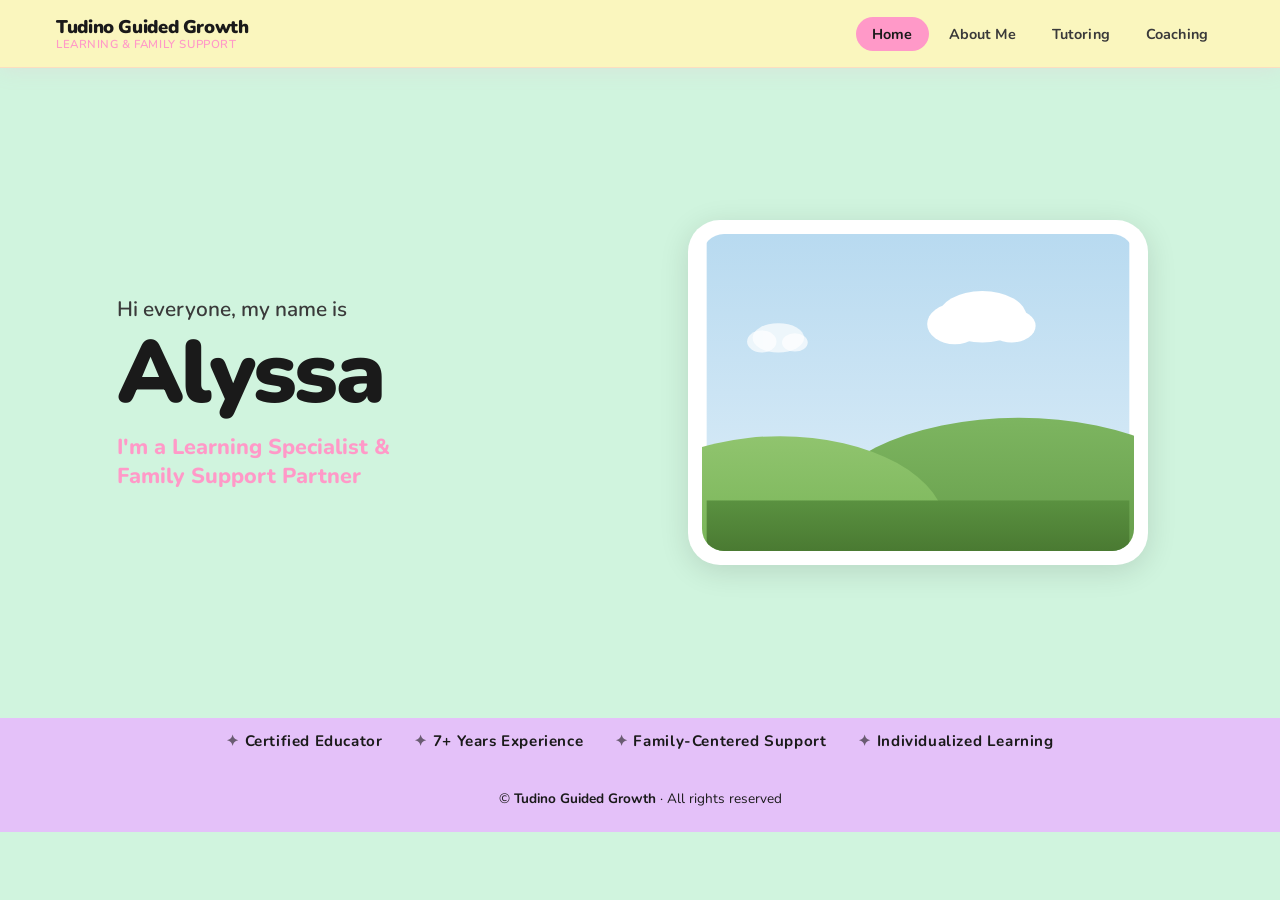
==== index.html @ 033088e3 "initial commit" ====
<!DOCTYPE html>
<html lang="en">
<head>
  <meta charset="UTF-8" />
  <meta name="viewport" content="width=device-width, initial-scale=1.0" />
  <title>Tudino Guided Growth</title>
  <link rel="stylesheet" href="css/styles.css" />
  <style>
    /* ── Home page specific ── */
    .home-page {
      background: var(--sage);
      min-height: calc(100vh - var(--nav-height));
      display: flex;
      flex-direction: column;
    }

    /* Hero */
    .hero {
      flex: 1;
      display: grid;
      grid-template-columns: 1fr 1fr;
      align-items: center;
      gap: clamp(2rem, 5vw, 5rem);
      padding: clamp(3rem, 8vw, 6rem) clamp(1.5rem, 6vw, 5rem);
      max-width: 1200px;
      margin: 0 auto;
      width: 100%;
    }

    .hero-text .greeting {
      font-family: var(--font-display);
      font-size: clamp(1rem, 2.2vw, 1.3rem);
      font-weight: 600;
      color: var(--text-mid);
      margin-bottom: 0.4rem;
    }

    .hero-text .name {
      font-family: var(--font-display);
      font-weight: 900;
      font-size: clamp(3rem, 8vw, 5.5rem);
      line-height: 1;
      letter-spacing: -0.03em;
      color: var(--text-dark);
      margin-bottom: 1rem;
    }

    .hero-text .tagline {
      font-family: var(--font-display);
      font-weight: 800;
      font-size: clamp(1rem, 2.5vw, 1.35rem);
      color: var(--green);
      line-height: 1.35;
      max-width: 320px;
    }

    .hero-text .cta-row {
      margin-top: 2rem;
      display: flex;
      gap: 0.75rem;
      flex-wrap: wrap;
    }

    .hero-image {
      display: flex;
      justify-content: center;
      align-items: center;
    }

    .hero-image .photo-frame {
      width: 100%;
      max-width: 460px;
    }

    /* Landscape SVG inside photo frame */
    .landscape-svg {
      width: 100%;
      height: 100%;
      border-radius: calc(var(--radius-lg) - 10px);
      overflow: hidden;
      display: block;
    }

    /* Decorative tagline strip */
    .tagline-strip {
      background: var(--lavender);
      color: var(--text-dark);
      font-family: var(--font-display);
      font-weight: 700;
      font-size: clamp(0.8rem, 1.5vw, 0.95rem);
      letter-spacing: 0.04em;
      text-align: center;
      padding: 0.85rem 1rem;
      display: flex;
      gap: 2rem;
      justify-content: center;
      align-items: center;
      flex-wrap: wrap;
    }
    .tagline-strip span::before {
      content: '✦ ';
      opacity: 0.6;
    }

    /* Responsive */
    @media (max-width: 768px) {
      .hero {
        grid-template-columns: 1fr;
        text-align: center;
        padding-top: 2.5rem;
        gap: 2.5rem;
      }
      .hero-text .tagline { max-width: 100%; }
      .hero-text .cta-row { justify-content: center; }
      .hero-image { order: -1; }
      .hero-image .photo-frame { max-width: 340px; }
    }
  </style>
</head>
<body>

  <!-- NAV -->
  <nav class="nav" role="navigation" aria-label="Main navigation">
    <a href="index.html" class="nav-logo">
      Tudino Guided Growth
      <span>Learning & Family Support</span>
    </a>
    <ul class="nav-links" role="list">
      <li><a href="index.html" class="active">Home</a></li>
      <li><a href="about.html">About Me</a></li>
      <li><a href="tutoring.html">Tutoring</a></li>
      <li><a href="coaching.html">Coaching</a></li>
    </ul>
    <button class="nav-toggle" id="navToggle" aria-label="Toggle menu" aria-expanded="false">
      <span></span><span></span><span></span>
    </button>
  </nav>

  <!-- Mobile drawer -->
  <div class="nav-drawer" id="navDrawer" role="navigation" aria-label="Mobile navigation">
    <a href="index.html" class="active">Home</a>
    <a href="about.html">About Me</a>
    <a href="tutoring.html">Tutoring</a>
    <a href="coaching.html">Coaching</a>
  </div>

  <!-- PAGE -->
  <div class="page home-page">
    <section class="hero" aria-label="Introduction">
      <!-- Left: Text -->
      <div class="hero-text">
        <p class="greeting fade-up">Hi everyone, my name is</p>
        <h1 class="name fade-up delay-1">Alyssa</h1>
        <p class="tagline fade-up delay-2">I'm a Learning Specialist &amp; Family Support Partner</p>
        
      </div>

      <!-- Right: Photo frame -->
      <div class="hero-image fade-up delay-2">
        <div class="photo-frame">
          <!-- Placeholder landscape illustration — replace src with a real photo -->
          <svg class="landscape-svg" viewBox="0 0 460 345" xmlns="http://www.w3.org/2000/svg" aria-label="Landscape illustration">
            <!-- Sky -->
            <defs>
              <linearGradient id="sky" x1="0" y1="0" x2="0" y2="1">
                <stop offset="0%" stop-color="#b8daf0"/>
                <stop offset="100%" stop-color="#deeef8"/>
              </linearGradient>
              <linearGradient id="hill1" x1="0" y1="0" x2="0" y2="1">
                <stop offset="0%" stop-color="#7db560"/>
                <stop offset="100%" stop-color="#5a9140"/>
              </linearGradient>
              <linearGradient id="hill2" x1="0" y1="0" x2="0" y2="1">
                <stop offset="0%" stop-color="#90c46e"/>
                <stop offset="100%" stop-color="#6aab4a"/>
              </linearGradient>
              <linearGradient id="ground" x1="0" y1="0" x2="0" y2="1">
                <stop offset="0%" stop-color="#5a9140"/>
                <stop offset="100%" stop-color="#4a7a32"/>
              </linearGradient>
            </defs>
            <rect width="460" height="345" fill="url(#sky)"/>
            <!-- Hills -->
            <ellipse cx="340" cy="310" rx="220" ry="110" fill="url(#hill1)"/>
            <ellipse cx="80" cy="320" rx="180" ry="100" fill="url(#hill2)"/>
            <rect x="0" y="290" width="460" height="55" fill="url(#ground)"/>
            <!-- Cloud 1 -->
            <g transform="translate(270,62)">
              <ellipse cx="30" cy="28" rx="48" ry="28" fill="white"/>
              <ellipse cx="0"  cy="36" rx="30" ry="22" fill="white"/>
              <ellipse cx="62" cy="38" rx="26" ry="18" fill="white"/>
            </g>
            <!-- Cloud 2 (small) -->
            <g transform="translate(60,95)">
              <ellipse cx="18" cy="18" rx="28" ry="16" fill="white" opacity="0.7"/>
              <ellipse cx="0"  cy="22" rx="16" ry="12" fill="white" opacity="0.7"/>
              <ellipse cx="36" cy="23" rx="14" ry="10" fill="white" opacity="0.7"/>
            </g>
          </svg>
        </div>
      </div>
    </section>

    <!-- Tagline strip -->
    <div class="tagline-strip" aria-label="Highlights">
      <span>Certified Educator</span>
      <span>7+ Years Experience</span>
      <span>Family-Centered Support</span>
      <span>Individualized Learning</span>
    </div>

    <footer>
      &copy; <strong>Tudino Guided Growth</strong> · All rights reserved
    </footer>
  </div>

  <script src="js/nav.js"></script>
</body>
</html>
---- css/styles.css ----
/* ============================================================
   TUDINO GUIDED GROWTH — Shared Stylesheet
   ============================================================ */

@import url('https://fonts.googleapis.com/css2?family=Nunito:wght@400;500;600;700;800;900&family=Lora:ital,wght@0,400;0,600;1,400&display=swap');

/* ── Variables ── */
:root {
  /* Pastel palette */
  --pink:        #FF99C8;
  --yellow:      #FCF6BD;
  --mint:        #D0F4DE;
  --blue:        #A9DEF9;
  --lavender:    #E4C1F9;

  /* Semantic mappings */
  --sage:        #D0F4DE;   /* mint — main bg */
  --sage-mid:    #b8eece;   /* slightly deeper mint */
  --sage-deep:   #96ddb8;
  --green:       #FF99C8;   /* pink — primary accent */
  --green-bright:#ff80bc;
  --green-dark:  #d9669f;   /* deeper pink for hover/footer */
  --green-panel: #A9DEF9;   /* blue — panel backgrounds */
  --white:       #ffffff;
  --off-white:   #fdfcff;
  --card-bg:     #ffffffee;
  --text-dark:   #1a1a1a;
  --text-mid:    #3a3a3a;
  --text-light:  #666;
  --radius-sm:   12px;
  --radius-md:   20px;
  --radius-lg:   32px;
  --shadow-sm:   0 2px 12px rgba(0,0,0,0.08);
  --shadow-md:   0 6px 30px rgba(0,0,0,0.12);
  --nav-height:  68px;
  --font-display: 'Nunito', sans-serif;
  --font-body:    'Lora', serif;
}

/* ── Reset ── */
*, *::before, *::after { box-sizing: border-box; margin: 0; padding: 0; }
html { scroll-behavior: smooth; }
body {
  font-family: var(--font-body);
  color: var(--text-dark);
  background: var(--sage);
  min-height: 100vh;
}
img { max-width: 100%; display: block; }
a { text-decoration: none; color: inherit; }
ul { list-style: none; }

/* ── Nav ── */
.nav {
  position: fixed;
  top: 0; left: 0; right: 0;
  height: var(--nav-height);
  background: rgba(252,246,189,0.96);
  backdrop-filter: blur(12px);
  -webkit-backdrop-filter: blur(12px);
  border-bottom: 1.5px solid rgba(255,153,200,0.25);
  display: flex;
  align-items: center;
  justify-content: space-between;
  padding: 0 clamp(1.5rem, 5vw, 3.5rem);
  z-index: 100;
  box-shadow: 0 2px 20px rgba(255,153,200,0.15);
}

.nav-logo {
  font-family: var(--font-display);
  font-weight: 900;
  font-size: 1.15rem;
  color: var(--text-dark);
  letter-spacing: -0.02em;
  line-height: 1.2;
}
.nav-logo span {
  color: var(--pink);
  display: block;
  font-size: 0.72rem;
  font-weight: 600;
  letter-spacing: 0.05em;
  text-transform: uppercase;
}

.nav-links {
  display: flex;
  gap: 0.25rem;
  align-items: center;
}
.nav-links a {
  font-family: var(--font-display);
  font-weight: 700;
  font-size: 0.9rem;
  color: var(--text-mid);
  padding: 0.45rem 1rem;
  border-radius: 100px;
  transition: background 0.2s, color 0.2s;
  letter-spacing: 0.01em;
}
.nav-links a:hover {
  background: var(--sage);
  color: var(--green-dark);
}
.nav-links a.active {
  background: var(--pink);
  color: var(--text-dark);
}

/* Hamburger */
.nav-toggle {
  display: none;
  flex-direction: column;
  gap: 5px;
  cursor: pointer;
  padding: 6px;
  border-radius: 8px;
  transition: background 0.2s;
  background: none;
  border: none;
}
.nav-toggle:hover { background: var(--sage); }
.nav-toggle span {
  display: block;
  width: 22px;
  height: 2.5px;
  background: var(--text-dark);
  border-radius: 2px;
  transition: transform 0.3s, opacity 0.3s;
}
.nav-toggle.open span:nth-child(1) { transform: translateY(7.5px) rotate(45deg); }
.nav-toggle.open span:nth-child(2) { opacity: 0; }
.nav-toggle.open span:nth-child(3) { transform: translateY(-7.5px) rotate(-45deg); }

/* Mobile nav drawer */
.nav-drawer {
  display: none;
  position: fixed;
  top: var(--nav-height);
  left: 0; right: 0;
  background: rgba(252,246,189,0.98);
  backdrop-filter: blur(12px);
  border-bottom: 1.5px solid rgba(255,153,200,0.25);
  padding: 1.25rem 1.5rem 1.5rem;
  z-index: 99;
  flex-direction: column;
  gap: 0.4rem;
  box-shadow: 0 8px 30px rgba(0,0,0,0.1);
}
.nav-drawer.open { display: flex; }
.nav-drawer a {
  font-family: var(--font-display);
  font-weight: 700;
  font-size: 1rem;
  color: var(--text-mid);
  padding: 0.75rem 1rem;
  border-radius: var(--radius-sm);
  transition: background 0.2s, color 0.2s;
}
.nav-drawer a:hover { background: var(--sage); color: var(--green-dark); }
.nav-drawer a.active { background: var(--pink); color: var(--text-dark); }

/* ── Page wrapper ── */
.page {
  padding-top: var(--nav-height);
  min-height: 100vh;
}

/* ── Landscape SVG illustration ── */
.landscape-illustration {
  width: 100%;
  height: 100%;
  display: block;
}

/* ── Photo frame ── */
.photo-frame {
  background: #fff;
  border-radius: var(--radius-lg);
  padding: 14px;
  box-shadow: var(--shadow-md);
  overflow: hidden;
  aspect-ratio: 4/3;
  display: flex;
  align-items: center;
  justify-content: center;
}
.photo-frame img,
.photo-frame svg {
  width: 100%;
  height: 100%;
  object-fit: cover;
  border-radius: calc(var(--radius-lg) - 10px);
}

/* ── Rounded card ── */
.card {
  background: var(--card-bg);
  border-radius: var(--radius-md);
  padding: clamp(1.25rem, 3vw, 2rem);
  box-shadow: var(--shadow-sm);
}

/* ── Green pill button ── */
.btn {
  display: inline-block;
  font-family: var(--font-display);
  font-weight: 800;
  font-size: 0.9rem;
  padding: 0.6rem 1.6rem;
  border-radius: 100px;
  border: 2.5px solid var(--text-dark);
  color: var(--text-dark);
  background: transparent;
  cursor: pointer;
  transition: background 0.2s, color 0.2s;
  letter-spacing: 0.01em;
}
.btn:hover {
  background: var(--text-dark);
  color: #fff;
}
.btn-green {
  background: var(--pink);
  border-color: var(--pink);
  color: var(--text-dark);
}
.btn-green:hover {
  background: var(--green-dark);
  border-color: var(--green-dark);
  color: #fff;
}

/* ── Section headings ── */
.section-title {
  font-family: var(--font-display);
  font-weight: 900;
  font-size: clamp(2rem, 5vw, 3rem);
  line-height: 1.1;
  color: var(--text-dark);
  letter-spacing: -0.02em;
}
.section-title-white { color: #fff; }

/* ── Footer ── */
footer {
  background: var(--lavender);
  color: var(--text-dark);
  font-family: var(--font-display);
  font-size: 0.85rem;
  text-align: center;
  padding: 1.5rem 1rem;
  margin-top: 0;
}
footer strong { color: var(--text-dark); }

/* ── Fade-in animation ── */
@keyframes fadeUp {
  from { opacity: 0; transform: translateY(24px); }
  to   { opacity: 1; transform: translateY(0); }
}
.fade-up {
  opacity: 0;
  animation: fadeUp 0.65s ease forwards;
}
.delay-1 { animation-delay: 0.1s; }
.delay-2 { animation-delay: 0.22s; }
.delay-3 { animation-delay: 0.36s; }
.delay-4 { animation-delay: 0.5s; }

/* ── Responsive ── */
@media (max-width: 768px) {
  .nav-links { display: none; }
  .nav-toggle { display: flex; }
}
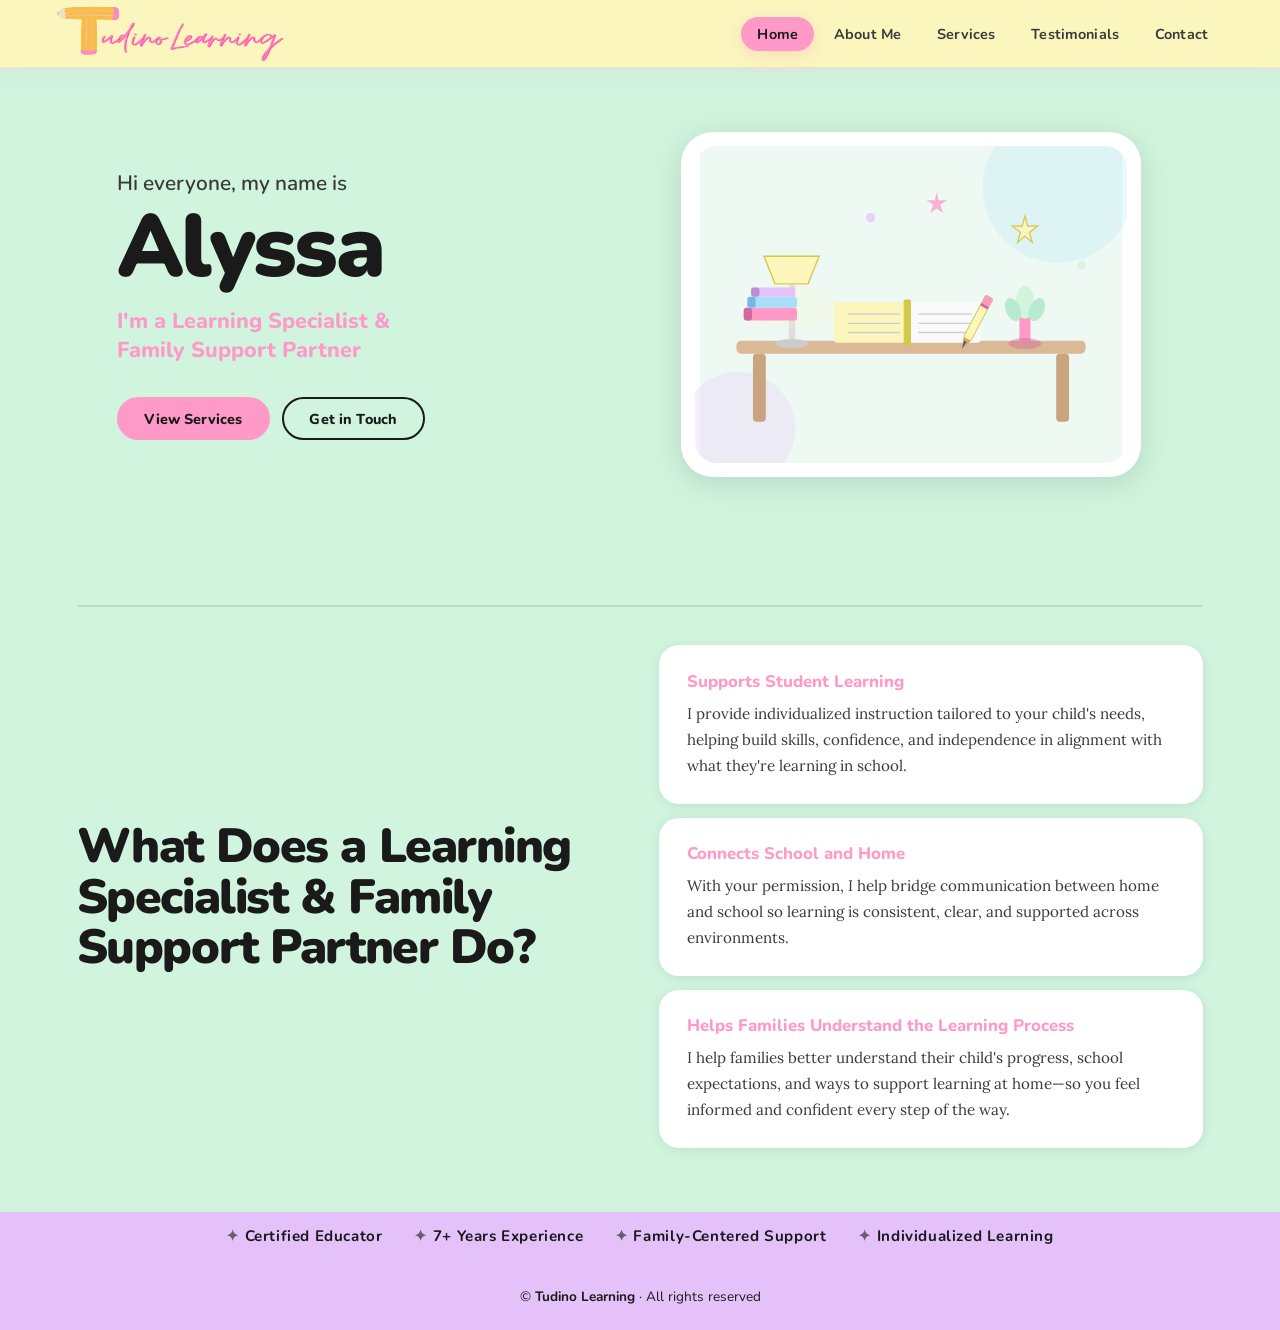
==== commit d7ebc046: "All pages added" ====
--- a/index.html
+++ b/index.html
@@ -1,12 +1,13 @@
 <!DOCTYPE html>
 <html lang="en">
+
 <head>
   <meta charset="UTF-8" />
   <meta name="viewport" content="width=device-width, initial-scale=1.0" />
-  <title>Tudino Guided Growth</title>
+  <title>Tudino Learning</title>
+  <link rel="icon" type="image/svg+xml" href="images/logos/small.svg" />
   <link rel="stylesheet" href="css/styles.css" />
   <style>
-    /* ── Home page specific ── */
     .home-page {
       background: var(--sage);
       min-height: calc(100vh - var(--nav-height));
@@ -14,14 +15,14 @@
       flex-direction: column;
     }
 
-    /* Hero */
+    /* ── Hero ── */
     .hero {
       flex: 1;
       display: grid;
       grid-template-columns: 1fr 1fr;
       align-items: center;
-      gap: clamp(2rem, 5vw, 5rem);
-      padding: clamp(3rem, 8vw, 6rem) clamp(1.5rem, 6vw, 5rem);
+      gap: clamp(1.5rem, 3vw, 3rem);
+      padding: clamp(2rem, 5vw, 4rem) clamp(1.5rem, 6vw, 5rem);
       max-width: 1200px;
       margin: 0 auto;
       width: 100%;
@@ -72,7 +73,6 @@
       max-width: 460px;
     }
 
-    /* Landscape SVG inside photo frame */
     .landscape-svg {
       width: 100%;
       height: 100%;
@@ -81,7 +81,15 @@
       display: block;
     }
 
-    /* Decorative tagline strip */
+    /* Divider */
+    .section-divider {
+      height: 2px;
+      background: rgba(26, 26, 26, 0.1);
+      border-radius: 2px;
+      margin-bottom: clamp(1.5rem, 3vw, 2.5rem);
+    }
+
+    /* ── Tagline strip ── */
     .tagline-strip {
       background: var(--lavender);
       color: var(--text-dark);
@@ -97,12 +105,79 @@
       align-items: center;
       flex-wrap: wrap;
     }
+
     .tagline-strip span::before {
       content: '✦ ';
       opacity: 0.6;
     }
 
-    /* Responsive */
+    /* ── What I Do section ── */
+    .what-i-do {
+      background: var(--sage);
+      padding: clamp(2.5rem, 5vw, 4rem) clamp(1.5rem, 6vw, 5rem);
+    }
+
+    .what-i-do-inner {
+      max-width: 1200px;
+      margin: 0 auto;
+      display: grid;
+      grid-template-columns: 1fr 1fr;
+      gap: clamp(1.5rem, 3vw, 3rem);
+      align-items: center;
+    }
+
+    .what-i-do-heading h2 {
+      font-family: var(--font-display);
+      font-weight: 900;
+      font-size: clamp(2rem, 5vw, 3rem);
+      line-height: 1.05;
+      letter-spacing: -0.03em;
+      color: var(--text-dark);
+    }
+
+    .coaching-cards {
+      display: flex;
+      flex-direction: column;
+      gap: 0.85rem;
+    }
+
+    .coaching-card {
+      background: var(--white);
+      border-radius: var(--radius-md);
+      padding: clamp(1.1rem, 2.5vw, 1.6rem) clamp(1.25rem, 2.5vw, 1.75rem);
+      box-shadow: var(--shadow-sm);
+      transition: box-shadow 0.25s, transform 0.25s;
+    }
+
+    .coaching-card:hover {
+      box-shadow: var(--shadow-md);
+      transform: translateY(-2px);
+    }
+
+    .coaching-card h3 {
+      font-family: var(--font-display);
+      font-weight: 800;
+      font-size: clamp(0.95rem, 1.7vw, 1.05rem);
+      color: var(--pink);
+      margin-bottom: 0.5rem;
+      line-height: 1.3;
+    }
+
+    .coaching-card p {
+      font-family: var(--font-body);
+      font-size: clamp(0.85rem, 1.3vw, 0.95rem);
+      color: var(--text-mid);
+      line-height: 1.7;
+    }
+
+    /* ── Responsive ── */
+    @media (max-width: 820px) {
+      .what-i-do-inner {
+        grid-template-columns: 1fr;
+        gap: 2rem;
+      }
+    }
+
     @media (max-width: 768px) {
       .hero {
         grid-template-columns: 1fr;
@@ -110,110 +185,131 @@
         padding-top: 2.5rem;
         gap: 2.5rem;
       }
-      .hero-text .tagline { max-width: 100%; }
-      .hero-text .cta-row { justify-content: center; }
-      .hero-image { order: -1; }
-      .hero-image .photo-frame { max-width: 340px; }
+
+
+      .hero-text .tagline {
+        max-width: 100%;
+      }
+
+      .hero-text .cta-row {
+        justify-content: center;
+      }
+
+      .hero-image {
+        order: -1;
+      }
+
+      .hero-image .photo-frame {
+        max-width: 340px;
+      }
     }
   </style>
 </head>
+
 <body>
 
-  <!-- NAV -->
-  <nav class="nav" role="navigation" aria-label="Main navigation">
-    <a href="index.html" class="nav-logo">
-      Tudino Guided Growth
-      <span>Learning & Family Support</span>
-    </a>
-    <ul class="nav-links" role="list">
-      <li><a href="index.html" class="active">Home</a></li>
-      <li><a href="about.html">About Me</a></li>
-      <li><a href="tutoring.html">Tutoring</a></li>
-      <li><a href="coaching.html">Coaching</a></li>
-    </ul>
-    <button class="nav-toggle" id="navToggle" aria-label="Toggle menu" aria-expanded="false">
-      <span></span><span></span><span></span>
-    </button>
-  </nav>
-
-  <!-- Mobile drawer -->
-  <div class="nav-drawer" id="navDrawer" role="navigation" aria-label="Mobile navigation">
-    <a href="index.html" class="active">Home</a>
-    <a href="about.html">About Me</a>
-    <a href="tutoring.html">Tutoring</a>
-    <a href="coaching.html">Coaching</a>
-  </div>
-
-  <!-- PAGE -->
+
+
   <div class="page home-page">
+
+    <!-- Hero -->
     <section class="hero" aria-label="Introduction">
-      <!-- Left: Text -->
       <div class="hero-text">
         <p class="greeting fade-up">Hi everyone, my name is</p>
         <h1 class="name fade-up delay-1">Alyssa</h1>
         <p class="tagline fade-up delay-2">I'm a Learning Specialist &amp; Family Support Partner</p>
-        
+        <div class="hero-text cta-row fade-up delay-3">
+          <a href="tutoring.html" class="btn btn-green">View Services</a>
+          <a href="contact.html" class="btn">Get in Touch</a>
+        </div>
       </div>
 
-      <!-- Right: Photo frame -->
       <div class="hero-image fade-up delay-2">
         <div class="photo-frame">
-          <!-- Placeholder landscape illustration — replace src with a real photo -->
-          <svg class="landscape-svg" viewBox="0 0 460 345" xmlns="http://www.w3.org/2000/svg" aria-label="Landscape illustration">
-            <!-- Sky -->
-            <defs>
-              <linearGradient id="sky" x1="0" y1="0" x2="0" y2="1">
-                <stop offset="0%" stop-color="#b8daf0"/>
-                <stop offset="100%" stop-color="#deeef8"/>
-              </linearGradient>
-              <linearGradient id="hill1" x1="0" y1="0" x2="0" y2="1">
-                <stop offset="0%" stop-color="#7db560"/>
-                <stop offset="100%" stop-color="#5a9140"/>
-              </linearGradient>
-              <linearGradient id="hill2" x1="0" y1="0" x2="0" y2="1">
-                <stop offset="0%" stop-color="#90c46e"/>
-                <stop offset="100%" stop-color="#6aab4a"/>
-              </linearGradient>
-              <linearGradient id="ground" x1="0" y1="0" x2="0" y2="1">
-                <stop offset="0%" stop-color="#5a9140"/>
-                <stop offset="100%" stop-color="#4a7a32"/>
-              </linearGradient>
-            </defs>
-            <rect width="460" height="345" fill="url(#sky)"/>
-            <!-- Hills -->
-            <ellipse cx="340" cy="310" rx="220" ry="110" fill="url(#hill1)"/>
-            <ellipse cx="80" cy="320" rx="180" ry="100" fill="url(#hill2)"/>
-            <rect x="0" y="290" width="460" height="55" fill="url(#ground)"/>
-            <!-- Cloud 1 -->
-            <g transform="translate(270,62)">
-              <ellipse cx="30" cy="28" rx="48" ry="28" fill="white"/>
-              <ellipse cx="0"  cy="36" rx="30" ry="22" fill="white"/>
-              <ellipse cx="62" cy="38" rx="26" ry="18" fill="white"/>
+          <!-- Image placeholder — replace with real photo -->
+          <svg class="landscape-svg" viewBox="0 0 460 345" xmlns="http://www.w3.org/2000/svg" aria-label="Cozy study corner with books, lamp, and plant">
+            <rect width="460" height="345" fill="#EDF9F2"/>
+            <circle cx="390" cy="45" r="82" fill="#A9DEF9" opacity="0.22"/>
+            <circle cx="42" cy="308" r="62" fill="#E4C1F9" opacity="0.28"/>
+            <rect x="40" y="212" width="380" height="14" rx="5" fill="#dbb896"/>
+            <rect x="58" y="226" width="14" height="74" rx="4" fill="#c9a47e"/>
+            <rect x="388" y="226" width="14" height="74" rx="4" fill="#c9a47e"/>
+            <rect x="97" y="120" width="7" height="93" rx="3" fill="#ddd"/>
+            <ellipse cx="100" cy="215" rx="18" ry="5" fill="#ccc"/>
+            <polygon points="70,120 130,120 118,150 82,150" fill="#FCF6BD" stroke="#d4c84a" stroke-width="1.5"/>
+            <ellipse cx="100" cy="174" rx="50" ry="25" fill="#FCF6BD" opacity="0.18"/>
+            <rect x="146" y="170" width="80" height="44" rx="4" fill="#FCF6BD"/>
+            <rect x="226" y="170" width="80" height="44" rx="4" fill="#fafafa"/>
+            <rect x="222" y="167" width="8" height="50" rx="2" fill="#d4c84a"/>
+            <line x1="161" y1="183" x2="218" y2="183" stroke="#ccc" stroke-width="1.5"/>
+            <line x1="161" y1="193" x2="218" y2="193" stroke="#ccc" stroke-width="1.5"/>
+            <line x1="161" y1="203" x2="218" y2="203" stroke="#ccc" stroke-width="1.5"/>
+            <line x1="238" y1="183" x2="296" y2="183" stroke="#ccc" stroke-width="1.5"/>
+            <line x1="238" y1="193" x2="296" y2="193" stroke="#ccc" stroke-width="1.5"/>
+            <line x1="238" y1="203" x2="296" y2="203" stroke="#ccc" stroke-width="1.5"/>
+            <g transform="translate(315,164) rotate(28)">
+              <rect x="-4" y="0" width="9" height="52" rx="2" fill="#FCF6BD" stroke="#d4c84a" stroke-width="1"/>
+              <rect x="-4" y="0" width="9" height="11" rx="2" fill="#FF99C8"/>
+              <rect x="-4" y="10" width="9" height="3" fill="#d4699e"/>
+              <polygon points="-4,52 5,52 0.5,64" fill="#d4a870"/>
+              <polygon points="-1.5,55 1.5,55 0.5,64" fill="#555"/>
             </g>
-            <!-- Cloud 2 (small) -->
-            <g transform="translate(60,95)">
-              <ellipse cx="18" cy="18" rx="28" ry="16" fill="white" opacity="0.7"/>
-              <ellipse cx="0"  cy="22" rx="16" ry="12" fill="white" opacity="0.7"/>
-              <ellipse cx="36" cy="23" rx="14" ry="10" fill="white" opacity="0.7"/>
-            </g>
+            <rect x="48" y="176" width="58" height="14" rx="3" fill="#FF99C8"/>
+            <rect x="48" y="176" width="9" height="14" rx="3" fill="#d4699e"/>
+            <rect x="52" y="164" width="54" height="12" rx="3" fill="#A9DEF9"/>
+            <rect x="52" y="164" width="9" height="12" rx="3" fill="#74b8e8"/>
+            <rect x="56" y="154" width="48" height="10" rx="3" fill="#E4C1F9"/>
+            <rect x="56" y="154" width="9" height="10" rx="3" fill="#b890d4"/>
+            <rect x="348" y="172" width="12" height="42" rx="4" fill="#FF99C8"/>
+            <ellipse cx="354" cy="215" rx="18" ry="6" fill="#d4699e" opacity="0.45"/>
+            <ellipse cx="354" cy="170" rx="10" ry="18" fill="#D0F4DE"/>
+            <ellipse cx="341" cy="178" rx="8" ry="13" fill="#b8ead0" transform="rotate(-22,341,178)"/>
+            <ellipse cx="367" cy="178" rx="8" ry="13" fill="#b8ead0" transform="rotate(22,367,178)"/>
+            <path d="M354,76 L357,87 L368,87 L359,94 L362,105 L354,98 L346,105 L349,94 L340,87 L351,87 Z" fill="#FCF6BD" stroke="#d4c84a" stroke-width="1.5" opacity="0.9"/>
+            <path d="M258,50 L260,59 L269,59 L262,64 L265,73 L258,68 L251,73 L254,64 L247,59 L256,59 Z" fill="#FF99C8" opacity="0.75"/>
+            <circle cx="186" cy="78" r="5" fill="#E4C1F9" opacity="0.7"/>
+            <circle cx="416" cy="130" r="5" fill="#D0F4DE" opacity="0.6"/>
           </svg>
         </div>
       </div>
+
     </section>
 
-    <!-- Tagline strip -->
-    <div class="tagline-strip" aria-label="Highlights">
-      <span>Certified Educator</span>
-      <span>7+ Years Experience</span>
-      <span>Family-Centered Support</span>
-      <span>Individualized Learning</span>
-    </div>
-
-    <footer>
-      &copy; <strong>Tudino Guided Growth</strong> · All rights reserved
-    </footer>
+
+
+    <!-- What I Do -->
+    <section class="what-i-do" aria-label="What I Do">
+      <div class="section-divider"></div>
+      <div class="what-i-do-inner">
+
+        <div class="what-i-do-heading fade-up">
+          <h2>What Does a Learning Specialist &amp; Family Support Partner Do?</h2>
+        </div>
+
+        <div class="coaching-cards">
+          <div class="coaching-card fade-up delay-1">
+            <h3>Supports Student Learning</h3>
+            <p>I provide individualized instruction tailored to your child's needs, helping build skills, confidence,
+              and independence in alignment with what they're learning in school.</p>
+          </div>
+          <div class="coaching-card fade-up delay-2">
+            <h3>Connects School and Home</h3>
+            <p>With your permission, I help bridge communication between home and school so learning is consistent,
+              clear, and supported across environments.</p>
+          </div>
+          <div class="coaching-card fade-up delay-3">
+            <h3>Helps Families Understand the Learning Process</h3>
+            <p>I help families better understand their child's progress, school expectations, and ways to support
+              learning at home—so you feel informed and confident every step of the way.</p>
+          </div>
+        </div>
+
+      </div>
+    </section>
+
   </div>
 
-  <script src="js/nav.js"></script>
+  <script src="js/components-loader.js"></script>
 </body>
+
 </html>
--- a/css/styles.css
+++ b/css/styles.css
@@ -1,5 +1,5 @@
 /* ============================================================
-   TUDINO GUIDED GROWTH — Shared Stylesheet
+   TUDINO LEARNING — Shared Stylesheet
    ============================================================ */
 
 @import url('https://fonts.googleapis.com/css2?family=Nunito:wght@400;500;600;700;800;900&family=Lora:ital,wght@0,400;0,600;1,400&display=swap');
@@ -32,9 +32,13 @@
   --radius-lg:   32px;
   --shadow-sm:   0 2px 12px rgba(0,0,0,0.08);
   --shadow-md:   0 6px 30px rgba(0,0,0,0.12);
+  --shadow-lg:   0 12px 48px rgba(0,0,0,0.15);
   --nav-height:  68px;
   --font-display: 'Nunito', sans-serif;
   --font-body:    'Lora', serif;
+  --transition-fast: 150ms cubic-bezier(0.4, 0, 0.2, 1);
+  --transition-base: 250ms cubic-bezier(0.4, 0, 0.2, 1);
+  --transition-slow: 350ms cubic-bezier(0.4, 0, 0.2, 1);
 }
 
 /* ── Reset ── */
@@ -49,6 +53,12 @@
 img { max-width: 100%; display: block; }
 a { text-decoration: none; color: inherit; }
 ul { list-style: none; }
+
+/* Smooth transitions for focus */
+*:focus-visible {
+  outline: 2px solid var(--pink);
+  outline-offset: 2px;
+}
 
 /* ── Nav ── */
 .nav {
@@ -68,20 +78,24 @@
 }
 
 .nav-logo {
-  font-family: var(--font-display);
-  font-weight: 900;
-  font-size: 1.15rem;
-  color: var(--text-dark);
-  letter-spacing: -0.02em;
-  line-height: 1.2;
-}
-.nav-logo span {
-  color: var(--pink);
+  display: flex;
+  align-items: center;
+  flex-shrink: 0;
+  margin-top: 8px;
+}
+.nav-logo-main {
+  height: 68px;
+  width: auto;
+  transform: scaleX(1.25);
+  transform-origin: left center;
   display: block;
-  font-size: 0.72rem;
-  font-weight: 600;
-  letter-spacing: 0.05em;
-  text-transform: uppercase;
+}
+.nav-logo-small {
+  height: 52px;
+  width: auto;
+  transform: scaleX(1.25);
+  transform-origin: left center;
+  display: none;
 }
 
 .nav-links {
@@ -96,16 +110,23 @@
   color: var(--text-mid);
   padding: 0.45rem 1rem;
   border-radius: 100px;
-  transition: background 0.2s, color 0.2s;
+  transition: background var(--transition-fast), color var(--transition-fast), transform var(--transition-fast), box-shadow var(--transition-fast);
   letter-spacing: 0.01em;
+  position: relative;
 }
 .nav-links a:hover {
   background: var(--sage);
   color: var(--green-dark);
+  transform: translateY(-1px);
+  box-shadow: 0 4px 12px rgba(255,153,200,0.2);
+}
+.nav-links a:active {
+  transform: translateY(0);
 }
 .nav-links a.active {
   background: var(--pink);
   color: var(--text-dark);
+  box-shadow: 0 4px 16px rgba(255,153,200,0.3);
 }
 
 /* Hamburger */
@@ -116,18 +137,23 @@
   cursor: pointer;
   padding: 6px;
   border-radius: 8px;
-  transition: background 0.2s;
+  transition: background var(--transition-fast);
   background: none;
   border: none;
 }
-.nav-toggle:hover { background: var(--sage); }
+.nav-toggle:hover { 
+  background: var(--sage);
+}
+.nav-toggle:active {
+  background: rgba(208, 244, 222, 0.8);
+}
 .nav-toggle span {
   display: block;
   width: 22px;
   height: 2.5px;
   background: var(--text-dark);
   border-radius: 2px;
-  transition: transform 0.3s, opacity 0.3s;
+  transition: transform var(--transition-base), opacity var(--transition-base);
 }
 .nav-toggle.open span:nth-child(1) { transform: translateY(7.5px) rotate(45deg); }
 .nav-toggle.open span:nth-child(2) { opacity: 0; }
@@ -156,10 +182,17 @@
   color: var(--text-mid);
   padding: 0.75rem 1rem;
   border-radius: var(--radius-sm);
-  transition: background 0.2s, color 0.2s;
-}
-.nav-drawer a:hover { background: var(--sage); color: var(--green-dark); }
-.nav-drawer a.active { background: var(--pink); color: var(--text-dark); }
+  transition: background var(--transition-fast), color var(--transition-fast), transform var(--transition-fast);
+}
+.nav-drawer a:hover { 
+  background: var(--sage); 
+  color: var(--green-dark);
+  transform: translateX(4px);
+}
+.nav-drawer a.active { 
+  background: var(--pink); 
+  color: var(--text-dark);
+}
 
 /* ── Page wrapper ── */
 .page {
@@ -200,6 +233,11 @@
   border-radius: var(--radius-md);
   padding: clamp(1.25rem, 3vw, 2rem);
   box-shadow: var(--shadow-sm);
+  transition: box-shadow var(--transition-base), transform var(--transition-base);
+}
+.card:hover {
+  box-shadow: var(--shadow-md);
+  transform: translateY(-2px);
 }
 
 /* ── Green pill button ── */
@@ -214,12 +252,18 @@
   color: var(--text-dark);
   background: transparent;
   cursor: pointer;
-  transition: background 0.2s, color 0.2s;
+  transition: background var(--transition-base), color var(--transition-base), transform var(--transition-fast), box-shadow var(--transition-base);
   letter-spacing: 0.01em;
+  position: relative;
 }
 .btn:hover {
   background: var(--text-dark);
   color: #fff;
+  transform: translateY(-2px);
+  box-shadow: 0 6px 20px rgba(26,26,26,0.15);
+}
+.btn:active {
+  transform: translateY(0);
 }
 .btn-green {
   background: var(--pink);
@@ -230,6 +274,7 @@
   background: var(--green-dark);
   border-color: var(--green-dark);
   color: #fff;
+  box-shadow: 0 6px 20px rgba(217,102,159,0.25);
 }
 
 /* ── Section headings ── */
@@ -250,27 +295,259 @@
   font-family: var(--font-display);
   font-size: 0.85rem;
   text-align: center;
-  padding: 1.5rem 1rem;
+  padding: 1.75rem 1rem 1.5rem;
   margin-top: 0;
 }
 footer strong { color: var(--text-dark); }
 
-/* ── Fade-in animation ── */
+/* ── Animations ── */
 @keyframes fadeUp {
   from { opacity: 0; transform: translateY(24px); }
   to   { opacity: 1; transform: translateY(0); }
 }
+@keyframes slideInLeft {
+  from { opacity: 0; transform: translateX(-24px); }
+  to   { opacity: 1; transform: translateX(0); }
+}
+@keyframes slideInRight {
+  from { opacity: 0; transform: translateX(24px); }
+  to   { opacity: 1; transform: translateX(0); }
+}
+@keyframes scaleIn {
+  from { opacity: 0; transform: scale(0.96); }
+  to   { opacity: 1; transform: scale(1); }
+}
+@keyframes float {
+  0%, 100% { transform: translateY(0); }
+  50% { transform: translateY(-8px); }
+}
+
 .fade-up {
   opacity: 0;
-  animation: fadeUp 0.65s ease forwards;
+  animation: fadeUp 0.65s cubic-bezier(0.4, 0, 0.2, 1) forwards;
+}
+.slide-in-left {
+  opacity: 0;
+  animation: slideInLeft 0.65s cubic-bezier(0.4, 0, 0.2, 1) forwards;
+}
+.slide-in-right {
+  opacity: 0;
+  animation: slideInRight 0.65s cubic-bezier(0.4, 0, 0.2, 1) forwards;
+}
+.scale-in {
+  opacity: 0;
+  animation: scaleIn 0.65s cubic-bezier(0.4, 0, 0.2, 1) forwards;
+}
+.float {
+  animation: float 3s ease-in-out infinite;
 }
 .delay-1 { animation-delay: 0.1s; }
 .delay-2 { animation-delay: 0.22s; }
 .delay-3 { animation-delay: 0.36s; }
 .delay-4 { animation-delay: 0.5s; }
 
+/* Reduced motion support */
+@media (prefers-reduced-motion: reduce) {
+  *, *::before, *::after {
+    animation-duration: 0.01ms !important;
+    animation-iteration-count: 1 !important;
+    transition-duration: 0.01ms !important;
+    scroll-behavior: auto !important;
+  }
+}
+
 /* ── Responsive ── */
 @media (max-width: 768px) {
   .nav-links { display: none; }
   .nav-toggle { display: flex; }
+  .nav-logo-main { display: none; }
+  .nav-logo-small { display: block; }
+}
+
+/* ── Additional interactive enhancements ── */
+
+/* Smooth transitions for inputs & form elements */
+input:focus,
+textarea:focus,
+select:focus {
+  transform: scale(1.01);
+  transition: transform var(--transition-fast);
+}
+
+/* Link hover effects */
+a {
+  transition: color var(--transition-fast);
+}
+
+/* Icon animations */
+svg {
+  transition: transform var(--transition-base), filter var(--transition-base);
+}
+
+a:hover svg {
+  transform: scale(1.05);
+}
+
+/* Service card image animation */
+.service-card:hover .service-card-img {
+  filter: brightness(1.08) saturate(1.1);
+}
+
+/* Subtle text animations on hover */
+.expect-row:hover {
+  background: rgba(255, 153, 200, 0.05);
+  transition: background var(--transition-base);
+}
+
+/* Highlight on pricing cards */
+.pricing-card {
+  transition: all var(--transition-base);
+  position: relative;
+}
+
+.pricing-card:hover {
+  box-shadow: var(--shadow-md);
+  transform: translateY(-4px) scale(1.01);
+}
+
+.pricing-card.featured:hover {
+  box-shadow: var(--shadow-lg);
+  transform: translateY(-4px) scale(1.02);
+}
+
+/* Contact detail items animation */
+.contact-detail-item {
+  transition: all var(--transition-base);
+}
+
+.contact-detail-item:hover {
+  box-shadow: var(--shadow-md);
+  transform: translateX(4px);
+  background: rgba(255, 153, 200, 0.05);
+}
+
+.contact-detail-icon {
+  transition: transform var(--transition-fast) cubic-bezier(0.34, 1.56, 0.64, 1);
+}
+
+.contact-detail-item:hover .contact-detail-icon {
+  transform: scale(1.2) rotate(10deg);
+}
+
+/* Testimonial card enhancements */
+.testimonial-card {
+  transition: all var(--transition-base);
+  cursor: pointer;
+}
+
+.testimonial-card:hover {
+  box-shadow: var(--shadow-lg);
+  transform: translateY(-4px);
+  background: rgba(255, 153, 200, 0.02);
+}
+
+.testimonial-card::before {
+  transition: width var(--transition-base), background var(--transition-base);
+}
+
+.testimonial-card:hover::before {
+  width: 6px;
+}
+
+/* List items animation */
+.list-panel li {
+  transition: padding-left var(--transition-fast), background-color var(--transition-fast);
+}
+
+.list-panel li:hover {
+  padding-left: 1.1rem;
+  background-color: rgba(255, 153, 200, 0.04);
+}
+
+/* Icon animations in lists */
+.list-icon {
+  transition: transform var(--transition-fast) cubic-bezier(0.34, 1.56, 0.64, 1);
+}
+
+.list-panel li:hover .list-icon {
+  transform: scale(1.2);
+}
+
+/* Goal callout animation */
+.goal-callout {
+  transition: all var(--transition-base);
+  border: 2px solid transparent;
+}
+
+.goal-callout:hover {
+  border-color: var(--pink);
+  box-shadow: 0 4px 16px rgba(255, 153, 200, 0.15);
+  transform: translateY(-2px);
+}
+
+/* Text selection styling */
+::selection {
+  background-color: var(--pink);
+  color: var(--text-dark);
+}
+
+::-moz-selection {
+  background-color: var(--pink);
+  color: var(--text-dark);
+}
+
+/* Scroll behavior enhancement */
+html {
+  scroll-behavior: smooth;
+  scroll-padding-top: var(--nav-height);
+}
+
+/* Back link animation */
+.back-link {
+  transition: all var(--transition-fast);
+  position: relative;
+  padding-left: 1.4rem;
+}
+
+.back-link::before {
+  transition: transform var(--transition-fast), opacity var(--transition-fast);
+}
+
+.back-link:hover::before {
+  transform: translateX(-4px);
+  opacity: 0.8;
+}
+
+.back-link:hover {
+  color: var(--green-dark);
+  padding-left: 1.8rem;
+}
+
+/* Section heading hover effect */
+.section-heading {
+  transition: color var(--transition-fast);
+}
+
+/* Accessibility improvements */
+button,
+a,
+input,
+textarea,
+select {
+  -webkit-tap-highlight-color: rgba(255, 153, 200, 0.2);
+}
+
+/* Smooth appearance for lazy elements */
+img {
+  transition: opacity var(--transition-base);
+}
+
+img[data-loaded="false"] {
+  opacity: 0.7;
+  filter: blur(4px);
+}
+
+img[data-loaded="true"] {
+  opacity: 1;
+  filter: blur(0);
 }
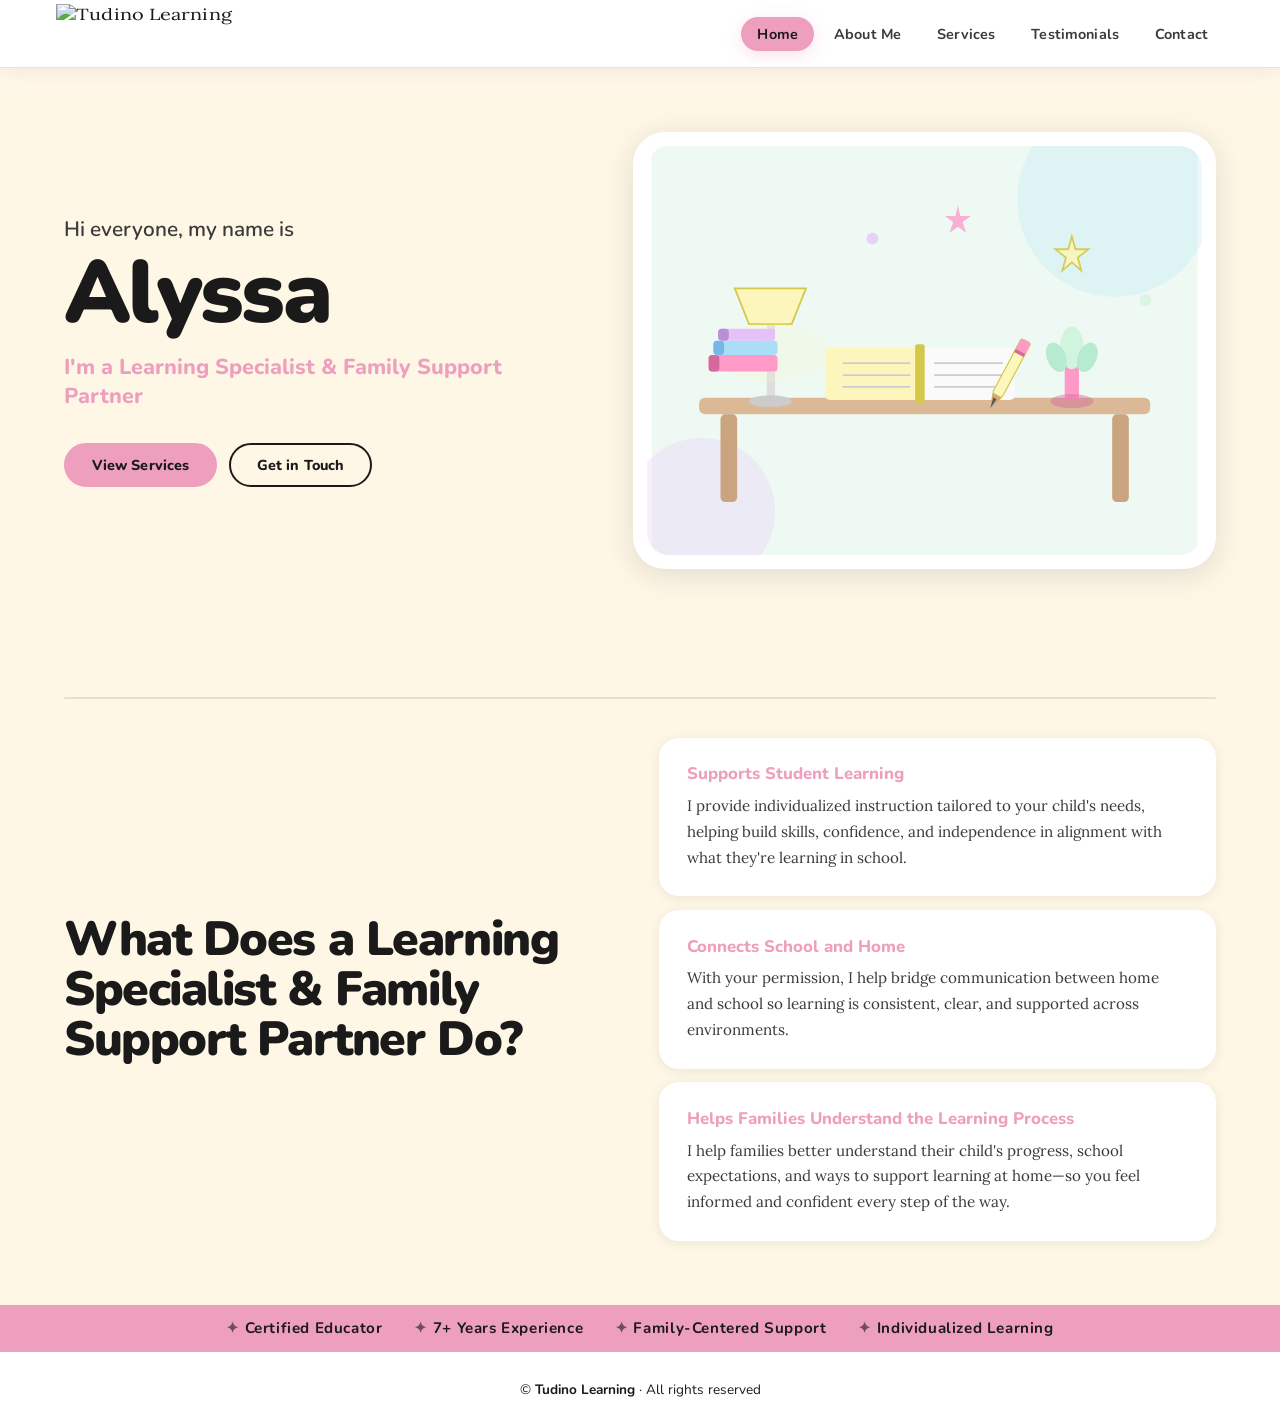
==== commit d0449dfb: "saving changes before modifying" ====
--- a/index.html
+++ b/index.html
@@ -4,7 +4,18 @@
 <head>
   <meta charset="UTF-8" />
   <meta name="viewport" content="width=device-width, initial-scale=1.0" />
-  <title>Tudino Learning</title>
+  <title>Tudino Learning — Individualized Tutoring &amp; Family Support</title>
+  <meta name="description" content="Tudino Learning offers individualized tutoring and family support with Alyssa Tudino, a certified learning specialist with 7 years of special education experience." />
+  <meta name="author" content="Alyssa Tudino" />
+  <meta name="robots" content="index, follow" />
+  <meta name="theme-color" content="#DDD0F5" />
+  <meta property="og:type" content="website" />
+  <meta property="og:site_name" content="Tudino Learning" />
+  <meta property="og:title" content="Tudino Learning — Individualized Tutoring &amp; Family Support" />
+  <meta property="og:description" content="Tudino Learning offers individualized tutoring and family support with Alyssa Tudino, a certified learning specialist with 7 years of special education experience." />
+  <meta name="twitter:card" content="summary" />
+  <meta name="twitter:title" content="Tudino Learning — Individualized Tutoring &amp; Family Support" />
+  <meta name="twitter:description" content="Tudino Learning offers individualized tutoring and family support with Alyssa Tudino, a certified learning specialist with 7 years of special education experience." />
   <link rel="icon" type="image/svg+xml" href="images/logos/small.svg" />
   <link rel="stylesheet" href="css/styles.css" />
   <style>
@@ -19,11 +30,11 @@
     .hero {
       flex: 1;
       display: grid;
-      grid-template-columns: 1fr 1fr;
+      grid-template-columns: 1fr 1.1fr;
       align-items: center;
-      gap: clamp(1.5rem, 3vw, 3rem);
-      padding: clamp(2rem, 5vw, 4rem) clamp(1.5rem, 6vw, 5rem);
-      max-width: 1200px;
+      gap: clamp(1.5rem, 3vw, 2.5rem);
+      padding: clamp(2rem, 5vw, 4rem) clamp(1.5rem, 5vw, 4rem);
+      max-width: 1500px;
       margin: 0 auto;
       width: 100%;
     }
@@ -52,7 +63,7 @@
       font-size: clamp(1rem, 2.5vw, 1.35rem);
       color: var(--green);
       line-height: 1.35;
-      max-width: 320px;
+      max-width: 440px;
     }
 
     .hero-text .cta-row {
@@ -70,7 +81,6 @@
 
     .hero-image .photo-frame {
       width: 100%;
-      max-width: 460px;
     }
 
     .landscape-svg {
@@ -89,40 +99,19 @@
       margin-bottom: clamp(1.5rem, 3vw, 2.5rem);
     }
 
-    /* ── Tagline strip ── */
-    .tagline-strip {
-      background: var(--lavender);
-      color: var(--text-dark);
-      font-family: var(--font-display);
-      font-weight: 700;
-      font-size: clamp(0.8rem, 1.5vw, 0.95rem);
-      letter-spacing: 0.04em;
-      text-align: center;
-      padding: 0.85rem 1rem;
-      display: flex;
-      gap: 2rem;
-      justify-content: center;
-      align-items: center;
-      flex-wrap: wrap;
-    }
-
-    .tagline-strip span::before {
-      content: '✦ ';
-      opacity: 0.6;
-    }
 
     /* ── What I Do section ── */
     .what-i-do {
       background: var(--sage);
-      padding: clamp(2.5rem, 5vw, 4rem) clamp(1.5rem, 6vw, 5rem);
+      padding: clamp(2.5rem, 5vw, 4rem) clamp(1.5rem, 5vw, 4rem);
     }
 
     .what-i-do-inner {
-      max-width: 1200px;
+      max-width: 1500px;
       margin: 0 auto;
       display: grid;
       grid-template-columns: 1fr 1fr;
-      gap: clamp(1.5rem, 3vw, 3rem);
+      gap: clamp(1.5rem, 3vw, 2.5rem);
       align-items: center;
     }
 
@@ -227,48 +216,51 @@
       <div class="hero-image fade-up delay-2">
         <div class="photo-frame">
           <!-- Image placeholder — replace with real photo -->
-          <svg class="landscape-svg" viewBox="0 0 460 345" xmlns="http://www.w3.org/2000/svg" aria-label="Cozy study corner with books, lamp, and plant">
-            <rect width="460" height="345" fill="#EDF9F2"/>
-            <circle cx="390" cy="45" r="82" fill="#A9DEF9" opacity="0.22"/>
-            <circle cx="42" cy="308" r="62" fill="#E4C1F9" opacity="0.28"/>
-            <rect x="40" y="212" width="380" height="14" rx="5" fill="#dbb896"/>
-            <rect x="58" y="226" width="14" height="74" rx="4" fill="#c9a47e"/>
-            <rect x="388" y="226" width="14" height="74" rx="4" fill="#c9a47e"/>
-            <rect x="97" y="120" width="7" height="93" rx="3" fill="#ddd"/>
-            <ellipse cx="100" cy="215" rx="18" ry="5" fill="#ccc"/>
-            <polygon points="70,120 130,120 118,150 82,150" fill="#FCF6BD" stroke="#d4c84a" stroke-width="1.5"/>
-            <ellipse cx="100" cy="174" rx="50" ry="25" fill="#FCF6BD" opacity="0.18"/>
-            <rect x="146" y="170" width="80" height="44" rx="4" fill="#FCF6BD"/>
-            <rect x="226" y="170" width="80" height="44" rx="4" fill="#fafafa"/>
-            <rect x="222" y="167" width="8" height="50" rx="2" fill="#d4c84a"/>
-            <line x1="161" y1="183" x2="218" y2="183" stroke="#ccc" stroke-width="1.5"/>
-            <line x1="161" y1="193" x2="218" y2="193" stroke="#ccc" stroke-width="1.5"/>
-            <line x1="161" y1="203" x2="218" y2="203" stroke="#ccc" stroke-width="1.5"/>
-            <line x1="238" y1="183" x2="296" y2="183" stroke="#ccc" stroke-width="1.5"/>
-            <line x1="238" y1="193" x2="296" y2="193" stroke="#ccc" stroke-width="1.5"/>
-            <line x1="238" y1="203" x2="296" y2="203" stroke="#ccc" stroke-width="1.5"/>
+          <svg class="landscape-svg" viewBox="0 0 460 345" xmlns="http://www.w3.org/2000/svg"
+            aria-label="Cozy study corner with books, lamp, and plant">
+            <rect width="460" height="345" fill="#EDF9F2" />
+            <circle cx="390" cy="45" r="82" fill="#A9DEF9" opacity="0.22" />
+            <circle cx="42" cy="308" r="62" fill="#E4C1F9" opacity="0.28" />
+            <rect x="40" y="212" width="380" height="14" rx="5" fill="#dbb896" />
+            <rect x="58" y="226" width="14" height="74" rx="4" fill="#c9a47e" />
+            <rect x="388" y="226" width="14" height="74" rx="4" fill="#c9a47e" />
+            <rect x="97" y="120" width="7" height="93" rx="3" fill="#ddd" />
+            <ellipse cx="100" cy="215" rx="18" ry="5" fill="#ccc" />
+            <polygon points="70,120 130,120 118,150 82,150" fill="#FCF6BD" stroke="#d4c84a" stroke-width="1.5" />
+            <ellipse cx="100" cy="174" rx="50" ry="25" fill="#FCF6BD" opacity="0.18" />
+            <rect x="146" y="170" width="80" height="44" rx="4" fill="#FCF6BD" />
+            <rect x="226" y="170" width="80" height="44" rx="4" fill="#fafafa" />
+            <rect x="222" y="167" width="8" height="50" rx="2" fill="#d4c84a" />
+            <line x1="161" y1="183" x2="218" y2="183" stroke="#ccc" stroke-width="1.5" />
+            <line x1="161" y1="193" x2="218" y2="193" stroke="#ccc" stroke-width="1.5" />
+            <line x1="161" y1="203" x2="218" y2="203" stroke="#ccc" stroke-width="1.5" />
+            <line x1="238" y1="183" x2="296" y2="183" stroke="#ccc" stroke-width="1.5" />
+            <line x1="238" y1="193" x2="296" y2="193" stroke="#ccc" stroke-width="1.5" />
+            <line x1="238" y1="203" x2="296" y2="203" stroke="#ccc" stroke-width="1.5" />
             <g transform="translate(315,164) rotate(28)">
-              <rect x="-4" y="0" width="9" height="52" rx="2" fill="#FCF6BD" stroke="#d4c84a" stroke-width="1"/>
-              <rect x="-4" y="0" width="9" height="11" rx="2" fill="#FF99C8"/>
-              <rect x="-4" y="10" width="9" height="3" fill="#d4699e"/>
-              <polygon points="-4,52 5,52 0.5,64" fill="#d4a870"/>
-              <polygon points="-1.5,55 1.5,55 0.5,64" fill="#555"/>
+              <rect x="-4" y="0" width="9" height="52" rx="2" fill="#FCF6BD" stroke="#d4c84a" stroke-width="1" />
+              <rect x="-4" y="0" width="9" height="11" rx="2" fill="#FF99C8" />
+              <rect x="-4" y="10" width="9" height="3" fill="#d4699e" />
+              <polygon points="-4,52 5,52 0.5,64" fill="#d4a870" />
+              <polygon points="-1.5,55 1.5,55 0.5,64" fill="#555" />
             </g>
-            <rect x="48" y="176" width="58" height="14" rx="3" fill="#FF99C8"/>
-            <rect x="48" y="176" width="9" height="14" rx="3" fill="#d4699e"/>
-            <rect x="52" y="164" width="54" height="12" rx="3" fill="#A9DEF9"/>
-            <rect x="52" y="164" width="9" height="12" rx="3" fill="#74b8e8"/>
-            <rect x="56" y="154" width="48" height="10" rx="3" fill="#E4C1F9"/>
-            <rect x="56" y="154" width="9" height="10" rx="3" fill="#b890d4"/>
-            <rect x="348" y="172" width="12" height="42" rx="4" fill="#FF99C8"/>
-            <ellipse cx="354" cy="215" rx="18" ry="6" fill="#d4699e" opacity="0.45"/>
-            <ellipse cx="354" cy="170" rx="10" ry="18" fill="#D0F4DE"/>
-            <ellipse cx="341" cy="178" rx="8" ry="13" fill="#b8ead0" transform="rotate(-22,341,178)"/>
-            <ellipse cx="367" cy="178" rx="8" ry="13" fill="#b8ead0" transform="rotate(22,367,178)"/>
-            <path d="M354,76 L357,87 L368,87 L359,94 L362,105 L354,98 L346,105 L349,94 L340,87 L351,87 Z" fill="#FCF6BD" stroke="#d4c84a" stroke-width="1.5" opacity="0.9"/>
-            <path d="M258,50 L260,59 L269,59 L262,64 L265,73 L258,68 L251,73 L254,64 L247,59 L256,59 Z" fill="#FF99C8" opacity="0.75"/>
-            <circle cx="186" cy="78" r="5" fill="#E4C1F9" opacity="0.7"/>
-            <circle cx="416" cy="130" r="5" fill="#D0F4DE" opacity="0.6"/>
+            <rect x="48" y="176" width="58" height="14" rx="3" fill="#FF99C8" />
+            <rect x="48" y="176" width="9" height="14" rx="3" fill="#d4699e" />
+            <rect x="52" y="164" width="54" height="12" rx="3" fill="#A9DEF9" />
+            <rect x="52" y="164" width="9" height="12" rx="3" fill="#74b8e8" />
+            <rect x="56" y="154" width="48" height="10" rx="3" fill="#E4C1F9" />
+            <rect x="56" y="154" width="9" height="10" rx="3" fill="#b890d4" />
+            <rect x="348" y="172" width="12" height="42" rx="4" fill="#FF99C8" />
+            <ellipse cx="354" cy="215" rx="18" ry="6" fill="#d4699e" opacity="0.45" />
+            <ellipse cx="354" cy="170" rx="10" ry="18" fill="#D0F4DE" />
+            <ellipse cx="341" cy="178" rx="8" ry="13" fill="#b8ead0" transform="rotate(-22,341,178)" />
+            <ellipse cx="367" cy="178" rx="8" ry="13" fill="#b8ead0" transform="rotate(22,367,178)" />
+            <path d="M354,76 L357,87 L368,87 L359,94 L362,105 L354,98 L346,105 L349,94 L340,87 L351,87 Z" fill="#FCF6BD"
+              stroke="#d4c84a" stroke-width="1.5" opacity="0.9" />
+            <path d="M258,50 L260,59 L269,59 L262,64 L265,73 L258,68 L251,73 L254,64 L247,59 L256,59 Z" fill="#FF99C8"
+              opacity="0.75" />
+            <circle cx="186" cy="78" r="5" fill="#E4C1F9" opacity="0.7" />
+            <circle cx="416" cy="130" r="5" fill="#D0F4DE" opacity="0.6" />
           </svg>
         </div>
       </div>
--- a/css/styles.css
+++ b/css/styles.css
@@ -6,53 +6,84 @@
 
 /* ── Variables ── */
 :root {
-  /* Pastel palette */
-  --pink:        #FF99C8;
-  --yellow:      #FCF6BD;
-  --mint:        #D0F4DE;
-  --blue:        #A9DEF9;
-  --lavender:    #E4C1F9;
+  /* Brand palette */
+  --pink: #EF9FBE;
+  /* dusty rose — primary accent */
+  --yellow: #F5ECC4;
+  /* warm amber — callout backgrounds */
+  --mint: #D0F4DE;
+  /* kept for SVG art reference */
+  --blue: #A9DEF9;
+  /* kept for SVG art reference */
+  --lavender: #c8bcdf;
+  /* muted lavender — strips, footer */
 
   /* Semantic mappings */
-  --sage:        #D0F4DE;   /* mint — main bg */
-  --sage-mid:    #b8eece;   /* slightly deeper mint */
-  --sage-deep:   #96ddb8;
-  --green:       #FF99C8;   /* pink — primary accent */
-  --green-bright:#ff80bc;
-  --green-dark:  #d9669f;   /* deeper pink for hover/footer */
-  --green-panel: #A9DEF9;   /* blue — panel backgrounds */
-  --white:       #ffffff;
-  --off-white:   #fdfcff;
-  --card-bg:     #ffffffee;
-  --text-dark:   #1a1a1a;
-  --text-mid:    #3a3a3a;
-  --text-light:  #666;
-  --radius-sm:   12px;
-  --radius-md:   20px;
-  --radius-lg:   32px;
-  --shadow-sm:   0 2px 12px rgba(0,0,0,0.08);
-  --shadow-md:   0 6px 30px rgba(0,0,0,0.12);
-  --shadow-lg:   0 12px 48px rgba(0,0,0,0.15);
-  --nav-height:  68px;
+  --sage: #fff7e6;
+  /* warm cream — main bg */
+  --sage-mid: #EDE8E2;
+  /* slightly deeper cream */
+  --sage-deep: #DDD5CA;
+  --green: #EF9FBE;
+  /* rose — primary accent */
+  --green-bright: #F4ACCA;
+  --green-dark: #C47898;
+  /* deep rose for hover/footer */
+  --green-panel: #EDEBF8;
+  /* light lavender — panel backgrounds */
+  --white: #ffffff;
+  --off-white: #efe1c5;
+  --card-bg: #ffffffee;
+  --text-dark: #1a1a1a;
+  --text-mid: #3a3a3a;
+  --text-light: #666;
+  --radius-sm: 12px;
+  --radius-md: 20px;
+  --radius-lg: 32px;
+  --shadow-sm: 0 2px 12px rgba(0, 0, 0, 0.08);
+  --shadow-md: 0 6px 30px rgba(0, 0, 0, 0.12);
+  --shadow-lg: 0 12px 48px rgba(0, 0, 0, 0.15);
+  --nav-height: 68px;
   --font-display: 'Nunito', sans-serif;
-  --font-body:    'Lora', serif;
+  --font-body: 'Lora', serif;
   --transition-fast: 150ms cubic-bezier(0.4, 0, 0.2, 1);
   --transition-base: 250ms cubic-bezier(0.4, 0, 0.2, 1);
   --transition-slow: 350ms cubic-bezier(0.4, 0, 0.2, 1);
 }
 
 /* ── Reset ── */
-*, *::before, *::after { box-sizing: border-box; margin: 0; padding: 0; }
-html { scroll-behavior: smooth; }
+*,
+*::before,
+*::after {
+  box-sizing: border-box;
+  margin: 0;
+  padding: 0;
+}
+
+html {
+  scroll-behavior: smooth;
+}
+
 body {
   font-family: var(--font-body);
   color: var(--text-dark);
   background: var(--sage);
   min-height: 100vh;
 }
-img { max-width: 100%; display: block; }
-a { text-decoration: none; color: inherit; }
-ul { list-style: none; }
+
+img {
+  max-width: 100%;
+  display: block;
+}
+
+a {
+  text-decoration: none;
+  color: inherit;
+}
+
+ul {
+  list-style: none;
+}
 
 /* Smooth transitions for focus */
 *:focus-visible {
@@ -63,18 +94,20 @@
 /* ── Nav ── */
 .nav {
   position: fixed;
-  top: 0; left: 0; right: 0;
+  top: 0;
+  left: 0;
+  right: 0;
   height: var(--nav-height);
-  background: rgba(252,246,189,0.96);
+  background: white;
   backdrop-filter: blur(12px);
   -webkit-backdrop-filter: blur(12px);
-  border-bottom: 1.5px solid rgba(255,153,200,0.25);
+  border-bottom: 1.5px solid rgba(180, 165, 220, 0.35);
   display: flex;
   align-items: center;
   justify-content: space-between;
   padding: 0 clamp(1.5rem, 5vw, 3.5rem);
   z-index: 100;
-  box-shadow: 0 2px 20px rgba(255,153,200,0.15);
+  box-shadow: 0 2px 20px rgba(180, 165, 220, 0.2);
 }
 
 .nav-logo {
@@ -83,6 +116,7 @@
   flex-shrink: 0;
   margin-top: 8px;
 }
+
 .nav-logo-main {
   height: 68px;
   width: auto;
@@ -90,6 +124,7 @@
   transform-origin: left center;
   display: block;
 }
+
 .nav-logo-small {
   height: 52px;
   width: auto;
@@ -103,6 +138,7 @@
   gap: 0.25rem;
   align-items: center;
 }
+
 .nav-links a {
   font-family: var(--font-display);
   font-weight: 700;
@@ -114,19 +150,22 @@
   letter-spacing: 0.01em;
   position: relative;
 }
+
 .nav-links a:hover {
-  background: var(--sage);
+  background: rgba(255, 255, 255, 0.45);
   color: var(--green-dark);
   transform: translateY(-1px);
-  box-shadow: 0 4px 12px rgba(255,153,200,0.2);
-}
+  box-shadow: 0 4px 12px rgba(180, 165, 220, 0.25);
+}
+
 .nav-links a:active {
   transform: translateY(0);
 }
+
 .nav-links a.active {
   background: var(--pink);
   color: var(--text-dark);
-  box-shadow: 0 4px 16px rgba(255,153,200,0.3);
+  box-shadow: 0 4px 16px rgba(239, 159, 190, 0.3);
 }
 
 /* Hamburger */
@@ -141,12 +180,15 @@
   background: none;
   border: none;
 }
-.nav-toggle:hover { 
-  background: var(--sage);
-}
+
+.nav-toggle:hover {
+  background: rgba(255, 255, 255, 0.4);
+}
+
 .nav-toggle:active {
-  background: rgba(208, 244, 222, 0.8);
-}
+  background: rgba(255, 255, 255, 0.6);
+}
+
 .nav-toggle span {
   display: block;
   width: 22px;
@@ -155,26 +197,40 @@
   border-radius: 2px;
   transition: transform var(--transition-base), opacity var(--transition-base);
 }
-.nav-toggle.open span:nth-child(1) { transform: translateY(7.5px) rotate(45deg); }
-.nav-toggle.open span:nth-child(2) { opacity: 0; }
-.nav-toggle.open span:nth-child(3) { transform: translateY(-7.5px) rotate(-45deg); }
+
+.nav-toggle.open span:nth-child(1) {
+  transform: translateY(7.5px) rotate(45deg);
+}
+
+.nav-toggle.open span:nth-child(2) {
+  opacity: 0;
+}
+
+.nav-toggle.open span:nth-child(3) {
+  transform: translateY(-7.5px) rotate(-45deg);
+}
 
 /* Mobile nav drawer */
 .nav-drawer {
   display: none;
   position: fixed;
   top: var(--nav-height);
-  left: 0; right: 0;
-  background: rgba(252,246,189,0.98);
+  left: 0;
+  right: 0;
+  background: rgba(255, 255, 255, 0.98);
   backdrop-filter: blur(12px);
-  border-bottom: 1.5px solid rgba(255,153,200,0.25);
+  border-bottom: 1.5px solid rgba(180, 165, 220, 0.35);
   padding: 1.25rem 1.5rem 1.5rem;
   z-index: 99;
   flex-direction: column;
   gap: 0.4rem;
-  box-shadow: 0 8px 30px rgba(0,0,0,0.1);
-}
-.nav-drawer.open { display: flex; }
+  box-shadow: 0 8px 30px rgba(0, 0, 0, 0.1);
+}
+
+.nav-drawer.open {
+  display: flex;
+}
+
 .nav-drawer a {
   font-family: var(--font-display);
   font-weight: 700;
@@ -184,13 +240,15 @@
   border-radius: var(--radius-sm);
   transition: background var(--transition-fast), color var(--transition-fast), transform var(--transition-fast);
 }
-.nav-drawer a:hover { 
-  background: var(--sage); 
+
+.nav-drawer a:hover {
+  background: rgba(255, 255, 255, 0.45);
   color: var(--green-dark);
   transform: translateX(4px);
 }
-.nav-drawer a.active { 
-  background: var(--pink); 
+
+.nav-drawer a.active {
+  background: var(--pink);
   color: var(--text-dark);
 }
 
@@ -219,6 +277,7 @@
   align-items: center;
   justify-content: center;
 }
+
 .photo-frame img,
 .photo-frame svg {
   width: 100%;
@@ -235,6 +294,7 @@
   box-shadow: var(--shadow-sm);
   transition: box-shadow var(--transition-base), transform var(--transition-base);
 }
+
 .card:hover {
   box-shadow: var(--shadow-md);
   transform: translateY(-2px);
@@ -256,25 +316,29 @@
   letter-spacing: 0.01em;
   position: relative;
 }
+
 .btn:hover {
   background: var(--text-dark);
   color: #fff;
   transform: translateY(-2px);
-  box-shadow: 0 6px 20px rgba(26,26,26,0.15);
-}
+  box-shadow: 0 6px 20px rgba(26, 26, 26, 0.15);
+}
+
 .btn:active {
   transform: translateY(0);
 }
+
 .btn-green {
   background: var(--pink);
   border-color: var(--pink);
   color: var(--text-dark);
 }
+
 .btn-green:hover {
   background: var(--green-dark);
   border-color: var(--green-dark);
   color: #fff;
-  box-shadow: 0 6px 20px rgba(217,102,159,0.25);
+  box-shadow: 0 6px 20px rgba(196, 120, 152, 0.25);
 }
 
 /* ── Section headings ── */
@@ -286,11 +350,36 @@
   color: var(--text-dark);
   letter-spacing: -0.02em;
 }
-.section-title-white { color: #fff; }
+
+.section-title-white {
+  color: #fff;
+}
+
+/* ── Tagline strip ── */
+.tagline-strip {
+  background: var(--pink);
+  color: var(--text-dark);
+  font-family: var(--font-display);
+  font-weight: 700;
+  font-size: clamp(0.8rem, 1.5vw, 0.95rem);
+  letter-spacing: 0.04em;
+  text-align: center;
+  padding: 0.85rem 1rem;
+  display: flex;
+  gap: 2rem;
+  justify-content: center;
+  align-items: center;
+  flex-wrap: wrap;
+}
+
+.tagline-strip span::before {
+  content: '✦ ';
+  opacity: 0.6;
+}
 
 /* ── Footer ── */
 footer {
-  background: var(--lavender);
+  background: white;
   color: var(--text-dark);
   font-family: var(--font-display);
   font-size: 0.85rem;
@@ -298,57 +387,118 @@
   padding: 1.75rem 1rem 1.5rem;
   margin-top: 0;
 }
-footer strong { color: var(--text-dark); }
+
+footer strong {
+  color: var(--text-dark);
+}
 
 /* ── Animations ── */
 @keyframes fadeUp {
-  from { opacity: 0; transform: translateY(24px); }
-  to   { opacity: 1; transform: translateY(0); }
-}
+  from {
+    opacity: 0;
+    transform: translateY(24px);
+  }
+
+  to {
+    opacity: 1;
+    transform: translateY(0);
+  }
+}
+
 @keyframes slideInLeft {
-  from { opacity: 0; transform: translateX(-24px); }
-  to   { opacity: 1; transform: translateX(0); }
-}
+  from {
+    opacity: 0;
+    transform: translateX(-24px);
+  }
+
+  to {
+    opacity: 1;
+    transform: translateX(0);
+  }
+}
+
 @keyframes slideInRight {
-  from { opacity: 0; transform: translateX(24px); }
-  to   { opacity: 1; transform: translateX(0); }
-}
+  from {
+    opacity: 0;
+    transform: translateX(24px);
+  }
+
+  to {
+    opacity: 1;
+    transform: translateX(0);
+  }
+}
+
 @keyframes scaleIn {
-  from { opacity: 0; transform: scale(0.96); }
-  to   { opacity: 1; transform: scale(1); }
-}
+  from {
+    opacity: 0;
+    transform: scale(0.96);
+  }
+
+  to {
+    opacity: 1;
+    transform: scale(1);
+  }
+}
+
 @keyframes float {
-  0%, 100% { transform: translateY(0); }
-  50% { transform: translateY(-8px); }
+
+  0%,
+  100% {
+    transform: translateY(0);
+  }
+
+  50% {
+    transform: translateY(-8px);
+  }
 }
 
 .fade-up {
   opacity: 0;
   animation: fadeUp 0.65s cubic-bezier(0.4, 0, 0.2, 1) forwards;
 }
+
 .slide-in-left {
   opacity: 0;
   animation: slideInLeft 0.65s cubic-bezier(0.4, 0, 0.2, 1) forwards;
 }
+
 .slide-in-right {
   opacity: 0;
   animation: slideInRight 0.65s cubic-bezier(0.4, 0, 0.2, 1) forwards;
 }
+
 .scale-in {
   opacity: 0;
   animation: scaleIn 0.65s cubic-bezier(0.4, 0, 0.2, 1) forwards;
 }
+
 .float {
   animation: float 3s ease-in-out infinite;
 }
-.delay-1 { animation-delay: 0.1s; }
-.delay-2 { animation-delay: 0.22s; }
-.delay-3 { animation-delay: 0.36s; }
-.delay-4 { animation-delay: 0.5s; }
+
+.delay-1 {
+  animation-delay: 0.1s;
+}
+
+.delay-2 {
+  animation-delay: 0.22s;
+}
+
+.delay-3 {
+  animation-delay: 0.36s;
+}
+
+.delay-4 {
+  animation-delay: 0.5s;
+}
 
 /* Reduced motion support */
 @media (prefers-reduced-motion: reduce) {
-  *, *::before, *::after {
+
+  *,
+  *::before,
+  *::after {
     animation-duration: 0.01ms !important;
     animation-iteration-count: 1 !important;
     transition-duration: 0.01ms !important;
@@ -358,10 +508,21 @@
 
 /* ── Responsive ── */
 @media (max-width: 768px) {
-  .nav-links { display: none; }
-  .nav-toggle { display: flex; }
-  .nav-logo-main { display: none; }
-  .nav-logo-small { display: block; }
+  .nav-links {
+    display: none;
+  }
+
+  .nav-toggle {
+    display: flex;
+  }
+
+  .nav-logo-main {
+    display: none;
+  }
+
+  .nav-logo-small {
+    display: block;
+  }
 }
 
 /* ── Additional interactive enhancements ── */
@@ -395,7 +556,7 @@
 
 /* Subtle text animations on hover */
 .expect-row:hover {
-  background: rgba(255, 153, 200, 0.05);
+  background: rgba(239, 159, 190, 0.05);
   transition: background var(--transition-base);
 }
 
@@ -423,7 +584,7 @@
 .contact-detail-item:hover {
   box-shadow: var(--shadow-md);
   transform: translateX(4px);
-  background: rgba(255, 153, 200, 0.05);
+  background: rgba(239, 159, 190, 0.05);
 }
 
 .contact-detail-icon {
@@ -443,7 +604,7 @@
 .testimonial-card:hover {
   box-shadow: var(--shadow-lg);
   transform: translateY(-4px);
-  background: rgba(255, 153, 200, 0.02);
+  background: rgba(239, 159, 190, 0.02);
 }
 
 .testimonial-card::before {
@@ -461,7 +622,7 @@
 
 .list-panel li:hover {
   padding-left: 1.1rem;
-  background-color: rgba(255, 153, 200, 0.04);
+  background-color: rgba(239, 159, 190, 0.04);
 }
 
 /* Icon animations in lists */
@@ -481,7 +642,7 @@
 
 .goal-callout:hover {
   border-color: var(--pink);
-  box-shadow: 0 4px 16px rgba(255, 153, 200, 0.15);
+  box-shadow: 0 4px 16px rgba(239, 159, 190, 0.15);
   transform: translateY(-2px);
 }
 
@@ -534,7 +695,7 @@
 input,
 textarea,
 select {
-  -webkit-tap-highlight-color: rgba(255, 153, 200, 0.2);
+  -webkit-tap-highlight-color: rgba(239, 159, 190, 0.2);
 }
 
 /* Smooth appearance for lazy elements */
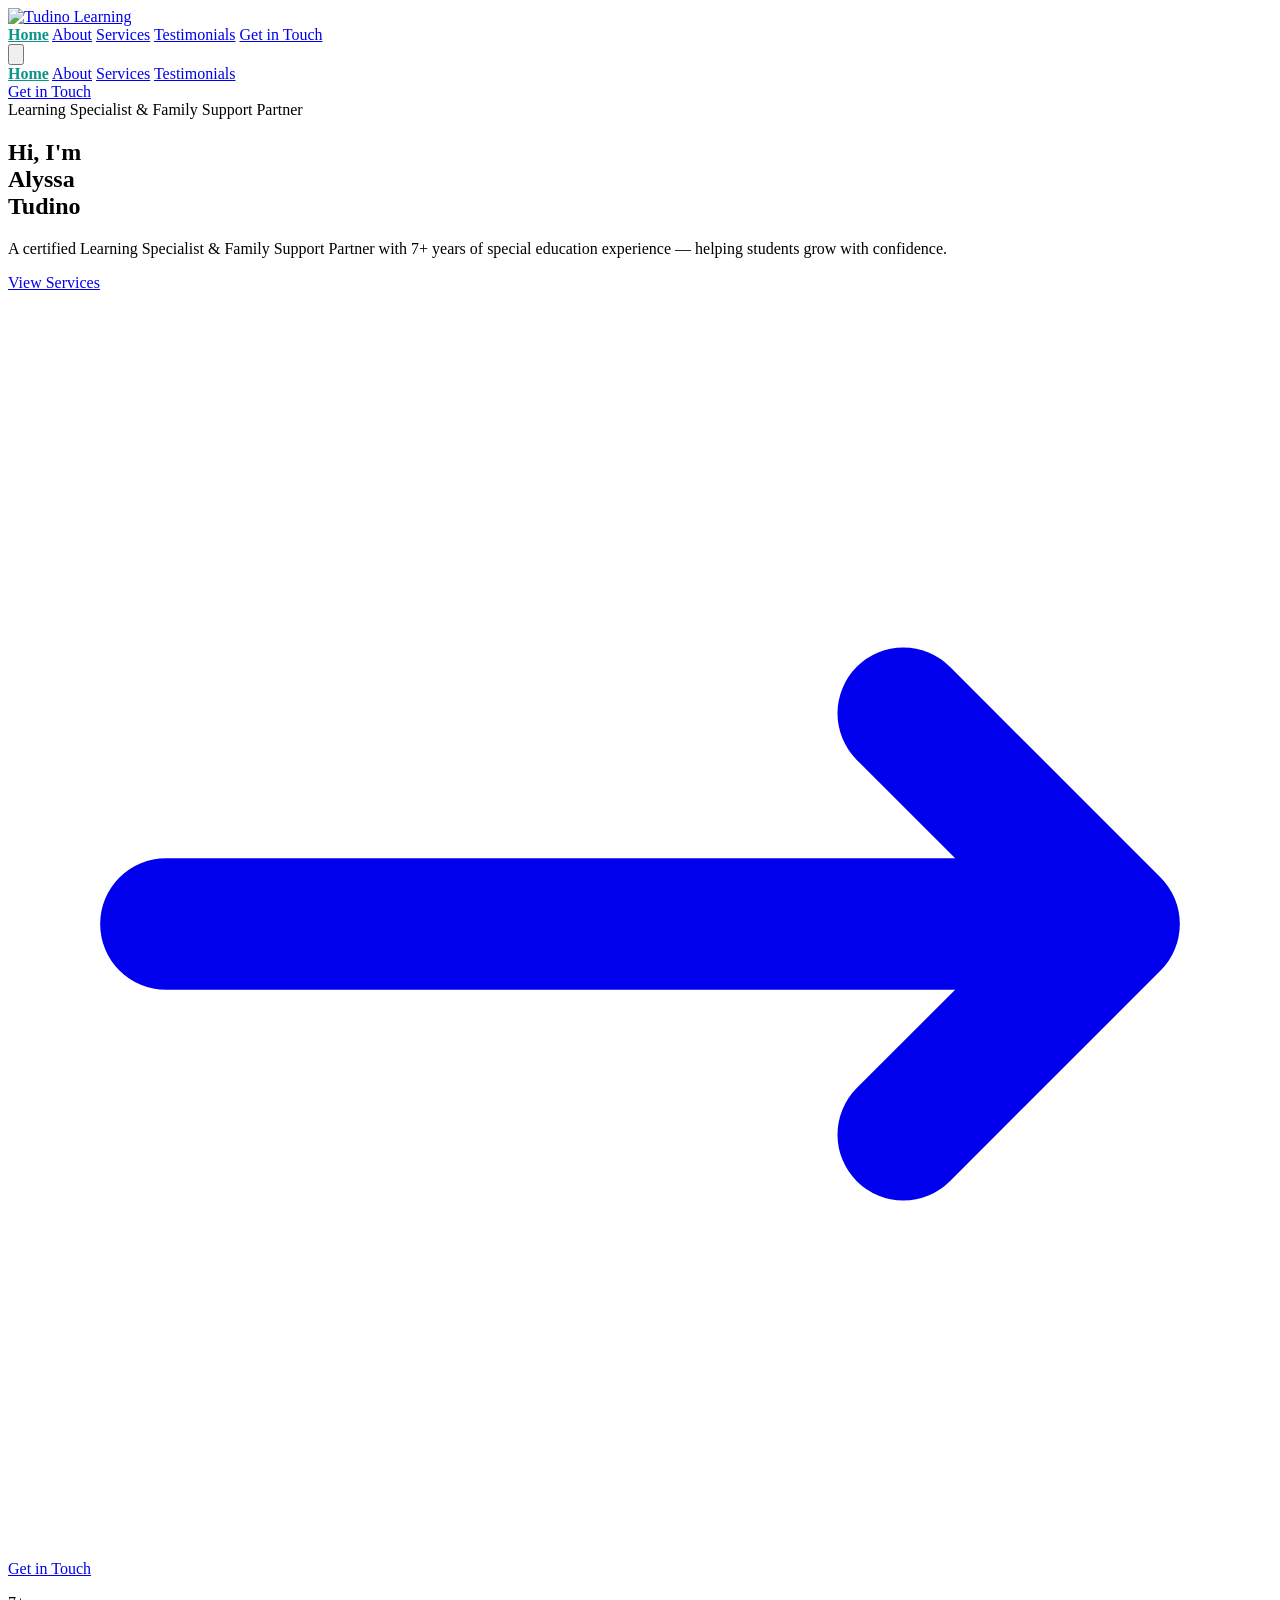
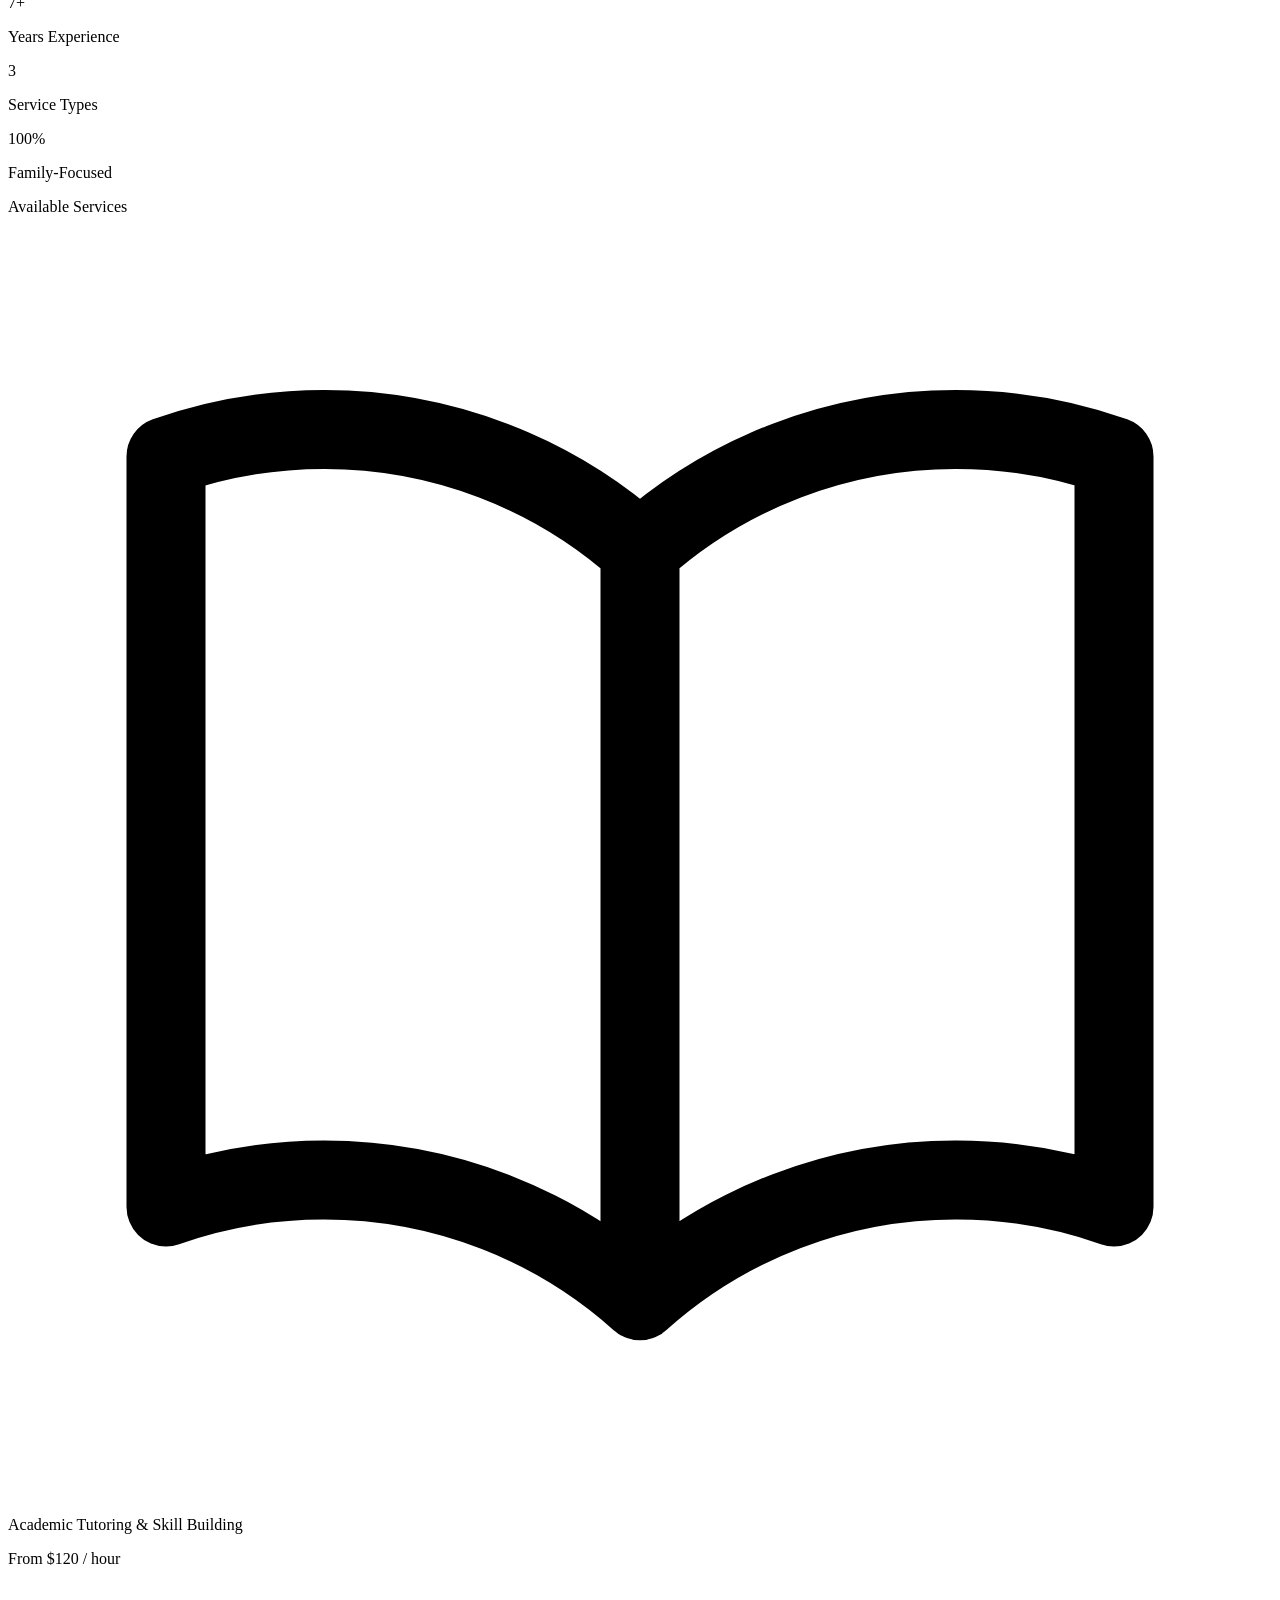
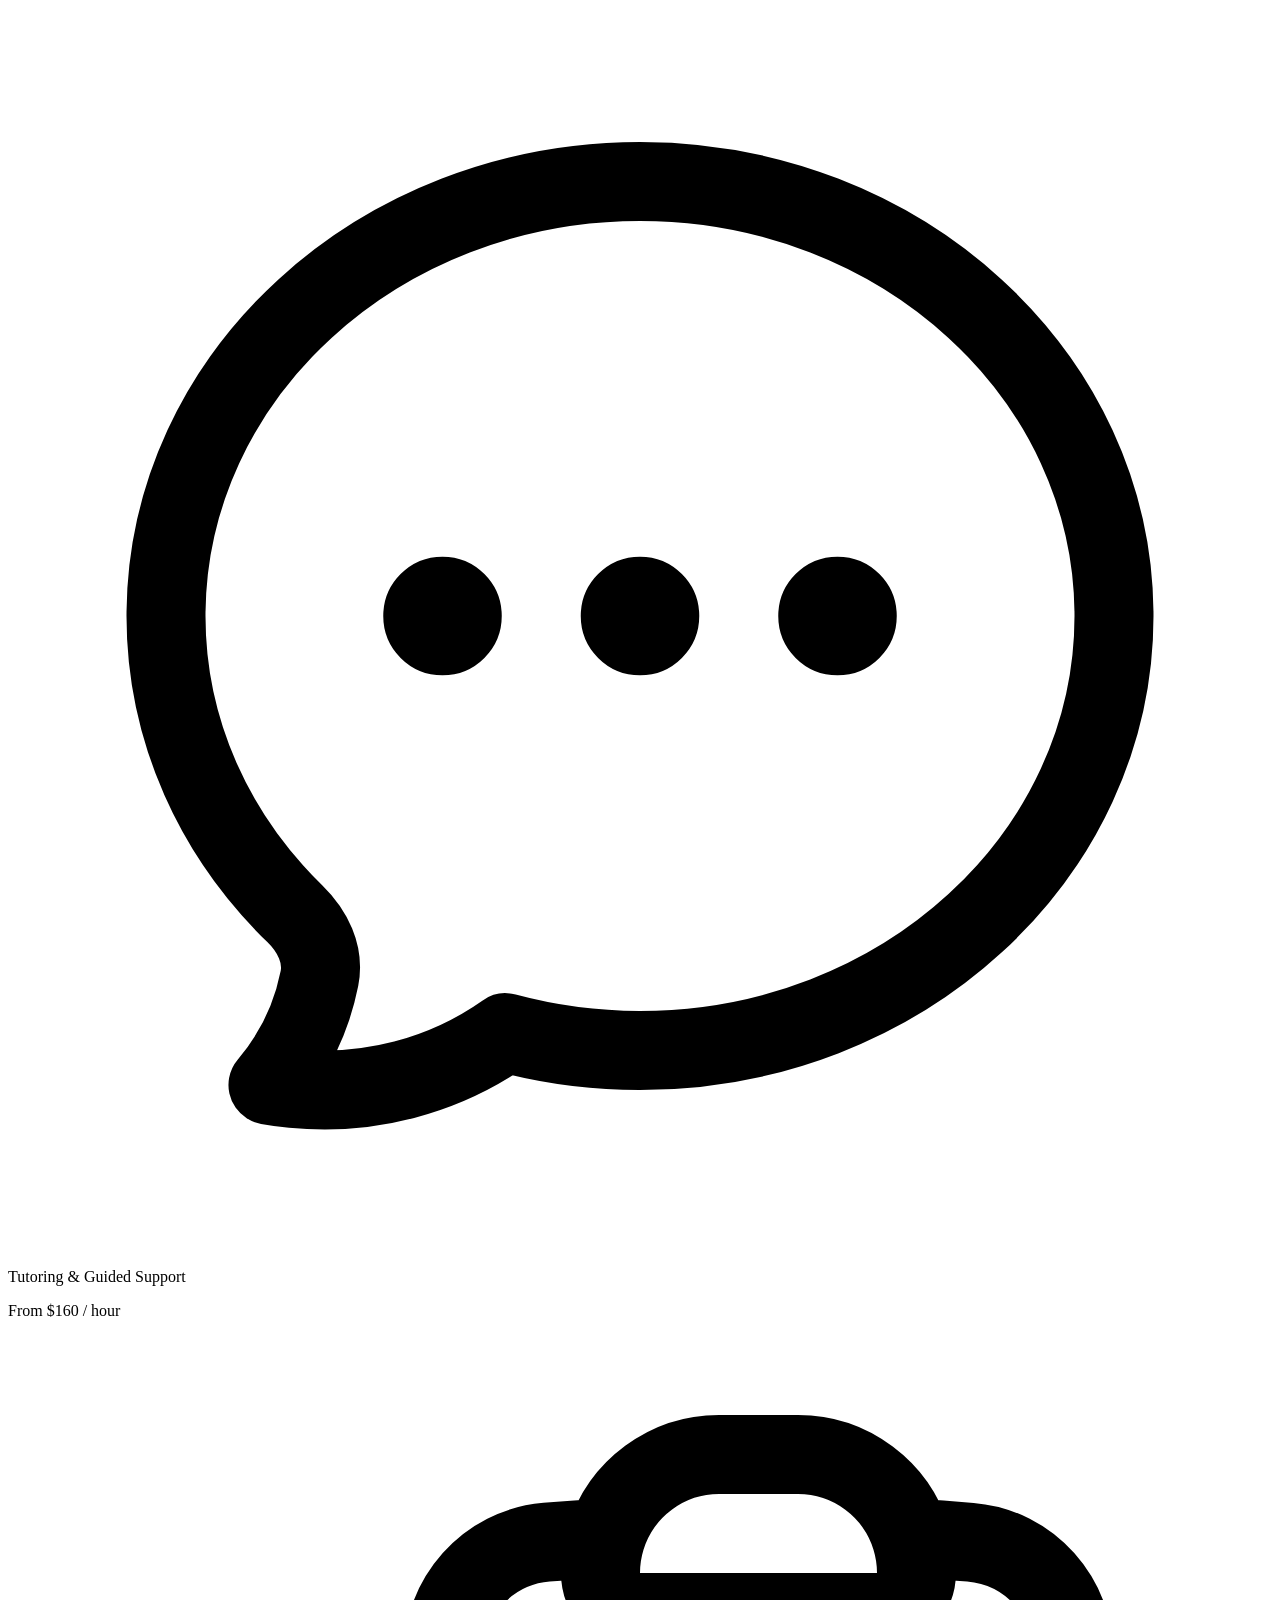
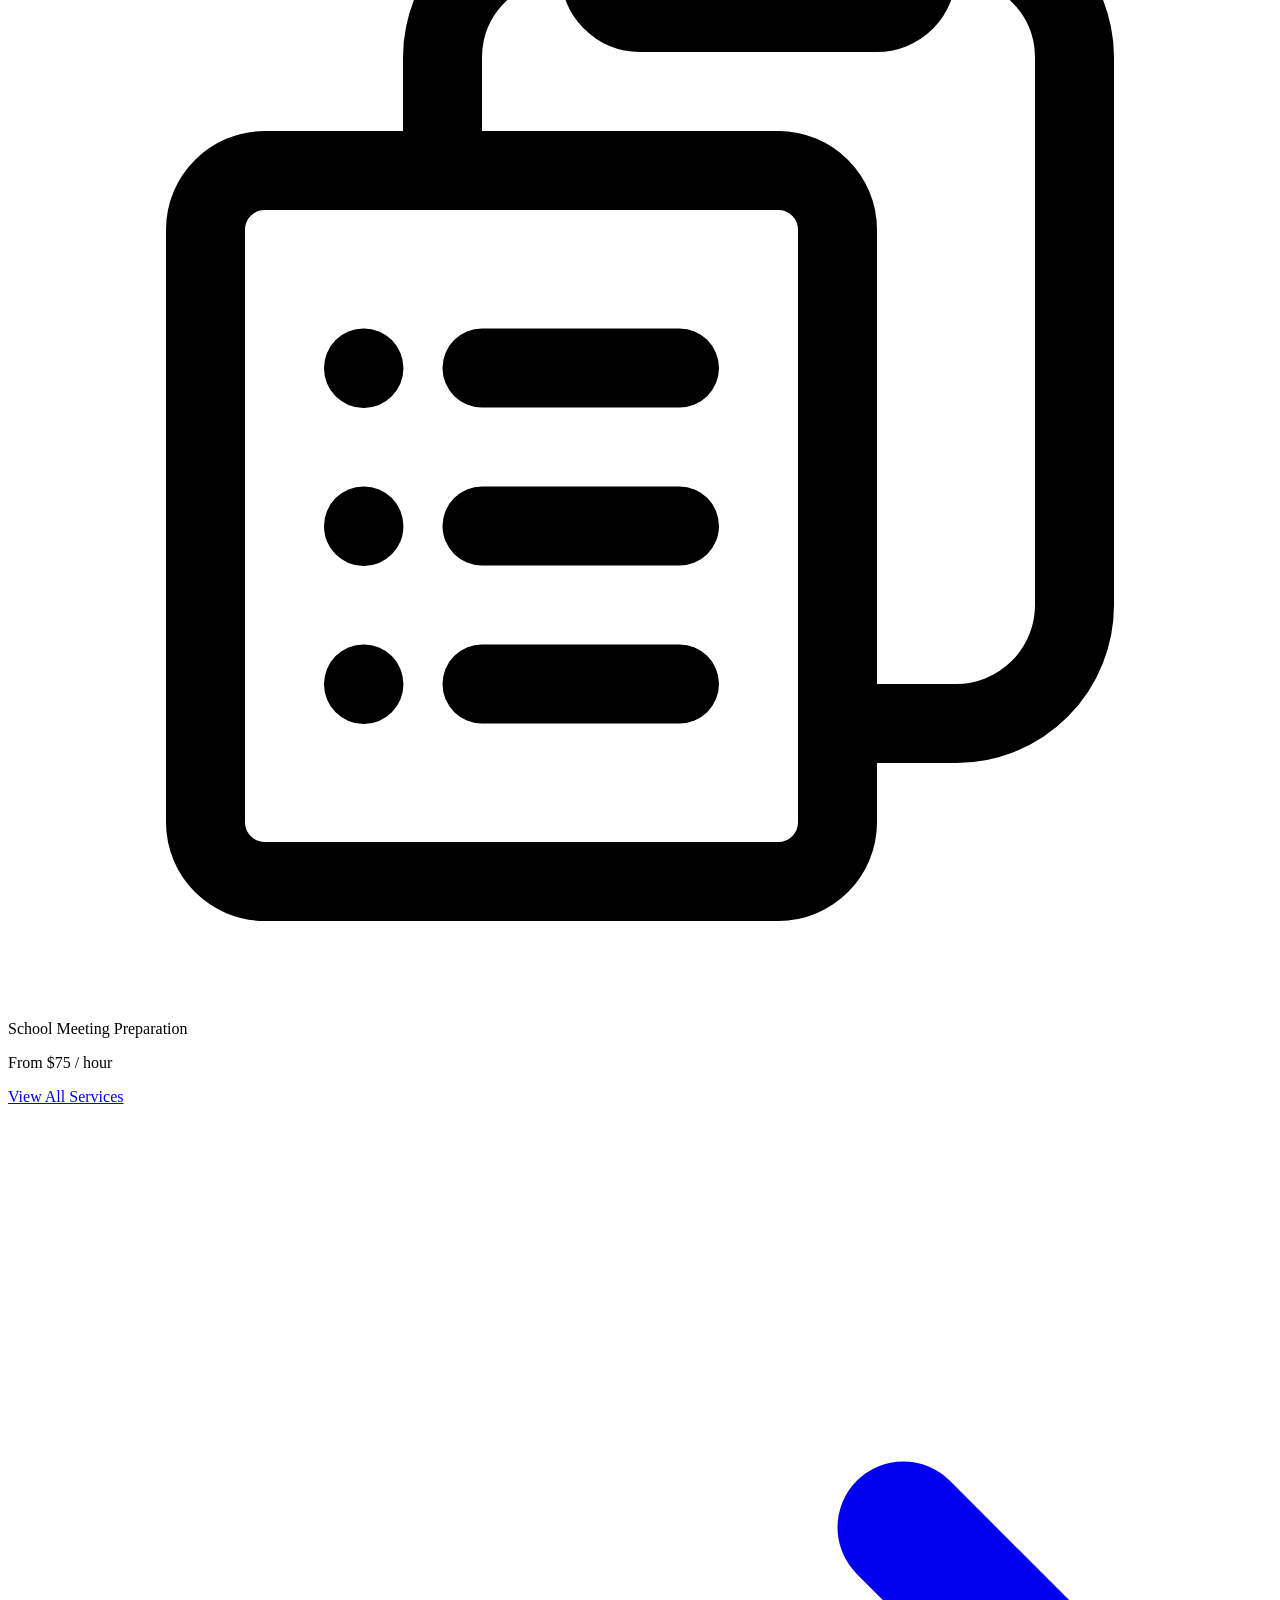
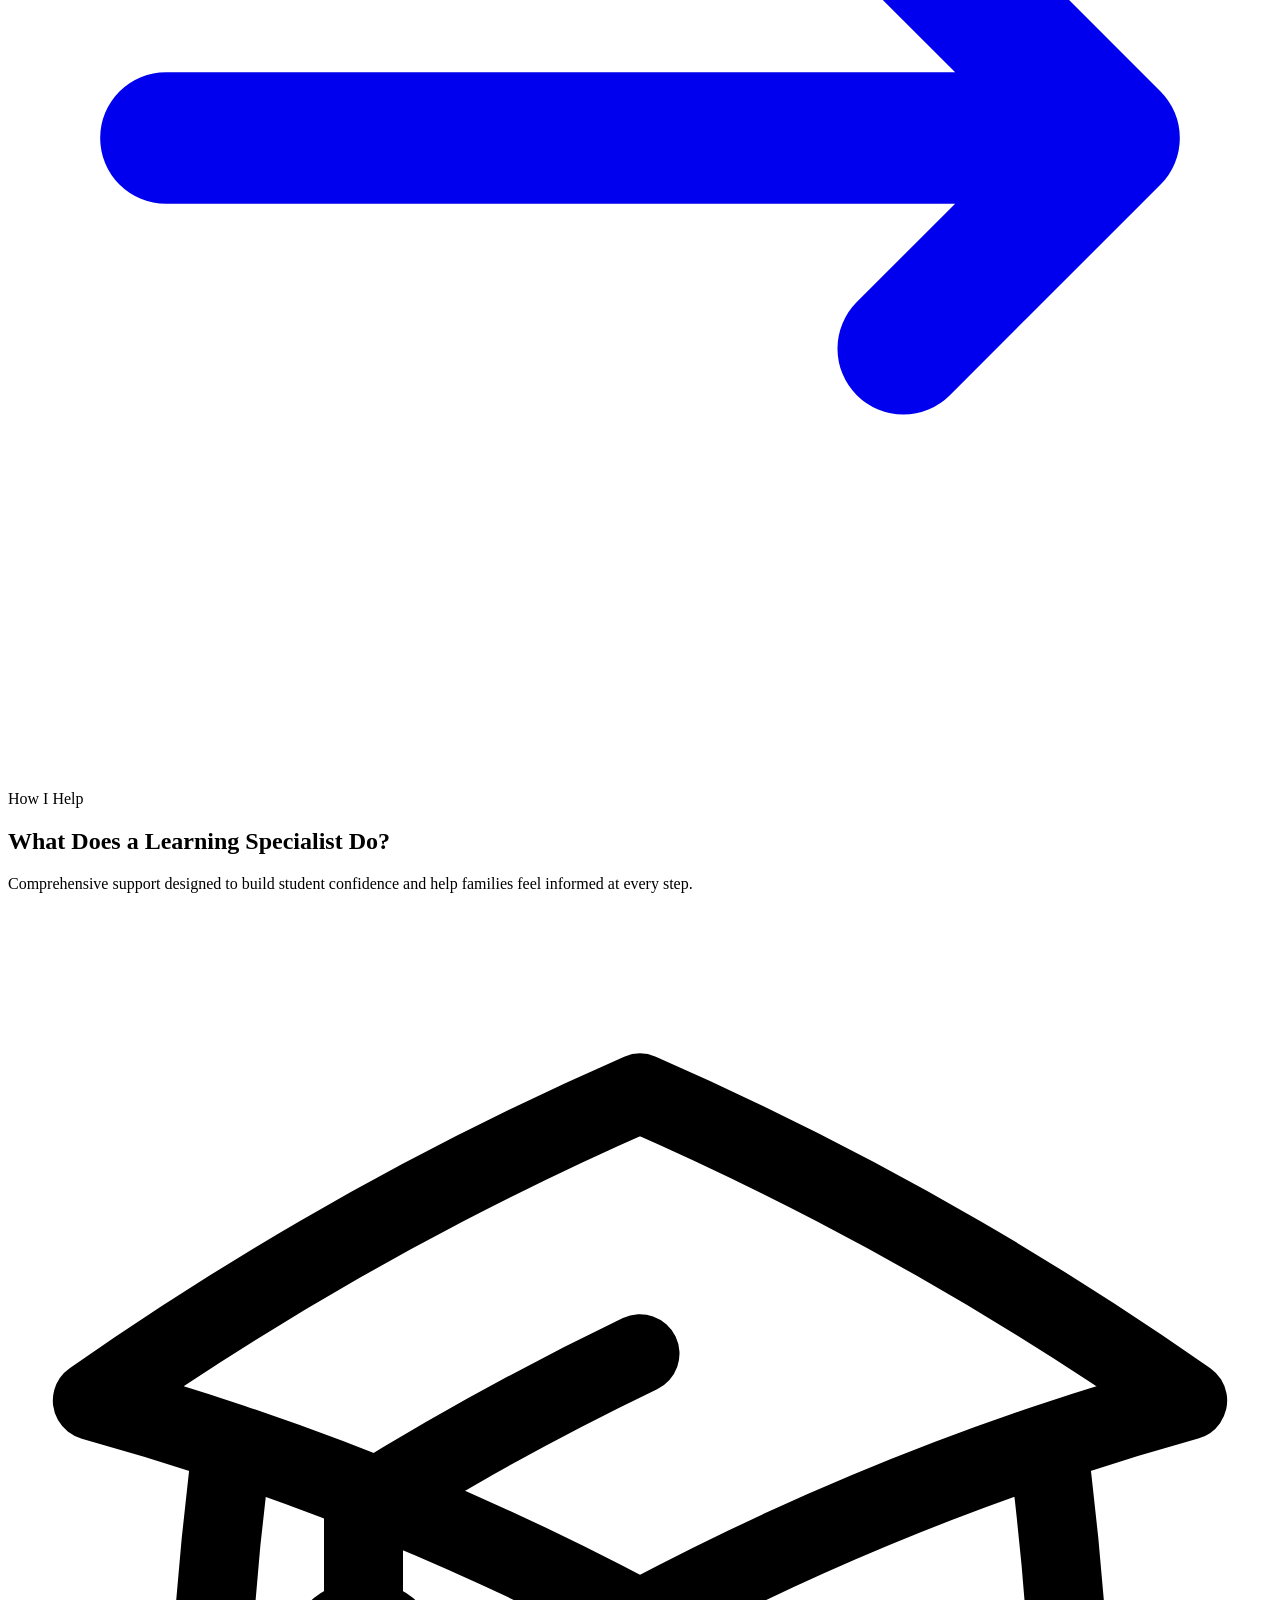
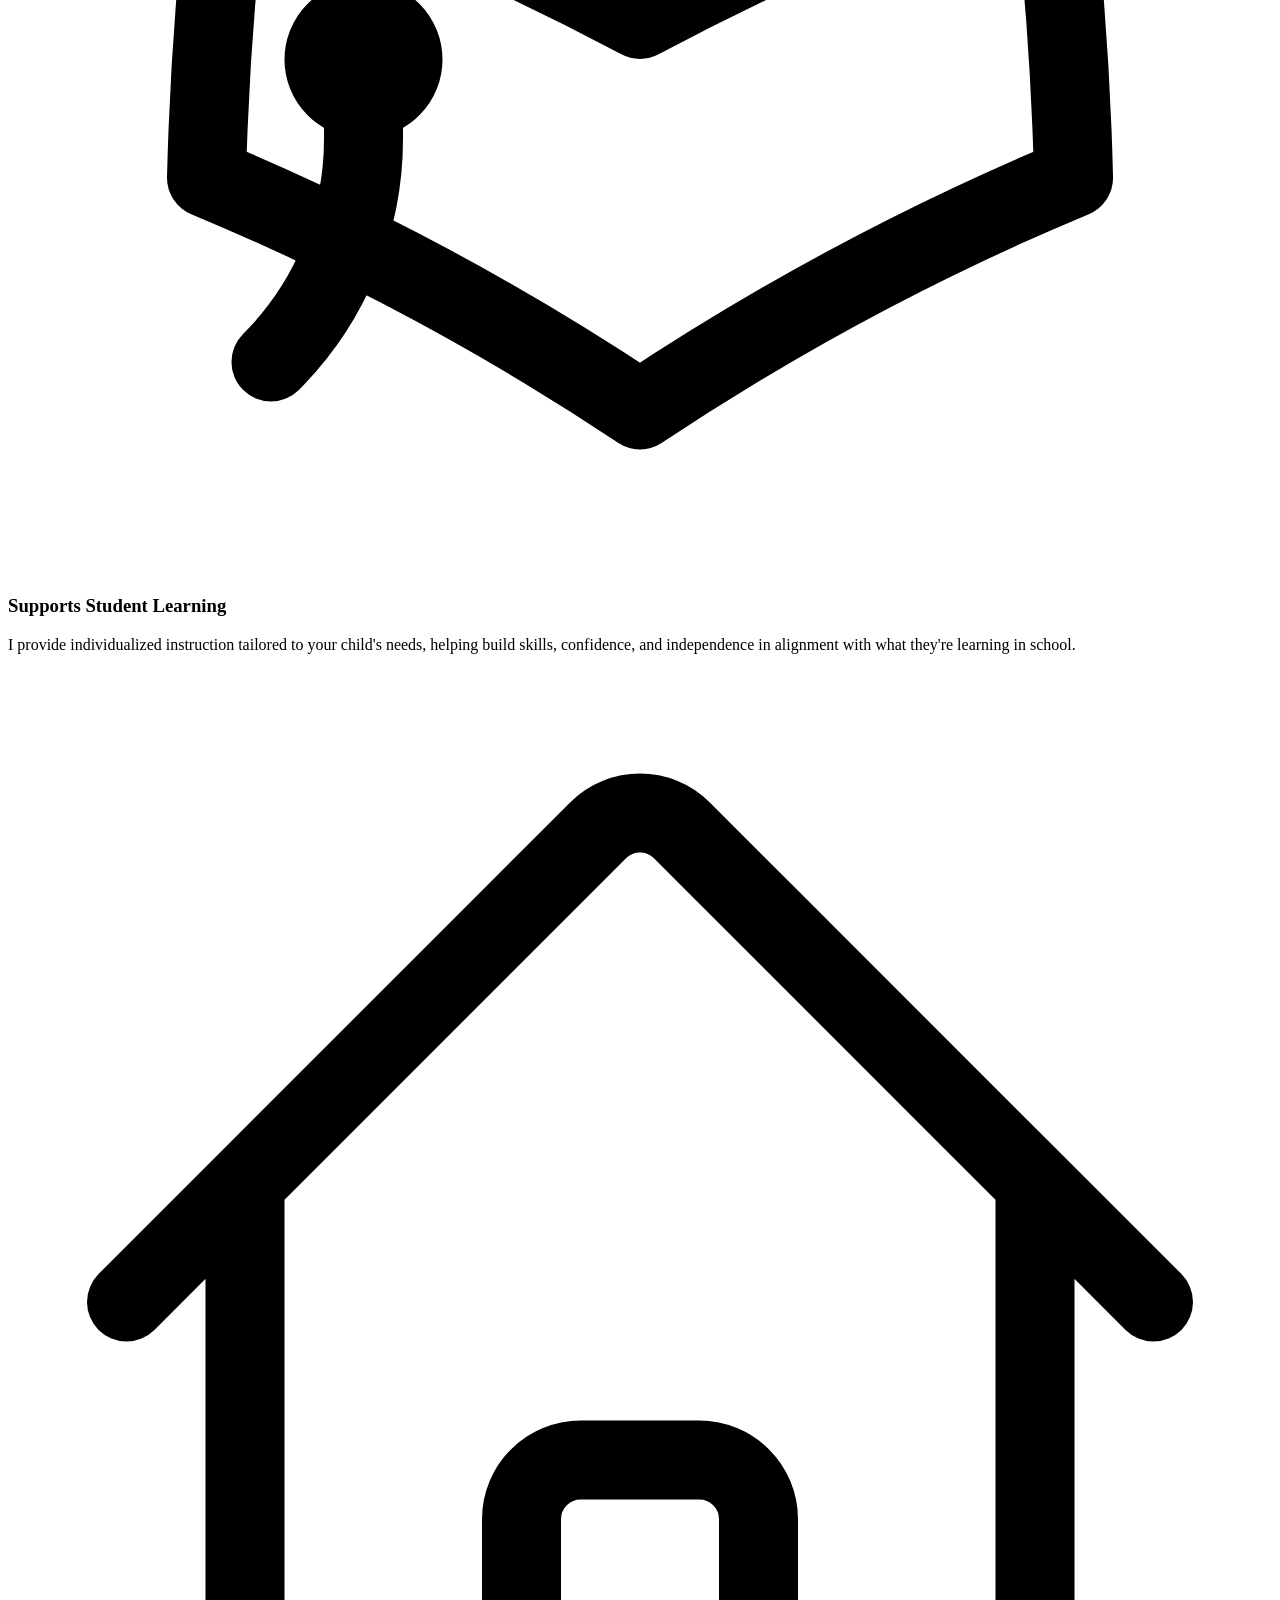
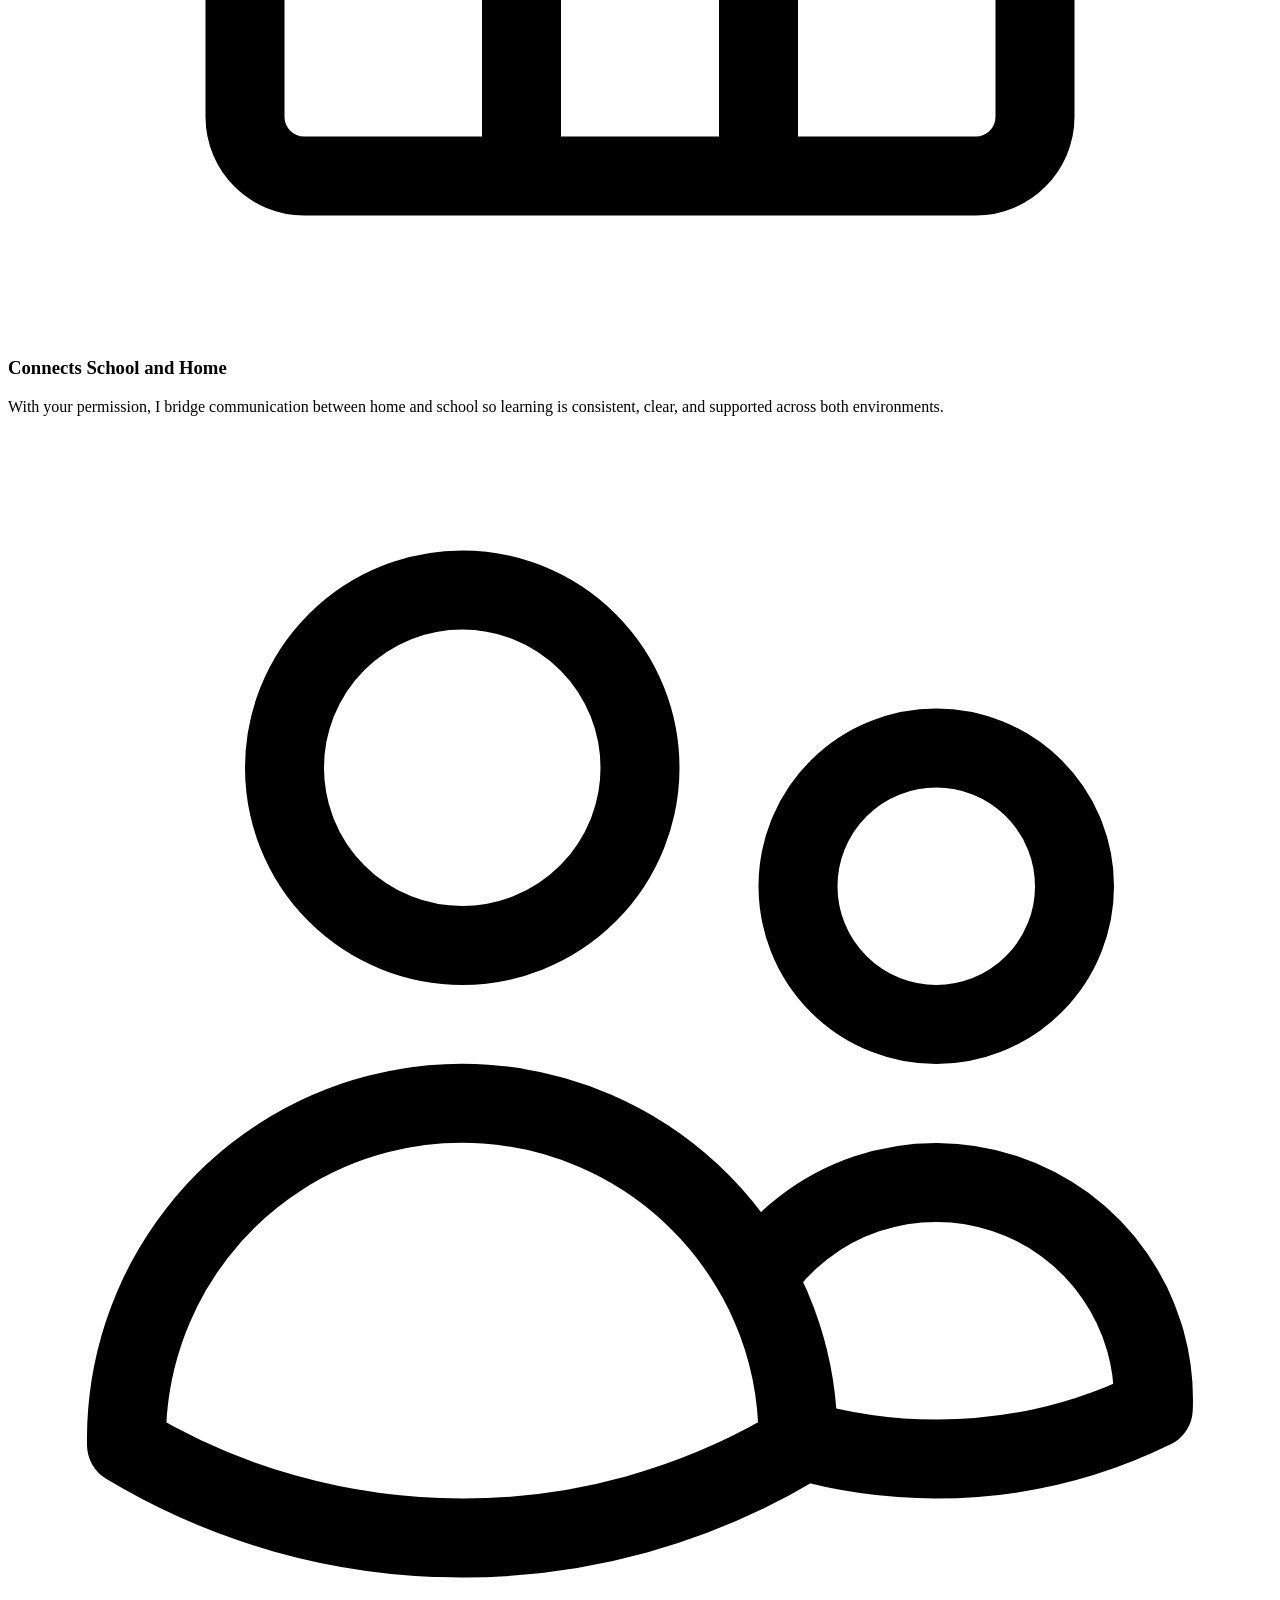
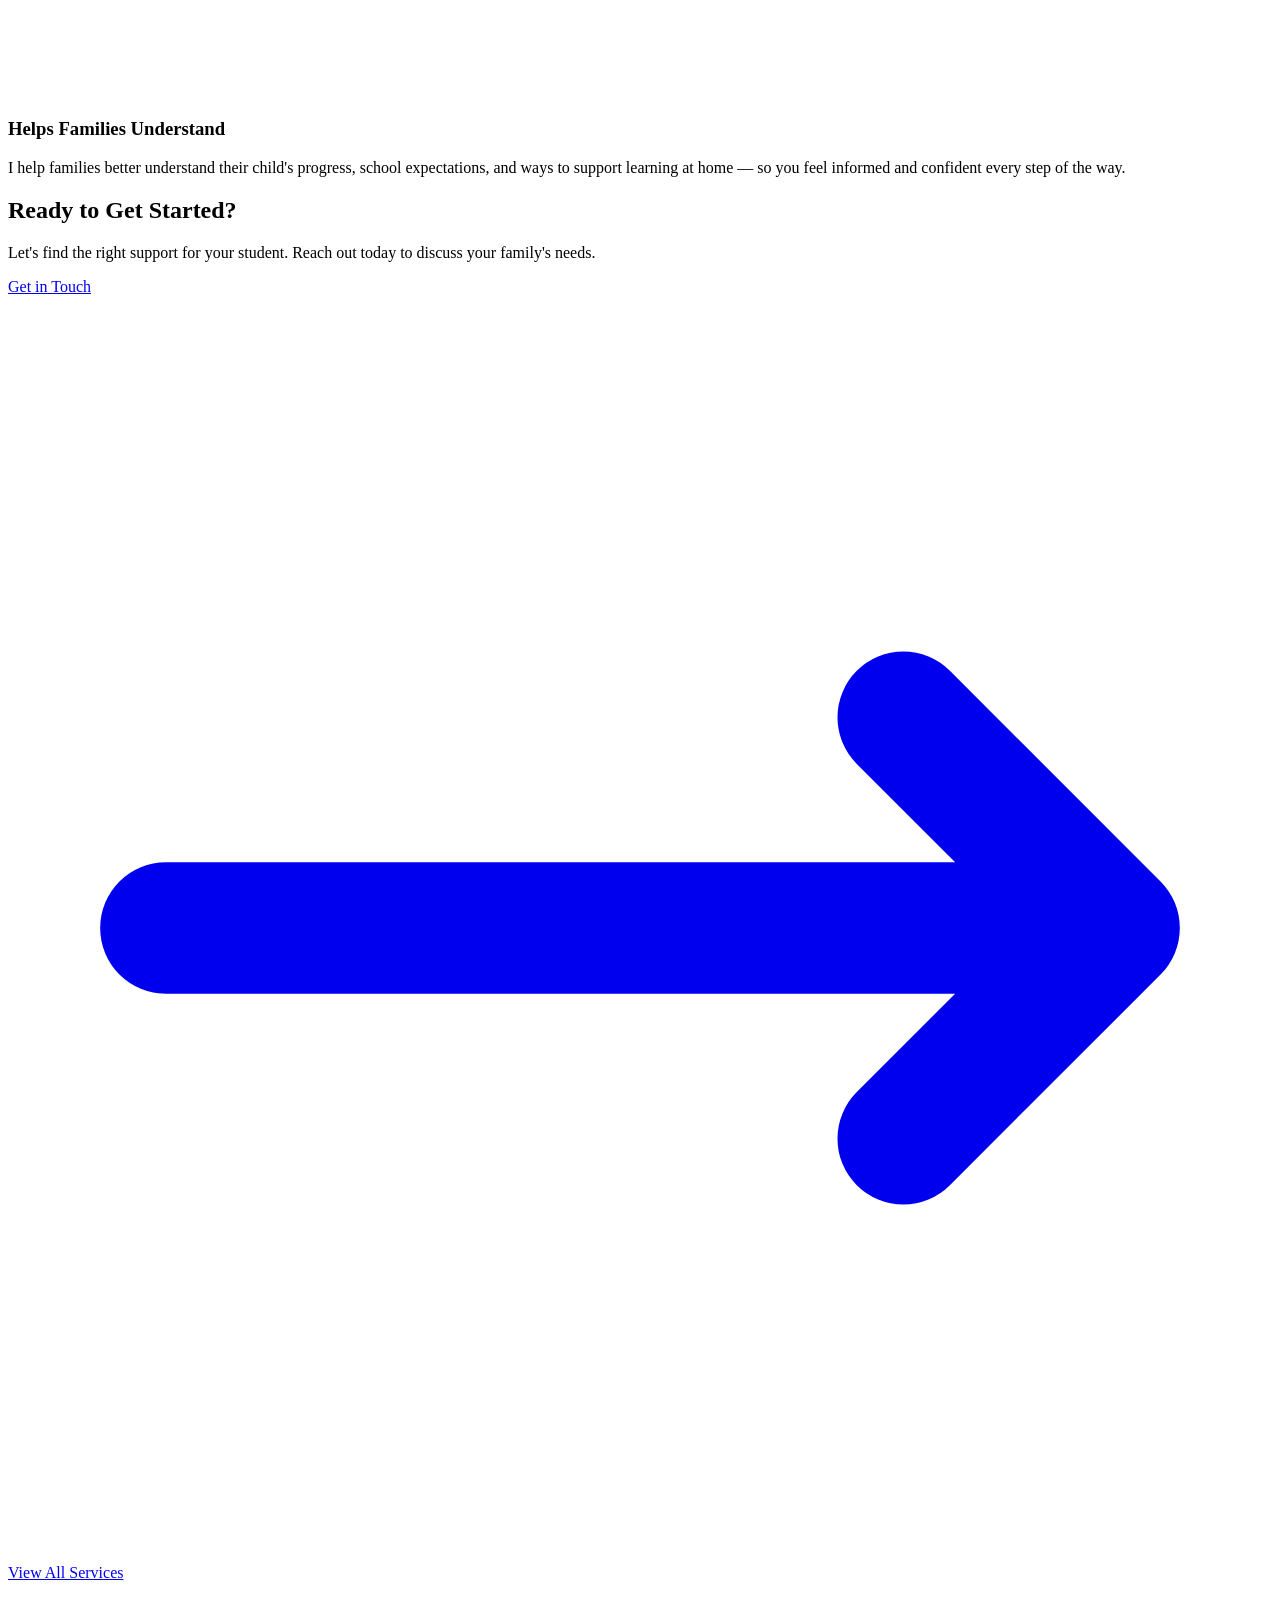
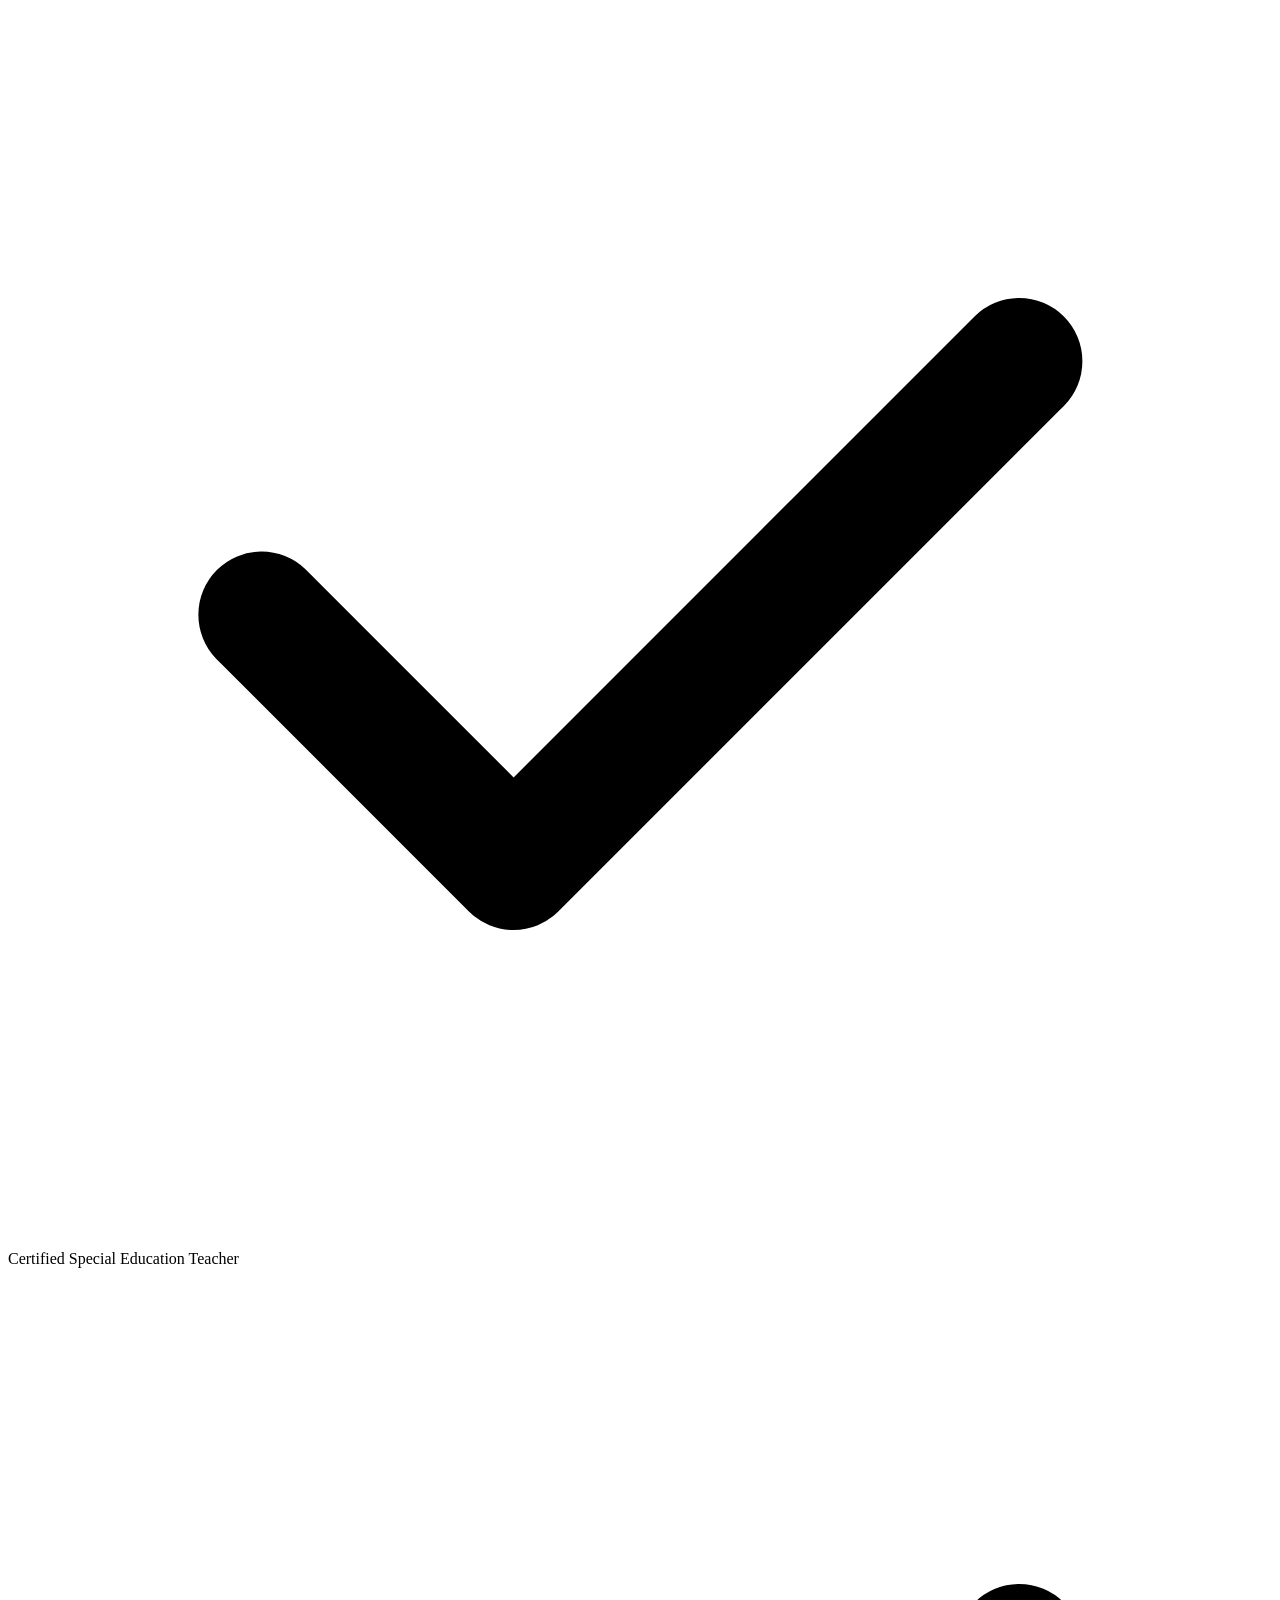
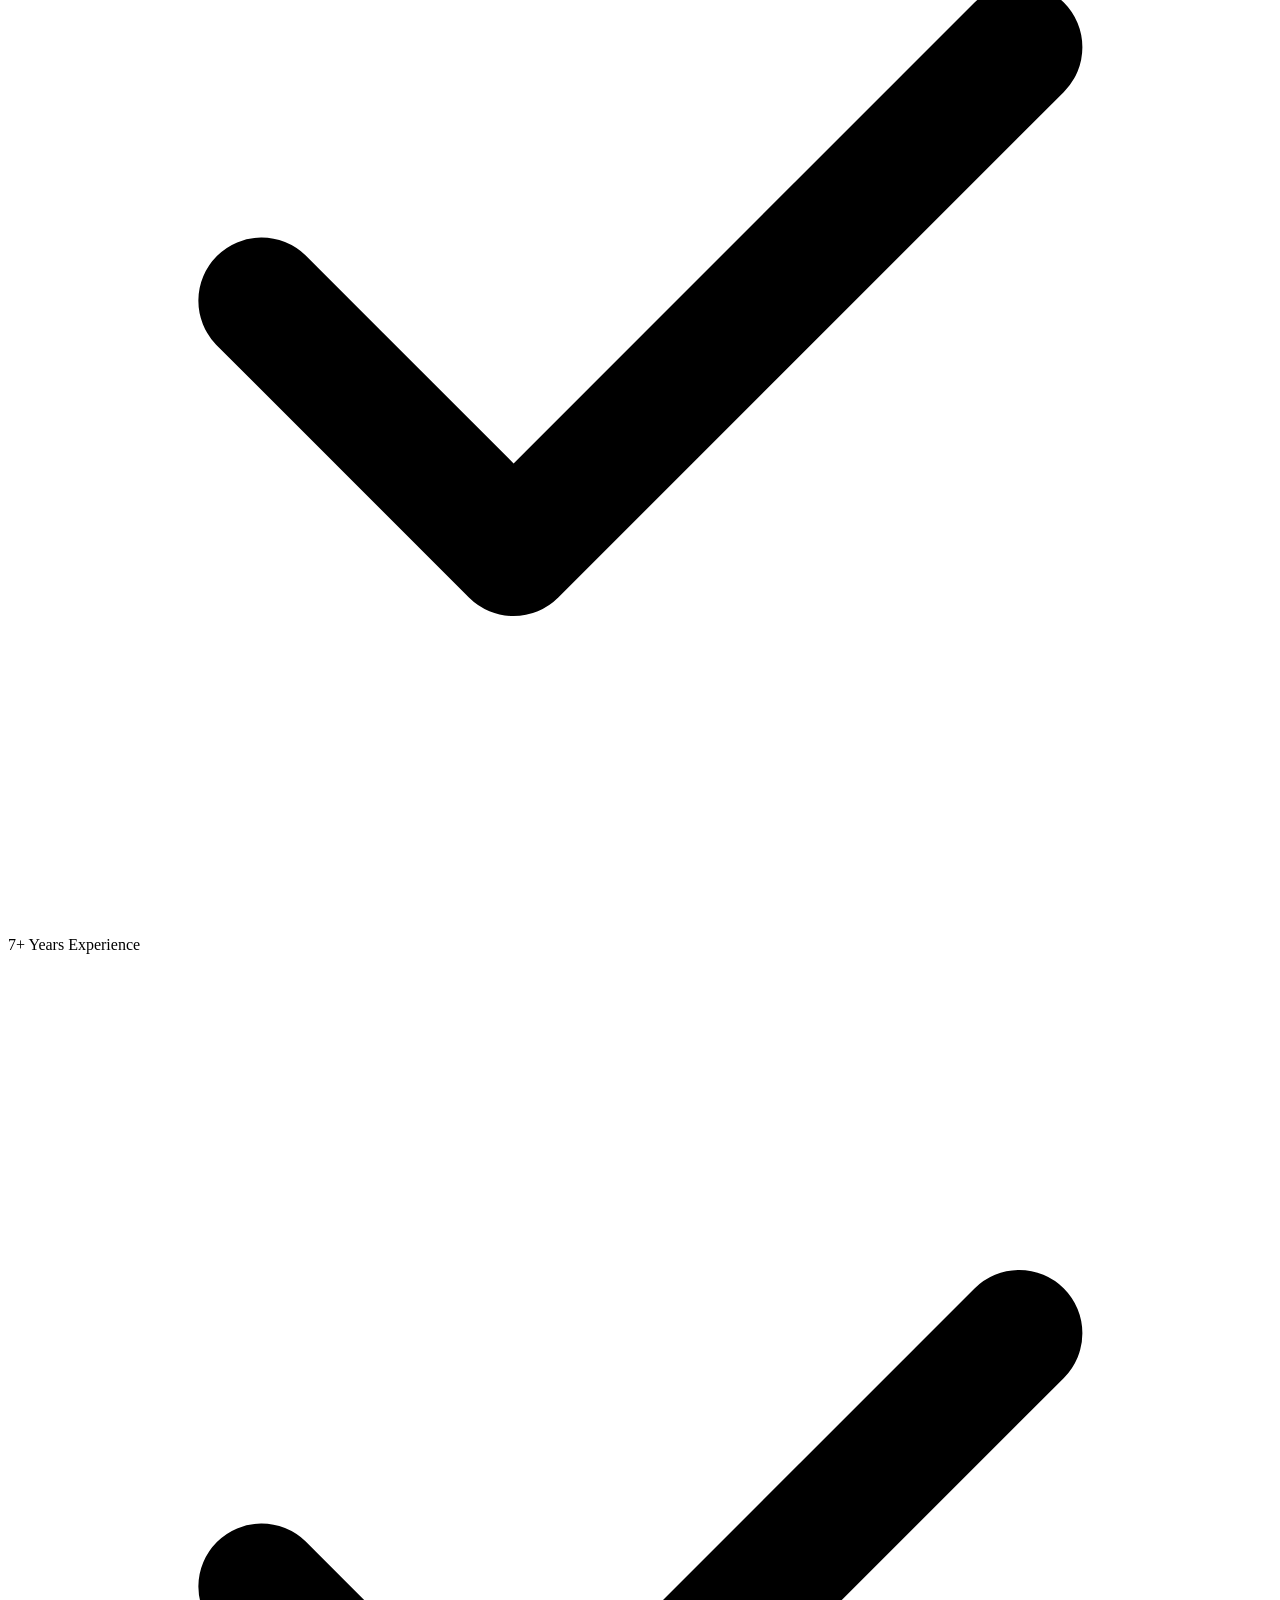
==== commit 9a3be181: "revision 1" ====
--- a/index.html
+++ b/index.html
@@ -1,307 +1,186 @@
 <!DOCTYPE html>
 <html lang="en">
-
 <head>
   <meta charset="UTF-8" />
   <meta name="viewport" content="width=device-width, initial-scale=1.0" />
-  <title>Tudino Learning — Individualized Tutoring &amp; Family Support</title>
-  <meta name="description" content="Tudino Learning offers individualized tutoring and family support with Alyssa Tudino, a certified learning specialist with 7 years of special education experience." />
+  <title>Tudino Learning — Learning Specialist &amp; Family Support Partner</title>
+  <meta name="description" content="Alyssa Tudino is a certified Learning Specialist providing individualized tutoring and family support services. 7+ years of special education experience." />
   <meta name="author" content="Alyssa Tudino" />
   <meta name="robots" content="index, follow" />
-  <meta name="theme-color" content="#DDD0F5" />
   <meta property="og:type" content="website" />
   <meta property="og:site_name" content="Tudino Learning" />
-  <meta property="og:title" content="Tudino Learning — Individualized Tutoring &amp; Family Support" />
-  <meta property="og:description" content="Tudino Learning offers individualized tutoring and family support with Alyssa Tudino, a certified learning specialist with 7 years of special education experience." />
-  <meta name="twitter:card" content="summary" />
-  <meta name="twitter:title" content="Tudino Learning — Individualized Tutoring &amp; Family Support" />
-  <meta name="twitter:description" content="Tudino Learning offers individualized tutoring and family support with Alyssa Tudino, a certified learning specialist with 7 years of special education experience." />
+  <meta property="og:title" content="Tudino Learning — Learning Specialist &amp; Family Support Partner" />
+  <meta property="og:description" content="Alyssa Tudino is a certified Learning Specialist providing individualized tutoring and family support. 7+ years special education experience." />
   <link rel="icon" type="image/svg+xml" href="images/logos/small.svg" />
-  <link rel="stylesheet" href="css/styles.css" />
-  <style>
-    .home-page {
-      background: var(--sage);
-      min-height: calc(100vh - var(--nav-height));
-      display: flex;
-      flex-direction: column;
-    }
-
-    /* ── Hero ── */
-    .hero {
-      flex: 1;
-      display: grid;
-      grid-template-columns: 1fr 1.1fr;
-      align-items: center;
-      gap: clamp(1.5rem, 3vw, 2.5rem);
-      padding: clamp(2rem, 5vw, 4rem) clamp(1.5rem, 5vw, 4rem);
-      max-width: 1500px;
-      margin: 0 auto;
-      width: 100%;
-    }
-
-    .hero-text .greeting {
-      font-family: var(--font-display);
-      font-size: clamp(1rem, 2.2vw, 1.3rem);
-      font-weight: 600;
-      color: var(--text-mid);
-      margin-bottom: 0.4rem;
-    }
-
-    .hero-text .name {
-      font-family: var(--font-display);
-      font-weight: 900;
-      font-size: clamp(3rem, 8vw, 5.5rem);
-      line-height: 1;
-      letter-spacing: -0.03em;
-      color: var(--text-dark);
-      margin-bottom: 1rem;
-    }
-
-    .hero-text .tagline {
-      font-family: var(--font-display);
-      font-weight: 800;
-      font-size: clamp(1rem, 2.5vw, 1.35rem);
-      color: var(--green);
-      line-height: 1.35;
-      max-width: 440px;
-    }
-
-    .hero-text .cta-row {
-      margin-top: 2rem;
-      display: flex;
-      gap: 0.75rem;
-      flex-wrap: wrap;
-    }
-
-    .hero-image {
-      display: flex;
-      justify-content: center;
-      align-items: center;
-    }
-
-    .hero-image .photo-frame {
-      width: 100%;
-    }
-
-    .landscape-svg {
-      width: 100%;
-      height: 100%;
-      border-radius: calc(var(--radius-lg) - 10px);
-      overflow: hidden;
-      display: block;
-    }
-
-    /* Divider */
-    .section-divider {
-      height: 2px;
-      background: rgba(26, 26, 26, 0.1);
-      border-radius: 2px;
-      margin-bottom: clamp(1.5rem, 3vw, 2.5rem);
-    }
-
-
-    /* ── What I Do section ── */
-    .what-i-do {
-      background: var(--sage);
-      padding: clamp(2.5rem, 5vw, 4rem) clamp(1.5rem, 5vw, 4rem);
-    }
-
-    .what-i-do-inner {
-      max-width: 1500px;
-      margin: 0 auto;
-      display: grid;
-      grid-template-columns: 1fr 1fr;
-      gap: clamp(1.5rem, 3vw, 2.5rem);
-      align-items: center;
-    }
-
-    .what-i-do-heading h2 {
-      font-family: var(--font-display);
-      font-weight: 900;
-      font-size: clamp(2rem, 5vw, 3rem);
-      line-height: 1.05;
-      letter-spacing: -0.03em;
-      color: var(--text-dark);
-    }
-
-    .coaching-cards {
-      display: flex;
-      flex-direction: column;
-      gap: 0.85rem;
-    }
-
-    .coaching-card {
-      background: var(--white);
-      border-radius: var(--radius-md);
-      padding: clamp(1.1rem, 2.5vw, 1.6rem) clamp(1.25rem, 2.5vw, 1.75rem);
-      box-shadow: var(--shadow-sm);
-      transition: box-shadow 0.25s, transform 0.25s;
-    }
-
-    .coaching-card:hover {
-      box-shadow: var(--shadow-md);
-      transform: translateY(-2px);
-    }
-
-    .coaching-card h3 {
-      font-family: var(--font-display);
-      font-weight: 800;
-      font-size: clamp(0.95rem, 1.7vw, 1.05rem);
-      color: var(--pink);
-      margin-bottom: 0.5rem;
-      line-height: 1.3;
-    }
-
-    .coaching-card p {
-      font-family: var(--font-body);
-      font-size: clamp(0.85rem, 1.3vw, 0.95rem);
-      color: var(--text-mid);
-      line-height: 1.7;
-    }
-
-    /* ── Responsive ── */
-    @media (max-width: 820px) {
-      .what-i-do-inner {
-        grid-template-columns: 1fr;
-        gap: 2rem;
+  <link rel="preconnect" href="https://fonts.bunny.net" />
+  <link href="https://fonts.bunny.net/css?family=plus-jakarta-sans:400,500,600,700,800" rel="stylesheet" />
+  <script src="https://cdn.tailwindcss.com"></script>
+  <script>
+    tailwind.config = {
+      theme: {
+        extend: {
+          fontFamily: { sans: ['"Plus Jakarta Sans"', 'system-ui', 'sans-serif'] }
+        }
       }
     }
+  </script>
+  <link rel="stylesheet" href="css/styles.css" />
+</head>
+<body class="bg-white text-slate-900 font-sans antialiased">
+<div class="page pt-16">
 
-    @media (max-width: 768px) {
-      .hero {
-        grid-template-columns: 1fr;
-        text-align: center;
-        padding-top: 2.5rem;
-        gap: 2.5rem;
-      }
+  <!-- HERO -->
+  <section class="bg-slate-900 relative overflow-hidden min-h-[90vh] flex items-center">
+    <div class="dot-pattern absolute inset-0"></div>
+    <div class="absolute inset-0 bg-gradient-to-br from-slate-900 via-slate-900 to-teal-950 opacity-90"></div>
 
+    <div class="relative w-full max-w-7xl mx-auto px-4 sm:px-6 lg:px-8 py-24 lg:py-32">
+      <div class="grid grid-cols-1 lg:grid-cols-2 gap-16 items-center">
 
-      .hero-text .tagline {
-        max-width: 100%;
-      }
-
-      .hero-text .cta-row {
-        justify-content: center;
-      }
-
-      .hero-image {
-        order: -1;
-      }
-
-      .hero-image .photo-frame {
-        max-width: 340px;
-      }
-    }
-  </style>
-</head>
-
-<body>
-
-
-
-  <div class="page home-page">
-
-    <!-- Hero -->
-    <section class="hero" aria-label="Introduction">
-      <div class="hero-text">
-        <p class="greeting fade-up">Hi everyone, my name is</p>
-        <h1 class="name fade-up delay-1">Alyssa</h1>
-        <p class="tagline fade-up delay-2">I'm a Learning Specialist &amp; Family Support Partner</p>
-        <div class="hero-text cta-row fade-up delay-3">
-          <a href="tutoring.html" class="btn btn-green">View Services</a>
-          <a href="contact.html" class="btn">Get in Touch</a>
-        </div>
-      </div>
-
-      <div class="hero-image fade-up delay-2">
-        <div class="photo-frame">
-          <!-- Image placeholder — replace with real photo -->
-          <svg class="landscape-svg" viewBox="0 0 460 345" xmlns="http://www.w3.org/2000/svg"
-            aria-label="Cozy study corner with books, lamp, and plant">
-            <rect width="460" height="345" fill="#EDF9F2" />
-            <circle cx="390" cy="45" r="82" fill="#A9DEF9" opacity="0.22" />
-            <circle cx="42" cy="308" r="62" fill="#E4C1F9" opacity="0.28" />
-            <rect x="40" y="212" width="380" height="14" rx="5" fill="#dbb896" />
-            <rect x="58" y="226" width="14" height="74" rx="4" fill="#c9a47e" />
-            <rect x="388" y="226" width="14" height="74" rx="4" fill="#c9a47e" />
-            <rect x="97" y="120" width="7" height="93" rx="3" fill="#ddd" />
-            <ellipse cx="100" cy="215" rx="18" ry="5" fill="#ccc" />
-            <polygon points="70,120 130,120 118,150 82,150" fill="#FCF6BD" stroke="#d4c84a" stroke-width="1.5" />
-            <ellipse cx="100" cy="174" rx="50" ry="25" fill="#FCF6BD" opacity="0.18" />
-            <rect x="146" y="170" width="80" height="44" rx="4" fill="#FCF6BD" />
-            <rect x="226" y="170" width="80" height="44" rx="4" fill="#fafafa" />
-            <rect x="222" y="167" width="8" height="50" rx="2" fill="#d4c84a" />
-            <line x1="161" y1="183" x2="218" y2="183" stroke="#ccc" stroke-width="1.5" />
-            <line x1="161" y1="193" x2="218" y2="193" stroke="#ccc" stroke-width="1.5" />
-            <line x1="161" y1="203" x2="218" y2="203" stroke="#ccc" stroke-width="1.5" />
-            <line x1="238" y1="183" x2="296" y2="183" stroke="#ccc" stroke-width="1.5" />
-            <line x1="238" y1="193" x2="296" y2="193" stroke="#ccc" stroke-width="1.5" />
-            <line x1="238" y1="203" x2="296" y2="203" stroke="#ccc" stroke-width="1.5" />
-            <g transform="translate(315,164) rotate(28)">
-              <rect x="-4" y="0" width="9" height="52" rx="2" fill="#FCF6BD" stroke="#d4c84a" stroke-width="1" />
-              <rect x="-4" y="0" width="9" height="11" rx="2" fill="#FF99C8" />
-              <rect x="-4" y="10" width="9" height="3" fill="#d4699e" />
-              <polygon points="-4,52 5,52 0.5,64" fill="#d4a870" />
-              <polygon points="-1.5,55 1.5,55 0.5,64" fill="#555" />
-            </g>
-            <rect x="48" y="176" width="58" height="14" rx="3" fill="#FF99C8" />
-            <rect x="48" y="176" width="9" height="14" rx="3" fill="#d4699e" />
-            <rect x="52" y="164" width="54" height="12" rx="3" fill="#A9DEF9" />
-            <rect x="52" y="164" width="9" height="12" rx="3" fill="#74b8e8" />
-            <rect x="56" y="154" width="48" height="10" rx="3" fill="#E4C1F9" />
-            <rect x="56" y="154" width="9" height="10" rx="3" fill="#b890d4" />
-            <rect x="348" y="172" width="12" height="42" rx="4" fill="#FF99C8" />
-            <ellipse cx="354" cy="215" rx="18" ry="6" fill="#d4699e" opacity="0.45" />
-            <ellipse cx="354" cy="170" rx="10" ry="18" fill="#D0F4DE" />
-            <ellipse cx="341" cy="178" rx="8" ry="13" fill="#b8ead0" transform="rotate(-22,341,178)" />
-            <ellipse cx="367" cy="178" rx="8" ry="13" fill="#b8ead0" transform="rotate(22,367,178)" />
-            <path d="M354,76 L357,87 L368,87 L359,94 L362,105 L354,98 L346,105 L349,94 L340,87 L351,87 Z" fill="#FCF6BD"
-              stroke="#d4c84a" stroke-width="1.5" opacity="0.9" />
-            <path d="M258,50 L260,59 L269,59 L262,64 L265,73 L258,68 L251,73 L254,64 L247,59 L256,59 Z" fill="#FF99C8"
-              opacity="0.75" />
-            <circle cx="186" cy="78" r="5" fill="#E4C1F9" opacity="0.7" />
-            <circle cx="416" cy="130" r="5" fill="#D0F4DE" opacity="0.6" />
-          </svg>
-        </div>
-      </div>
-
-    </section>
-
-
-
-    <!-- What I Do -->
-    <section class="what-i-do" aria-label="What I Do">
-      <div class="section-divider"></div>
-      <div class="what-i-do-inner">
-
-        <div class="what-i-do-heading fade-up">
-          <h2>What Does a Learning Specialist &amp; Family Support Partner Do?</h2>
+        <!-- Text -->
+        <div>
+          <div class="inline-flex items-center gap-2 bg-teal-500/10 text-teal-400 text-xs font-semibold px-3.5 py-1.5 rounded-full uppercase tracking-widest mb-6 border border-teal-500/20">
+            <span class="w-1.5 h-1.5 bg-teal-400 rounded-full animate-pulse"></span>
+            Learning Specialist &amp; Family Support Partner
+          </div>
+          <h1 class="text-5xl sm:text-6xl lg:text-7xl font-extrabold text-white leading-[1.08] tracking-tight mb-6">
+            Hi, I'm<br>
+            <span class="text-teal-400">Alyssa</span><br>
+            <span class="text-teal-400">Tudino</span>
+          </h1>
+          <p class="text-lg text-slate-300 leading-relaxed mb-10 max-w-lg">
+            A certified Learning Specialist &amp; Family Support Partner with 7+ years of special education experience — helping students grow with confidence.
+          </p>
+          <div class="flex flex-wrap gap-4">
+            <a href="tutoring.html" class="inline-flex items-center gap-2 px-7 py-3.5 bg-teal-600 text-white font-semibold text-sm rounded-lg hover:bg-teal-500 transition-colors duration-150 shadow-lg shadow-teal-900/40">
+              View Services
+              <svg class="w-4 h-4" fill="none" stroke="currentColor" stroke-width="2.5" viewBox="0 0 24 24"><path stroke-linecap="round" stroke-linejoin="round" d="M17 8l4 4m0 0l-4 4m4-4H3"/></svg>
+            </a>
+            <a href="contact.html" class="inline-flex items-center gap-2 px-7 py-3.5 border border-slate-600 text-slate-300 font-semibold text-sm rounded-lg hover:border-slate-400 hover:text-white transition-colors duration-150">
+              Get in Touch
+            </a>
+          </div>
+          <!-- Stats -->
+          <div class="mt-14 flex items-center gap-8 pt-10 border-t border-slate-800">
+            <div>
+              <p class="text-3xl font-extrabold text-white">7+</p>
+              <p class="text-xs text-slate-400 mt-0.5 uppercase tracking-wide">Years Experience</p>
+            </div>
+            <div class="w-px h-10 bg-slate-800"></div>
+            <div>
+              <p class="text-3xl font-extrabold text-white">3</p>
+              <p class="text-xs text-slate-400 mt-0.5 uppercase tracking-wide">Service Types</p>
+            </div>
+            <div class="w-px h-10 bg-slate-800"></div>
+            <div>
+              <p class="text-3xl font-extrabold text-white">100%</p>
+              <p class="text-xs text-slate-400 mt-0.5 uppercase tracking-wide">Family-Focused</p>
+            </div>
+          </div>
         </div>
 
-        <div class="coaching-cards">
-          <div class="coaching-card fade-up delay-1">
-            <h3>Supports Student Learning</h3>
-            <p>I provide individualized instruction tailored to your child's needs, helping build skills, confidence,
-              and independence in alignment with what they're learning in school.</p>
-          </div>
-          <div class="coaching-card fade-up delay-2">
-            <h3>Connects School and Home</h3>
-            <p>With your permission, I help bridge communication between home and school so learning is consistent,
-              clear, and supported across environments.</p>
-          </div>
-          <div class="coaching-card fade-up delay-3">
-            <h3>Helps Families Understand the Learning Process</h3>
-            <p>I help families better understand their child's progress, school expectations, and ways to support
-              learning at home—so you feel informed and confident every step of the way.</p>
+        <!-- Services preview card -->
+        <div class="hidden lg:block">
+          <div class="bg-white/5 border border-white/10 rounded-2xl p-7 backdrop-blur-sm">
+            <p class="text-slate-400 text-xs font-semibold uppercase tracking-widest mb-5">Available Services</p>
+            <div class="space-y-3">
+              <div class="flex items-center gap-4 p-4 bg-white/5 rounded-xl border border-white/10 hover:border-teal-500/30 transition-colors">
+                <div class="w-10 h-10 bg-teal-500/10 rounded-lg flex items-center justify-center flex-shrink-0">
+                  <svg class="w-5 h-5 text-teal-400" fill="none" stroke="currentColor" stroke-width="1.5" viewBox="0 0 24 24"><path stroke-linecap="round" stroke-linejoin="round" d="M12 6.042A8.967 8.967 0 006 3.75c-1.052 0-2.062.18-3 .512v14.25A8.987 8.987 0 016 18c2.305 0 4.408.867 6 2.292m0-14.25a8.966 8.966 0 016-2.292c1.052 0 2.062.18 3 .512v14.25A8.987 8.987 0 0018 18a8.967 8.967 0 00-6 2.292m0-14.25v14.25"/></svg>
+                </div>
+                <div>
+                  <p class="text-white text-sm font-semibold">Academic Tutoring &amp; Skill Building</p>
+                  <p class="text-slate-400 text-xs mt-0.5">From $120 / hour</p>
+                </div>
+              </div>
+              <div class="flex items-center gap-4 p-4 bg-white/5 rounded-xl border border-white/10 hover:border-teal-500/30 transition-colors">
+                <div class="w-10 h-10 bg-teal-500/10 rounded-lg flex items-center justify-center flex-shrink-0">
+                  <svg class="w-5 h-5 text-teal-400" fill="none" stroke="currentColor" stroke-width="1.5" viewBox="0 0 24 24"><path stroke-linecap="round" stroke-linejoin="round" d="M8.625 12a.375.375 0 11-.75 0 .375.375 0 01.75 0zm0 0H8.25m4.125 0a.375.375 0 11-.75 0 .375.375 0 01.75 0zm0 0H12m4.125 0a.375.375 0 11-.75 0 .375.375 0 01.75 0zm0 0h-.375M21 12c0 4.556-4.03 8.25-9 8.25a9.764 9.764 0 01-2.555-.337A5.972 5.972 0 015.41 20.97a5.969 5.969 0 01-.474-.065 4.48 4.48 0 00.978-2.025c.09-.457-.133-.901-.467-1.226C3.93 16.178 3 14.189 3 12c0-4.556 4.03-8.25 9-8.25s9 3.694 9 8.25z"/></svg>
+                </div>
+                <div>
+                  <p class="text-white text-sm font-semibold">Tutoring &amp; Guided Support</p>
+                  <p class="text-slate-400 text-xs mt-0.5">From $160 / hour</p>
+                </div>
+              </div>
+              <div class="flex items-center gap-4 p-4 bg-white/5 rounded-xl border border-white/10 hover:border-teal-500/30 transition-colors">
+                <div class="w-10 h-10 bg-teal-500/10 rounded-lg flex items-center justify-center flex-shrink-0">
+                  <svg class="w-5 h-5 text-teal-400" fill="none" stroke="currentColor" stroke-width="1.5" viewBox="0 0 24 24"><path stroke-linecap="round" stroke-linejoin="round" d="M9 12h3.75M9 15h3.75M9 18h3.75m3 .75H18a2.25 2.25 0 002.25-2.25V6.108c0-1.135-.845-2.098-1.976-2.192a48.424 48.424 0 00-1.123-.08m-5.801 0c-.065.21-.1.433-.1.664 0 .414.336.75.75.75h4.5a.75.75 0 00.75-.75 2.25 2.25 0 00-.1-.664m-5.8 0A2.251 2.251 0 0113.5 2.25H15c1.012 0 1.867.668 2.15 1.586m-5.8 0c-.376.023-.75.05-1.124.08C9.095 4.01 8.25 4.973 8.25 6.108V8.25m0 0H4.875c-.621 0-1.125.504-1.125 1.125v11.25c0 .621.504 1.125 1.125 1.125h9.75c.621 0 1.125-.504 1.125-1.125V9.375c0-.621-.504-1.125-1.125-1.125H8.25zM6.75 12h.008v.008H6.75V12zm0 3h.008v.008H6.75V15zm0 3h.008v.008H6.75V18z"/></svg>
+                </div>
+                <div>
+                  <p class="text-white text-sm font-semibold">School Meeting Preparation</p>
+                  <p class="text-slate-400 text-xs mt-0.5">From $75 / hour</p>
+                </div>
+              </div>
+            </div>
+            <a href="tutoring.html" class="mt-5 w-full flex items-center justify-center gap-2 py-3 bg-teal-600 text-white text-sm font-semibold rounded-lg hover:bg-teal-500 transition-colors">
+              View All Services
+              <svg class="w-4 h-4" fill="none" stroke="currentColor" stroke-width="2.5" viewBox="0 0 24 24"><path stroke-linecap="round" stroke-linejoin="round" d="M17 8l4 4m0 0l-4 4m4-4H3"/></svg>
+            </a>
           </div>
         </div>
 
       </div>
-    </section>
+    </div>
+  </section>
 
-  </div>
+  <!-- WHAT I DO -->
+  <section class="py-24 bg-white">
+    <div class="max-w-7xl mx-auto px-4 sm:px-6 lg:px-8">
+      <div class="text-center mb-16">
+        <p class="text-teal-600 text-xs font-semibold uppercase tracking-widest mb-3">How I Help</p>
+        <h2 class="text-4xl font-extrabold text-slate-900 tracking-tight mb-4">What Does a Learning Specialist Do?</h2>
+        <p class="text-slate-500 text-lg max-w-2xl mx-auto leading-relaxed">
+          Comprehensive support designed to build student confidence and help families feel informed at every step.
+        </p>
+      </div>
 
-  <script src="js/components-loader.js"></script>
+      <div class="grid grid-cols-1 md:grid-cols-3 gap-8">
+        <div class="group p-8 rounded-2xl border border-slate-100 hover:border-teal-200 hover:shadow-xl transition-all duration-300">
+          <div class="w-12 h-12 bg-teal-50 group-hover:bg-teal-100 rounded-xl flex items-center justify-center mb-5 transition-colors">
+            <svg class="w-6 h-6 text-teal-600" fill="none" stroke="currentColor" stroke-width="1.5" viewBox="0 0 24 24"><path stroke-linecap="round" stroke-linejoin="round" d="M4.26 10.147a60.438 60.438 0 00-.491 6.347A48.627 48.627 0 0112 20.904a48.627 48.627 0 018.232-4.41 60.46 60.46 0 00-.491-6.347m-15.482 0a50.57 50.57 0 00-2.658-.813A59.905 59.905 0 0112 3.493a59.902 59.902 0 0110.399 5.84c-.896.248-1.783.52-2.658.814m-15.482 0A50.697 50.697 0 0112 13.489a50.702 50.702 0 017.74-3.342M6.75 15a.75.75 0 100-1.5.75.75 0 000 1.5zm0 0v-3.675A55.378 55.378 0 0112 8.443m-7.007 11.55A5.981 5.981 0 006.75 15.75v-1.5"/></svg>
+          </div>
+          <h3 class="text-lg font-bold text-slate-900 mb-3">Supports Student Learning</h3>
+          <p class="text-slate-500 text-sm leading-relaxed">I provide individualized instruction tailored to your child's needs, helping build skills, confidence, and independence in alignment with what they're learning in school.</p>
+        </div>
+
+        <div class="group p-8 rounded-2xl border border-slate-100 hover:border-teal-200 hover:shadow-xl transition-all duration-300">
+          <div class="w-12 h-12 bg-teal-50 group-hover:bg-teal-100 rounded-xl flex items-center justify-center mb-5 transition-colors">
+            <svg class="w-6 h-6 text-teal-600" fill="none" stroke="currentColor" stroke-width="1.5" viewBox="0 0 24 24"><path stroke-linecap="round" stroke-linejoin="round" d="M2.25 12l8.954-8.955c.44-.439 1.152-.439 1.591 0L21.75 12M4.5 9.75v10.125c0 .621.504 1.125 1.125 1.125H9.75v-4.875c0-.621.504-1.125 1.125-1.125h2.25c.621 0 1.125.504 1.125 1.125V21h4.125c.621 0 1.125-.504 1.125-1.125V9.75M8.25 21h8.25"/></svg>
+          </div>
+          <h3 class="text-lg font-bold text-slate-900 mb-3">Connects School and Home</h3>
+          <p class="text-slate-500 text-sm leading-relaxed">With your permission, I bridge communication between home and school so learning is consistent, clear, and supported across both environments.</p>
+        </div>
+
+        <div class="group p-8 rounded-2xl border border-slate-100 hover:border-teal-200 hover:shadow-xl transition-all duration-300">
+          <div class="w-12 h-12 bg-teal-50 group-hover:bg-teal-100 rounded-xl flex items-center justify-center mb-5 transition-colors">
+            <svg class="w-6 h-6 text-teal-600" fill="none" stroke="currentColor" stroke-width="1.5" viewBox="0 0 24 24"><path stroke-linecap="round" stroke-linejoin="round" d="M15 19.128a9.38 9.38 0 002.625.372 9.337 9.337 0 004.121-.952 4.125 4.125 0 00-7.533-2.493M15 19.128v-.003c0-1.113-.285-2.16-.786-3.07M15 19.128v.106A12.318 12.318 0 018.624 21c-2.331 0-4.512-.645-6.374-1.766l-.001-.109a6.375 6.375 0 0111.964-3.07M12 6.375a3.375 3.375 0 11-6.75 0 3.375 3.375 0 016.75 0zm8.25 2.25a2.625 2.625 0 11-5.25 0 2.625 2.625 0 015.25 0z"/></svg>
+          </div>
+          <h3 class="text-lg font-bold text-slate-900 mb-3">Helps Families Understand</h3>
+          <p class="text-slate-500 text-sm leading-relaxed">I help families better understand their child's progress, school expectations, and ways to support learning at home — so you feel informed and confident every step of the way.</p>
+        </div>
+      </div>
+    </div>
+  </section>
+
+  <!-- CTA -->
+  <section class="py-20 bg-slate-900 relative overflow-hidden">
+    <div class="dot-pattern absolute inset-0"></div>
+    <div class="relative max-w-7xl mx-auto px-4 sm:px-6 lg:px-8 text-center">
+      <h2 class="text-4xl font-extrabold text-white tracking-tight mb-4">Ready to Get Started?</h2>
+      <p class="text-slate-400 text-lg mb-10 max-w-xl mx-auto leading-relaxed">Let's find the right support for your student. Reach out today to discuss your family's needs.</p>
+      <div class="flex flex-wrap justify-center gap-4">
+        <a href="contact.html" class="inline-flex items-center gap-2 px-8 py-4 bg-teal-600 text-white font-semibold rounded-lg hover:bg-teal-500 transition-colors shadow-lg shadow-teal-900/30">
+          Get in Touch
+          <svg class="w-4 h-4" fill="none" stroke="currentColor" stroke-width="2.5" viewBox="0 0 24 24"><path stroke-linecap="round" stroke-linejoin="round" d="M17 8l4 4m0 0l-4 4m4-4H3"/></svg>
+        </a>
+        <a href="tutoring.html" class="inline-flex items-center gap-2 px-8 py-4 border border-slate-600 text-slate-300 font-semibold rounded-lg hover:border-slate-400 hover:text-white transition-colors">
+          View All Services
+        </a>
+      </div>
+    </div>
+  </section>
+
+</div>
+<script src="js/components-loader.js"></script>
 </body>
-
-</html>+</html>
--- a/css/styles.css
+++ b/css/styles.css
@@ -1,714 +1,33 @@
-/* ============================================================
-   TUDINO LEARNING — Shared Stylesheet
-   ============================================================ */
-
-@import url('https://fonts.googleapis.com/css2?family=Nunito:wght@400;500;600;700;800;900&family=Lora:ital,wght@0,400;0,600;1,400&display=swap');
-
-/* ── Variables ── */
-:root {
-  /* Brand palette */
-  --pink: #EF9FBE;
-  /* dusty rose — primary accent */
-  --yellow: #F5ECC4;
-  /* warm amber — callout backgrounds */
-  --mint: #D0F4DE;
-  /* kept for SVG art reference */
-  --blue: #A9DEF9;
-  /* kept for SVG art reference */
-  --lavender: #c8bcdf;
-  /* muted lavender — strips, footer */
-
-  /* Semantic mappings */
-  --sage: #fff7e6;
-  /* warm cream — main bg */
-  --sage-mid: #EDE8E2;
-  /* slightly deeper cream */
-  --sage-deep: #DDD5CA;
-  --green: #EF9FBE;
-  /* rose — primary accent */
-  --green-bright: #F4ACCA;
-  --green-dark: #C47898;
-  /* deep rose for hover/footer */
-  --green-panel: #EDEBF8;
-  /* light lavender — panel backgrounds */
-  --white: #ffffff;
-  --off-white: #efe1c5;
-  --card-bg: #ffffffee;
-  --text-dark: #1a1a1a;
-  --text-mid: #3a3a3a;
-  --text-light: #666;
-  --radius-sm: 12px;
-  --radius-md: 20px;
-  --radius-lg: 32px;
-  --shadow-sm: 0 2px 12px rgba(0, 0, 0, 0.08);
-  --shadow-md: 0 6px 30px rgba(0, 0, 0, 0.12);
-  --shadow-lg: 0 12px 48px rgba(0, 0, 0, 0.15);
-  --nav-height: 68px;
-  --font-display: 'Nunito', sans-serif;
-  --font-body: 'Lora', serif;
-  --transition-fast: 150ms cubic-bezier(0.4, 0, 0.2, 1);
-  --transition-base: 250ms cubic-bezier(0.4, 0, 0.2, 1);
-  --transition-slow: 350ms cubic-bezier(0.4, 0, 0.2, 1);
-}
-
-/* ── Reset ── */
-*,
-*::before,
-*::after {
-  box-sizing: border-box;
-  margin: 0;
-  padding: 0;
-}
+/* Tudino Learning — Stylesheet v2 */
 
 html {
   scroll-behavior: smooth;
 }
 
 body {
-  font-family: var(--font-body);
-  color: var(--text-dark);
-  background: var(--sage);
-  min-height: 100vh;
+  -webkit-font-smoothing: antialiased;
+  -moz-osx-font-smoothing: grayscale;
 }
 
-img {
-  max-width: 100%;
-  display: block;
+::selection {
+  background-color: #99f6e4;
+  color: #0f172a;
 }
 
-a {
-  text-decoration: none;
-  color: inherit;
+/* Active nav link — toggled by components-loader.js */
+.nav-link.active {
+  color: #0d9488 !important;
+  font-weight: 600;
 }
 
-ul {
-  list-style: none;
+/* Dot-grid hero background */
+.dot-pattern {
+  background-image: radial-gradient(circle, rgba(255,255,255,0.07) 1px, transparent 1px);
+  background-size: 28px 28px;
 }
 
-/* Smooth transitions for focus */
-*:focus-visible {
-  outline: 2px solid var(--pink);
-  outline-offset: 2px;
-}
-
-/* ── Nav ── */
-.nav {
-  position: fixed;
-  top: 0;
-  left: 0;
-  right: 0;
-  height: var(--nav-height);
-  background: white;
-  backdrop-filter: blur(12px);
-  -webkit-backdrop-filter: blur(12px);
-  border-bottom: 1.5px solid rgba(180, 165, 220, 0.35);
-  display: flex;
-  align-items: center;
-  justify-content: space-between;
-  padding: 0 clamp(1.5rem, 5vw, 3.5rem);
-  z-index: 100;
-  box-shadow: 0 2px 20px rgba(180, 165, 220, 0.2);
-}
-
-.nav-logo {
-  display: flex;
-  align-items: center;
-  flex-shrink: 0;
-  margin-top: 8px;
-}
-
-.nav-logo-main {
-  height: 68px;
-  width: auto;
-  transform: scaleX(1.25);
-  transform-origin: left center;
-  display: block;
-}
-
-.nav-logo-small {
-  height: 52px;
-  width: auto;
-  transform: scaleX(1.25);
-  transform-origin: left center;
-  display: none;
-}
-
-.nav-links {
-  display: flex;
-  gap: 0.25rem;
-  align-items: center;
-}
-
-.nav-links a {
-  font-family: var(--font-display);
-  font-weight: 700;
-  font-size: 0.9rem;
-  color: var(--text-mid);
-  padding: 0.45rem 1rem;
-  border-radius: 100px;
-  transition: background var(--transition-fast), color var(--transition-fast), transform var(--transition-fast), box-shadow var(--transition-fast);
-  letter-spacing: 0.01em;
-  position: relative;
-}
-
-.nav-links a:hover {
-  background: rgba(255, 255, 255, 0.45);
-  color: var(--green-dark);
-  transform: translateY(-1px);
-  box-shadow: 0 4px 12px rgba(180, 165, 220, 0.25);
-}
-
-.nav-links a:active {
-  transform: translateY(0);
-}
-
-.nav-links a.active {
-  background: var(--pink);
-  color: var(--text-dark);
-  box-shadow: 0 4px 16px rgba(239, 159, 190, 0.3);
-}
-
-/* Hamburger */
-.nav-toggle {
-  display: none;
-  flex-direction: column;
-  gap: 5px;
-  cursor: pointer;
-  padding: 6px;
-  border-radius: 8px;
-  transition: background var(--transition-fast);
-  background: none;
-  border: none;
-}
-
-.nav-toggle:hover {
-  background: rgba(255, 255, 255, 0.4);
-}
-
-.nav-toggle:active {
-  background: rgba(255, 255, 255, 0.6);
-}
-
-.nav-toggle span {
-  display: block;
-  width: 22px;
-  height: 2.5px;
-  background: var(--text-dark);
-  border-radius: 2px;
-  transition: transform var(--transition-base), opacity var(--transition-base);
-}
-
-.nav-toggle.open span:nth-child(1) {
-  transform: translateY(7.5px) rotate(45deg);
-}
-
-.nav-toggle.open span:nth-child(2) {
-  opacity: 0;
-}
-
-.nav-toggle.open span:nth-child(3) {
-  transform: translateY(-7.5px) rotate(-45deg);
-}
-
-/* Mobile nav drawer */
-.nav-drawer {
-  display: none;
-  position: fixed;
-  top: var(--nav-height);
-  left: 0;
-  right: 0;
-  background: rgba(255, 255, 255, 0.98);
-  backdrop-filter: blur(12px);
-  border-bottom: 1.5px solid rgba(180, 165, 220, 0.35);
-  padding: 1.25rem 1.5rem 1.5rem;
-  z-index: 99;
-  flex-direction: column;
-  gap: 0.4rem;
-  box-shadow: 0 8px 30px rgba(0, 0, 0, 0.1);
-}
-
-.nav-drawer.open {
-  display: flex;
-}
-
-.nav-drawer a {
-  font-family: var(--font-display);
-  font-weight: 700;
-  font-size: 1rem;
-  color: var(--text-mid);
-  padding: 0.75rem 1rem;
-  border-radius: var(--radius-sm);
-  transition: background var(--transition-fast), color var(--transition-fast), transform var(--transition-fast);
-}
-
-.nav-drawer a:hover {
-  background: rgba(255, 255, 255, 0.45);
-  color: var(--green-dark);
-  transform: translateX(4px);
-}
-
-.nav-drawer a.active {
-  background: var(--pink);
-  color: var(--text-dark);
-}
-
-/* ── Page wrapper ── */
-.page {
-  padding-top: var(--nav-height);
-  min-height: 100vh;
-}
-
-/* ── Landscape SVG illustration ── */
-.landscape-illustration {
-  width: 100%;
-  height: 100%;
-  display: block;
-}
-
-/* ── Photo frame ── */
-.photo-frame {
-  background: #fff;
-  border-radius: var(--radius-lg);
-  padding: 14px;
-  box-shadow: var(--shadow-md);
-  overflow: hidden;
-  aspect-ratio: 4/3;
-  display: flex;
-  align-items: center;
-  justify-content: center;
-}
-
-.photo-frame img,
-.photo-frame svg {
-  width: 100%;
-  height: 100%;
-  object-fit: cover;
-  border-radius: calc(var(--radius-lg) - 10px);
-}
-
-/* ── Rounded card ── */
-.card {
-  background: var(--card-bg);
-  border-radius: var(--radius-md);
-  padding: clamp(1.25rem, 3vw, 2rem);
-  box-shadow: var(--shadow-sm);
-  transition: box-shadow var(--transition-base), transform var(--transition-base);
-}
-
-.card:hover {
-  box-shadow: var(--shadow-md);
-  transform: translateY(-2px);
-}
-
-/* ── Green pill button ── */
-.btn {
-  display: inline-block;
-  font-family: var(--font-display);
-  font-weight: 800;
-  font-size: 0.9rem;
-  padding: 0.6rem 1.6rem;
-  border-radius: 100px;
-  border: 2.5px solid var(--text-dark);
-  color: var(--text-dark);
-  background: transparent;
-  cursor: pointer;
-  transition: background var(--transition-base), color var(--transition-base), transform var(--transition-fast), box-shadow var(--transition-base);
-  letter-spacing: 0.01em;
-  position: relative;
-}
-
-.btn:hover {
-  background: var(--text-dark);
-  color: #fff;
-  transform: translateY(-2px);
-  box-shadow: 0 6px 20px rgba(26, 26, 26, 0.15);
-}
-
-.btn:active {
-  transform: translateY(0);
-}
-
-.btn-green {
-  background: var(--pink);
-  border-color: var(--pink);
-  color: var(--text-dark);
-}
-
-.btn-green:hover {
-  background: var(--green-dark);
-  border-color: var(--green-dark);
-  color: #fff;
-  box-shadow: 0 6px 20px rgba(196, 120, 152, 0.25);
-}
-
-/* ── Section headings ── */
-.section-title {
-  font-family: var(--font-display);
-  font-weight: 900;
-  font-size: clamp(2rem, 5vw, 3rem);
-  line-height: 1.1;
-  color: var(--text-dark);
-  letter-spacing: -0.02em;
-}
-
-.section-title-white {
-  color: #fff;
-}
-
-/* ── Tagline strip ── */
-.tagline-strip {
-  background: var(--pink);
-  color: var(--text-dark);
-  font-family: var(--font-display);
-  font-weight: 700;
-  font-size: clamp(0.8rem, 1.5vw, 0.95rem);
-  letter-spacing: 0.04em;
-  text-align: center;
-  padding: 0.85rem 1rem;
-  display: flex;
-  gap: 2rem;
-  justify-content: center;
-  align-items: center;
-  flex-wrap: wrap;
-}
-
-.tagline-strip span::before {
-  content: '✦ ';
-  opacity: 0.6;
-}
-
-/* ── Footer ── */
-footer {
-  background: white;
-  color: var(--text-dark);
-  font-family: var(--font-display);
-  font-size: 0.85rem;
-  text-align: center;
-  padding: 1.75rem 1rem 1.5rem;
-  margin-top: 0;
-}
-
-footer strong {
-  color: var(--text-dark);
-}
-
-/* ── Animations ── */
-@keyframes fadeUp {
-  from {
-    opacity: 0;
-    transform: translateY(24px);
-  }
-
-  to {
-    opacity: 1;
-    transform: translateY(0);
-  }
-}
-
-@keyframes slideInLeft {
-  from {
-    opacity: 0;
-    transform: translateX(-24px);
-  }
-
-  to {
-    opacity: 1;
-    transform: translateX(0);
-  }
-}
-
-@keyframes slideInRight {
-  from {
-    opacity: 0;
-    transform: translateX(24px);
-  }
-
-  to {
-    opacity: 1;
-    transform: translateX(0);
-  }
-}
-
-@keyframes scaleIn {
-  from {
-    opacity: 0;
-    transform: scale(0.96);
-  }
-
-  to {
-    opacity: 1;
-    transform: scale(1);
-  }
-}
-
-@keyframes float {
-
-  0%,
-  100% {
-    transform: translateY(0);
-  }
-
-  50% {
-    transform: translateY(-8px);
-  }
-}
-
-.fade-up {
-  opacity: 0;
-  animation: fadeUp 0.65s cubic-bezier(0.4, 0, 0.2, 1) forwards;
-}
-
-.slide-in-left {
-  opacity: 0;
-  animation: slideInLeft 0.65s cubic-bezier(0.4, 0, 0.2, 1) forwards;
-}
-
-.slide-in-right {
-  opacity: 0;
-  animation: slideInRight 0.65s cubic-bezier(0.4, 0, 0.2, 1) forwards;
-}
-
-.scale-in {
-  opacity: 0;
-  animation: scaleIn 0.65s cubic-bezier(0.4, 0, 0.2, 1) forwards;
-}
-
-.float {
-  animation: float 3s ease-in-out infinite;
-}
-
-.delay-1 {
-  animation-delay: 0.1s;
-}
-
-.delay-2 {
-  animation-delay: 0.22s;
-}
-
-.delay-3 {
-  animation-delay: 0.36s;
-}
-
-.delay-4 {
-  animation-delay: 0.5s;
-}
-
-/* Reduced motion support */
-@media (prefers-reduced-motion: reduce) {
-
-  *,
-  *::before,
-  *::after {
-    animation-duration: 0.01ms !important;
-    animation-iteration-count: 1 !important;
-    transition-duration: 0.01ms !important;
-    scroll-behavior: auto !important;
-  }
-}
-
-/* ── Responsive ── */
-@media (max-width: 768px) {
-  .nav-links {
-    display: none;
-  }
-
-  .nav-toggle {
-    display: flex;
-  }
-
-  .nav-logo-main {
-    display: none;
-  }
-
-  .nav-logo-small {
-    display: block;
-  }
-}
-
-/* ── Additional interactive enhancements ── */
-
-/* Smooth transitions for inputs & form elements */
-input:focus,
-textarea:focus,
-select:focus {
-  transform: scale(1.01);
-  transition: transform var(--transition-fast);
-}
-
-/* Link hover effects */
-a {
-  transition: color var(--transition-fast);
-}
-
-/* Icon animations */
-svg {
-  transition: transform var(--transition-base), filter var(--transition-base);
-}
-
-a:hover svg {
-  transform: scale(1.05);
-}
-
-/* Service card image animation */
-.service-card:hover .service-card-img {
-  filter: brightness(1.08) saturate(1.1);
-}
-
-/* Subtle text animations on hover */
-.expect-row:hover {
-  background: rgba(239, 159, 190, 0.05);
-  transition: background var(--transition-base);
-}
-
-/* Highlight on pricing cards */
-.pricing-card {
-  transition: all var(--transition-base);
-  position: relative;
-}
-
-.pricing-card:hover {
-  box-shadow: var(--shadow-md);
-  transform: translateY(-4px) scale(1.01);
-}
-
-.pricing-card.featured:hover {
-  box-shadow: var(--shadow-lg);
-  transform: translateY(-4px) scale(1.02);
-}
-
-/* Contact detail items animation */
-.contact-detail-item {
-  transition: all var(--transition-base);
-}
-
-.contact-detail-item:hover {
-  box-shadow: var(--shadow-md);
-  transform: translateX(4px);
-  background: rgba(239, 159, 190, 0.05);
-}
-
-.contact-detail-icon {
-  transition: transform var(--transition-fast) cubic-bezier(0.34, 1.56, 0.64, 1);
-}
-
-.contact-detail-item:hover .contact-detail-icon {
-  transform: scale(1.2) rotate(10deg);
-}
-
-/* Testimonial card enhancements */
-.testimonial-card {
-  transition: all var(--transition-base);
-  cursor: pointer;
-}
-
-.testimonial-card:hover {
-  box-shadow: var(--shadow-lg);
-  transform: translateY(-4px);
-  background: rgba(239, 159, 190, 0.02);
-}
-
-.testimonial-card::before {
-  transition: width var(--transition-base), background var(--transition-base);
-}
-
-.testimonial-card:hover::before {
-  width: 6px;
-}
-
-/* List items animation */
-.list-panel li {
-  transition: padding-left var(--transition-fast), background-color var(--transition-fast);
-}
-
-.list-panel li:hover {
-  padding-left: 1.1rem;
-  background-color: rgba(239, 159, 190, 0.04);
-}
-
-/* Icon animations in lists */
-.list-icon {
-  transition: transform var(--transition-fast) cubic-bezier(0.34, 1.56, 0.64, 1);
-}
-
-.list-panel li:hover .list-icon {
-  transform: scale(1.2);
-}
-
-/* Goal callout animation */
-.goal-callout {
-  transition: all var(--transition-base);
-  border: 2px solid transparent;
-}
-
-.goal-callout:hover {
-  border-color: var(--pink);
-  box-shadow: 0 4px 16px rgba(239, 159, 190, 0.15);
-  transform: translateY(-2px);
-}
-
-/* Text selection styling */
-::selection {
-  background-color: var(--pink);
-  color: var(--text-dark);
-}
-
-::-moz-selection {
-  background-color: var(--pink);
-  color: var(--text-dark);
-}
-
-/* Scroll behavior enhancement */
-html {
-  scroll-behavior: smooth;
-  scroll-padding-top: var(--nav-height);
-}
-
-/* Back link animation */
-.back-link {
-  transition: all var(--transition-fast);
-  position: relative;
-  padding-left: 1.4rem;
-}
-
-.back-link::before {
-  transition: transform var(--transition-fast), opacity var(--transition-fast);
-}
-
-.back-link:hover::before {
-  transform: translateX(-4px);
-  opacity: 0.8;
-}
-
-.back-link:hover {
-  color: var(--green-dark);
-  padding-left: 1.8rem;
-}
-
-/* Section heading hover effect */
-.section-heading {
-  transition: color var(--transition-fast);
-}
-
-/* Accessibility improvements */
-button,
-a,
-input,
-textarea,
-select {
-  -webkit-tap-highlight-color: rgba(239, 159, 190, 0.2);
-}
-
-/* Smooth appearance for lazy elements */
-img {
-  transition: opacity var(--transition-base);
-}
-
-img[data-loaded="false"] {
-  opacity: 0.7;
-  filter: blur(4px);
-}
-
-img[data-loaded="true"] {
-  opacity: 1;
-  filter: blur(0);
-}+/* Custom scrollbar */
+::-webkit-scrollbar { width: 6px; }
+::-webkit-scrollbar-track { background: #f1f5f9; }
+::-webkit-scrollbar-thumb { background: #cbd5e1; border-radius: 3px; }
+::-webkit-scrollbar-thumb:hover { background: #94a3b8; }
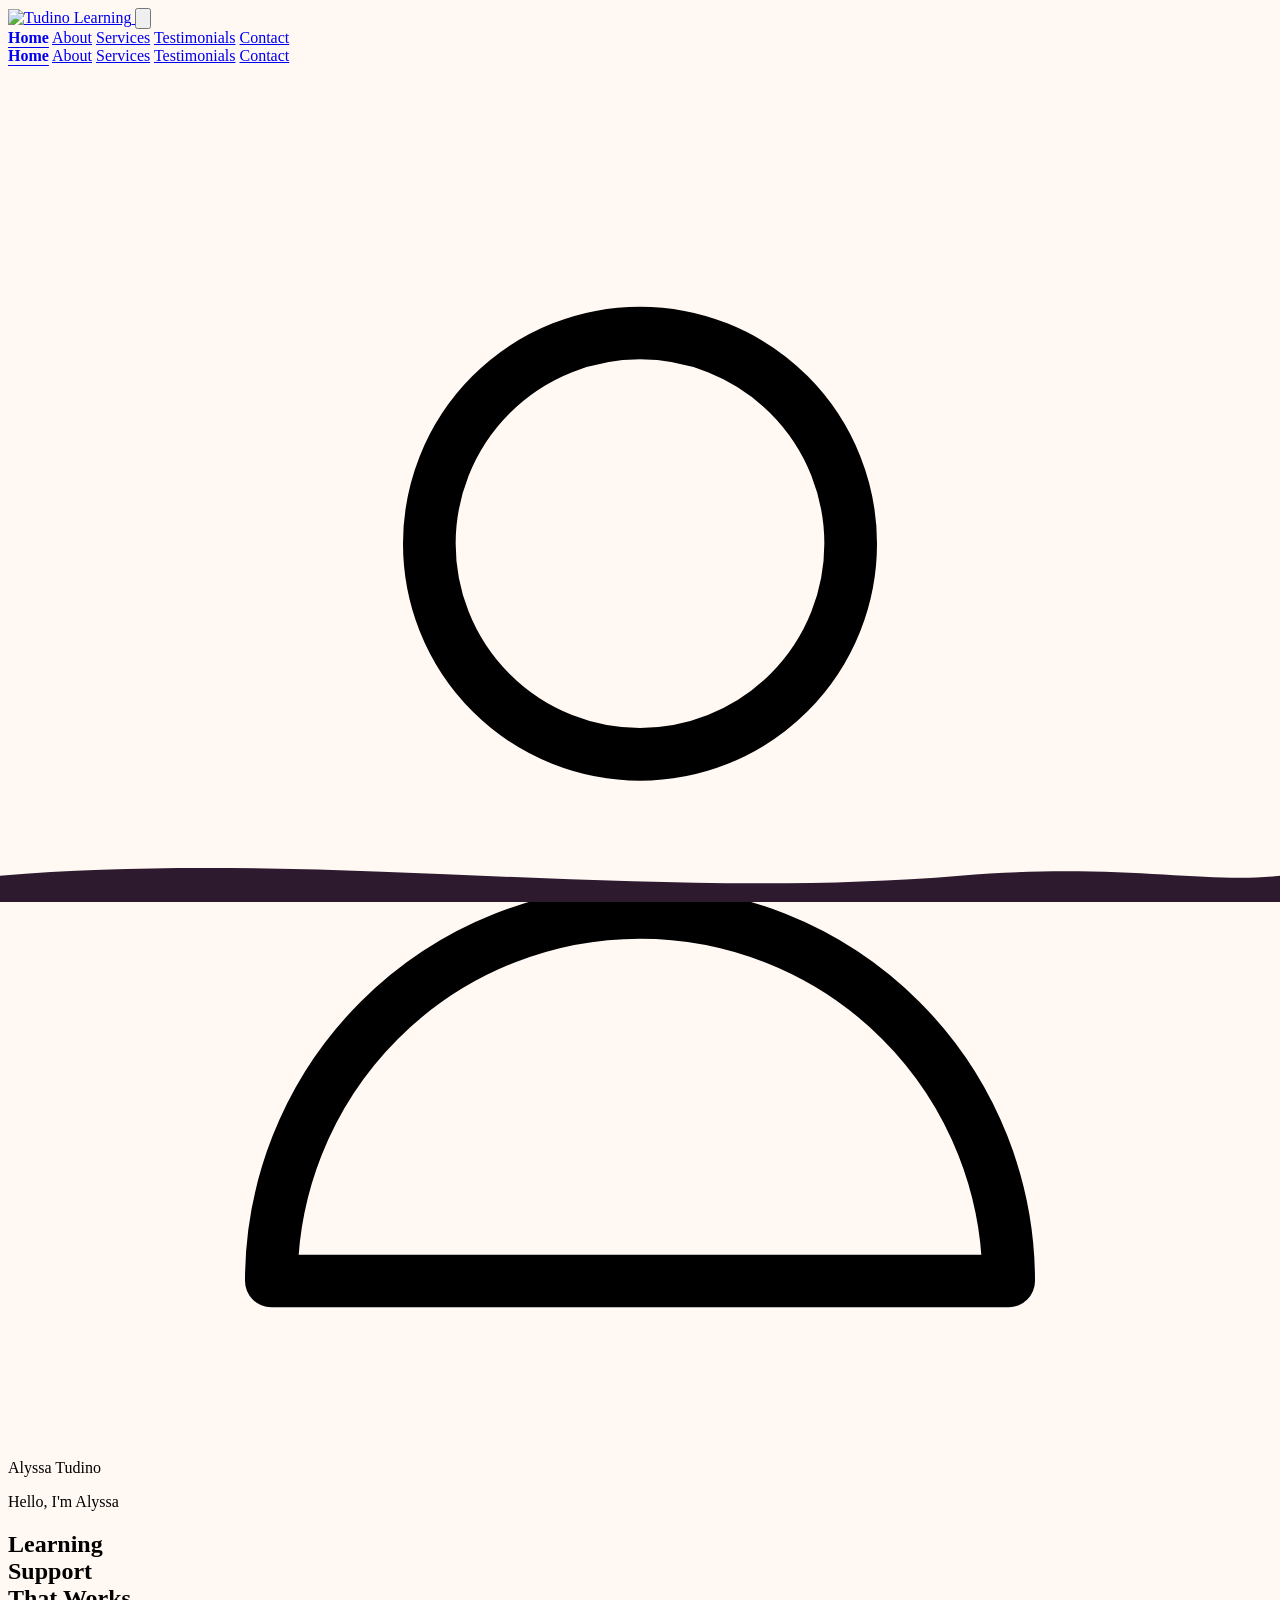
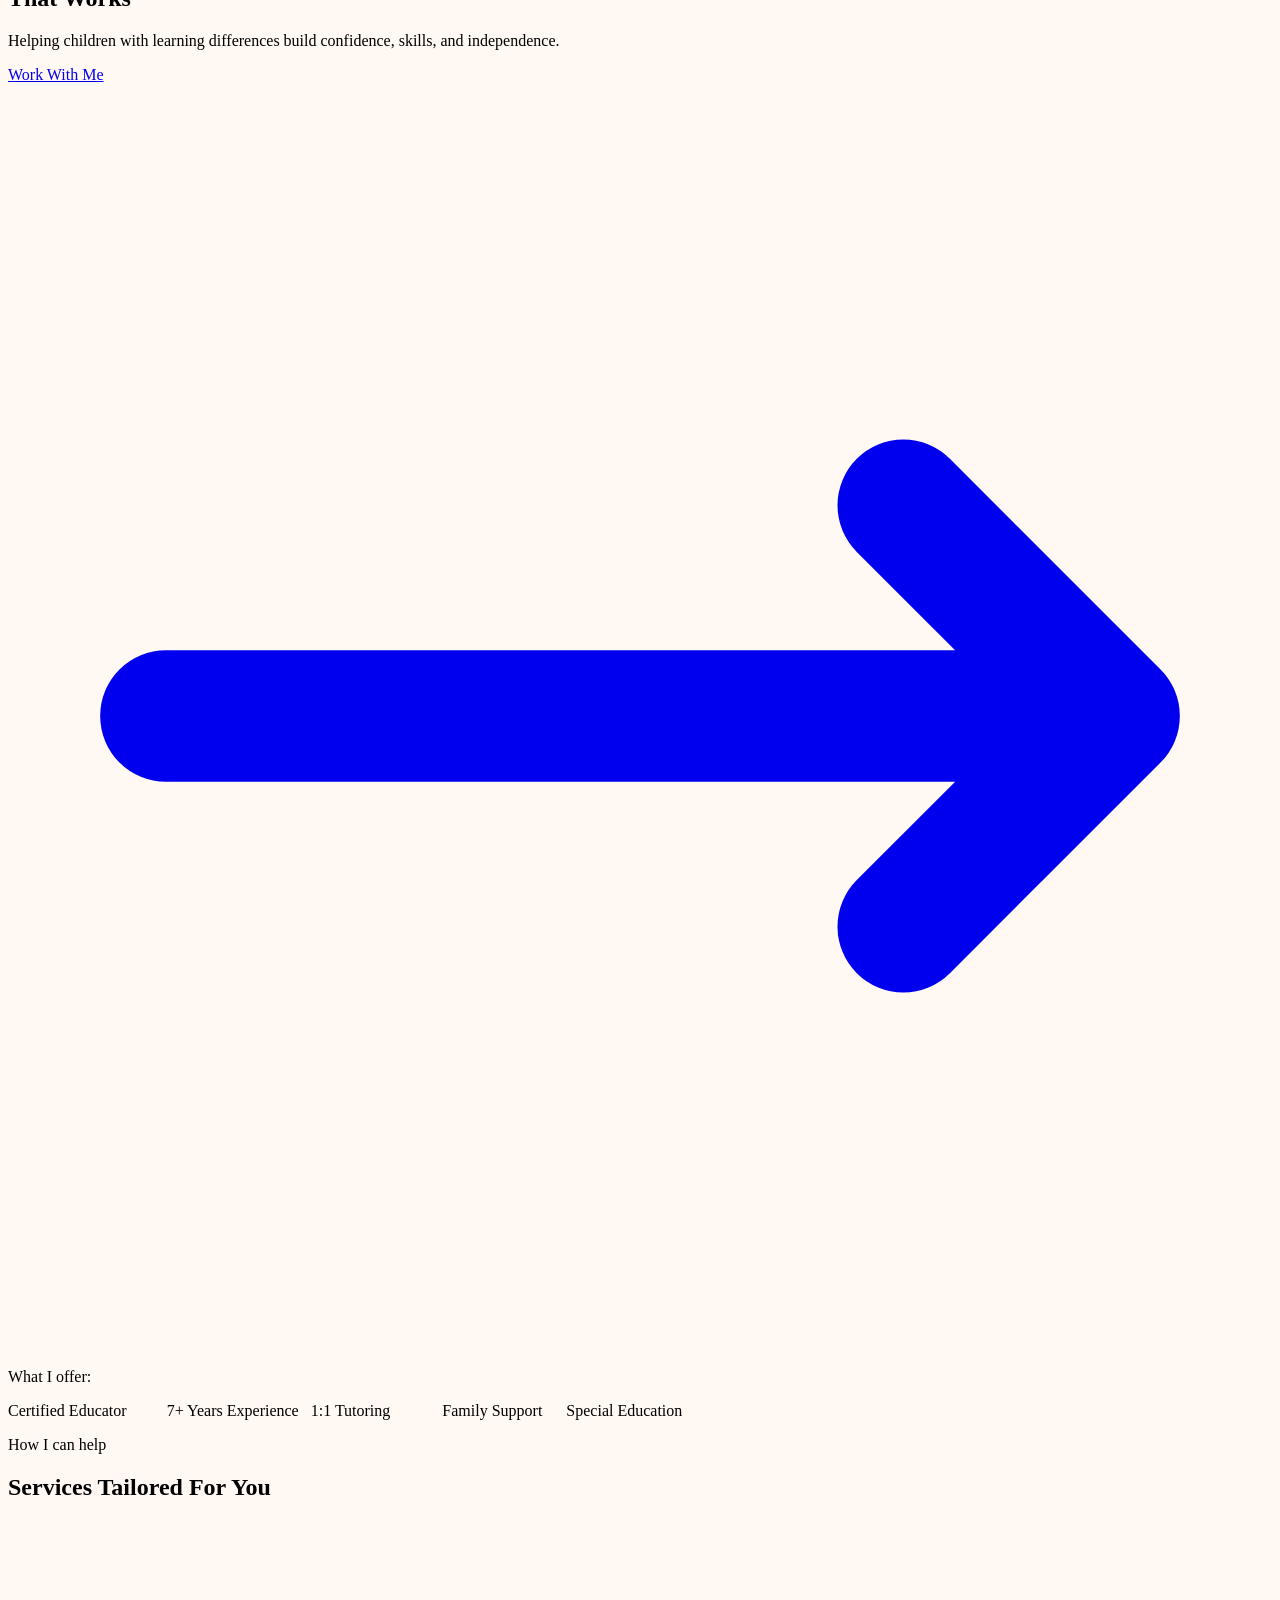
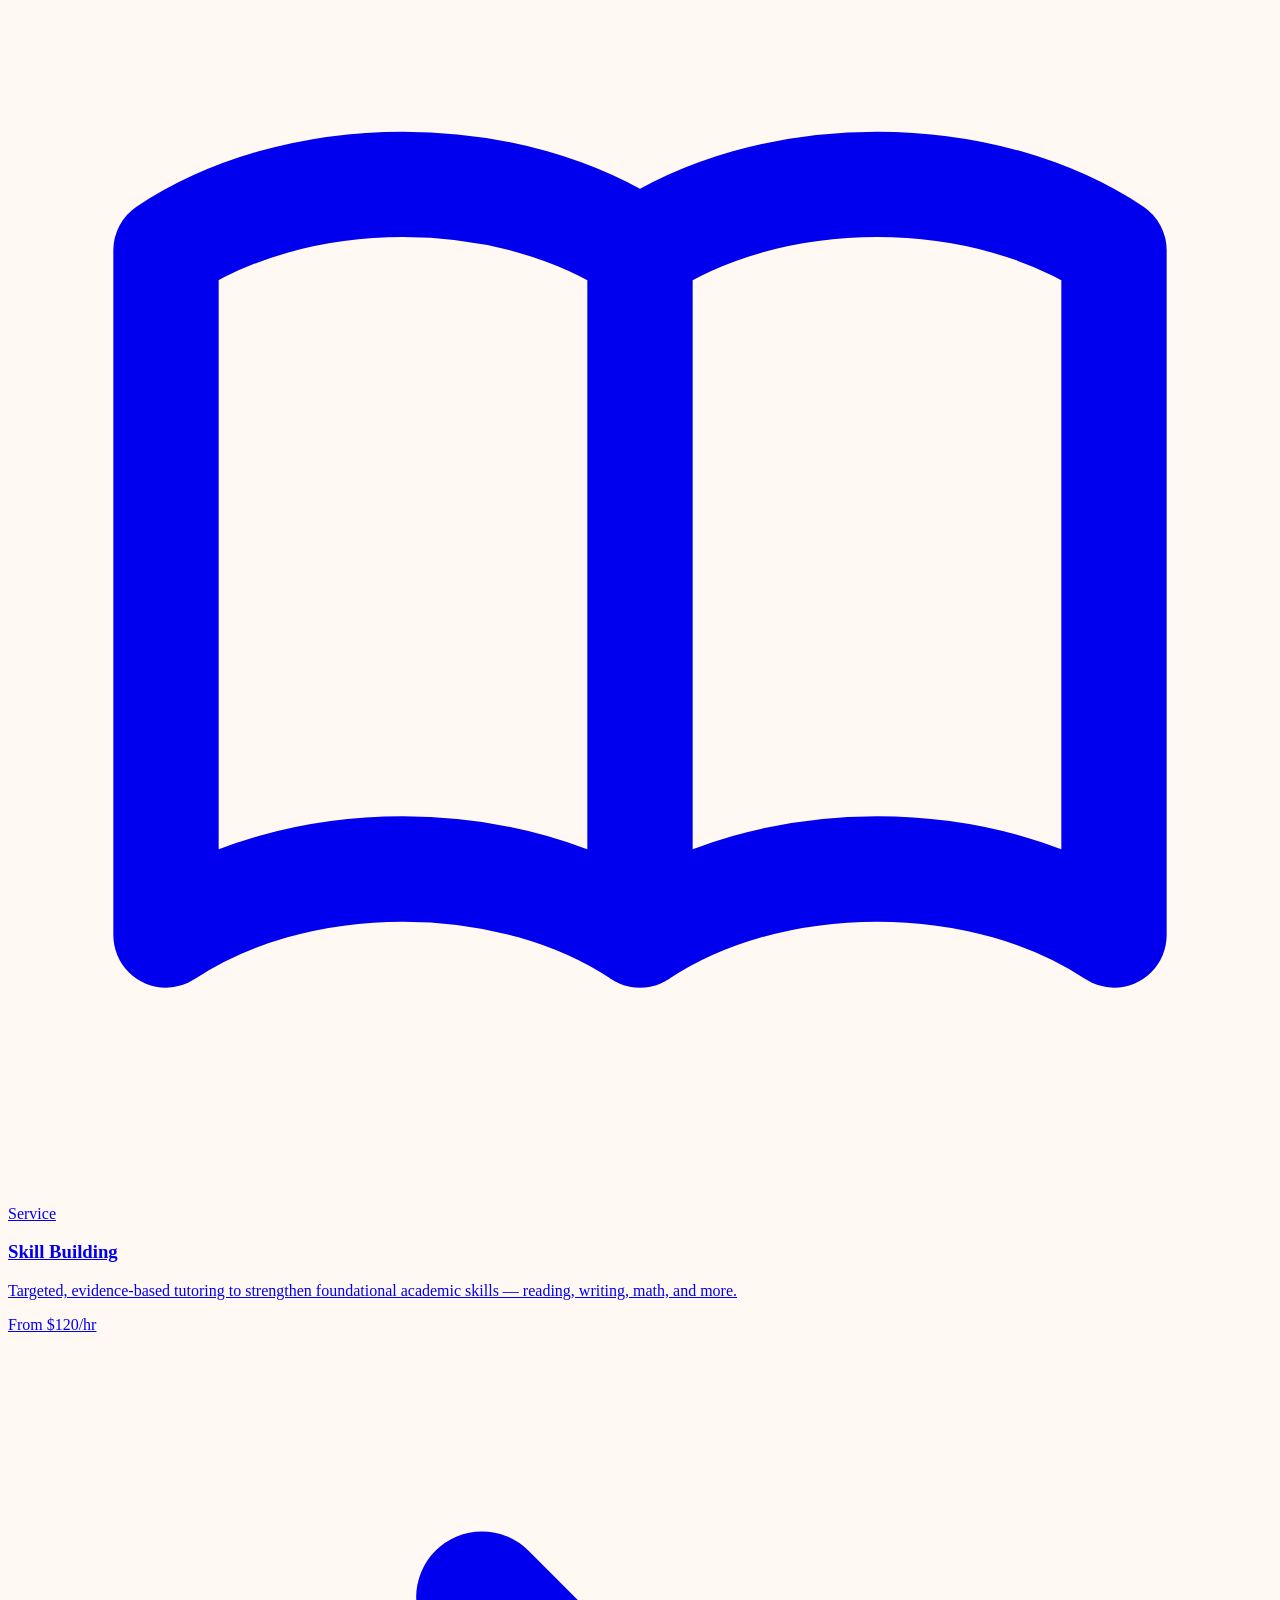
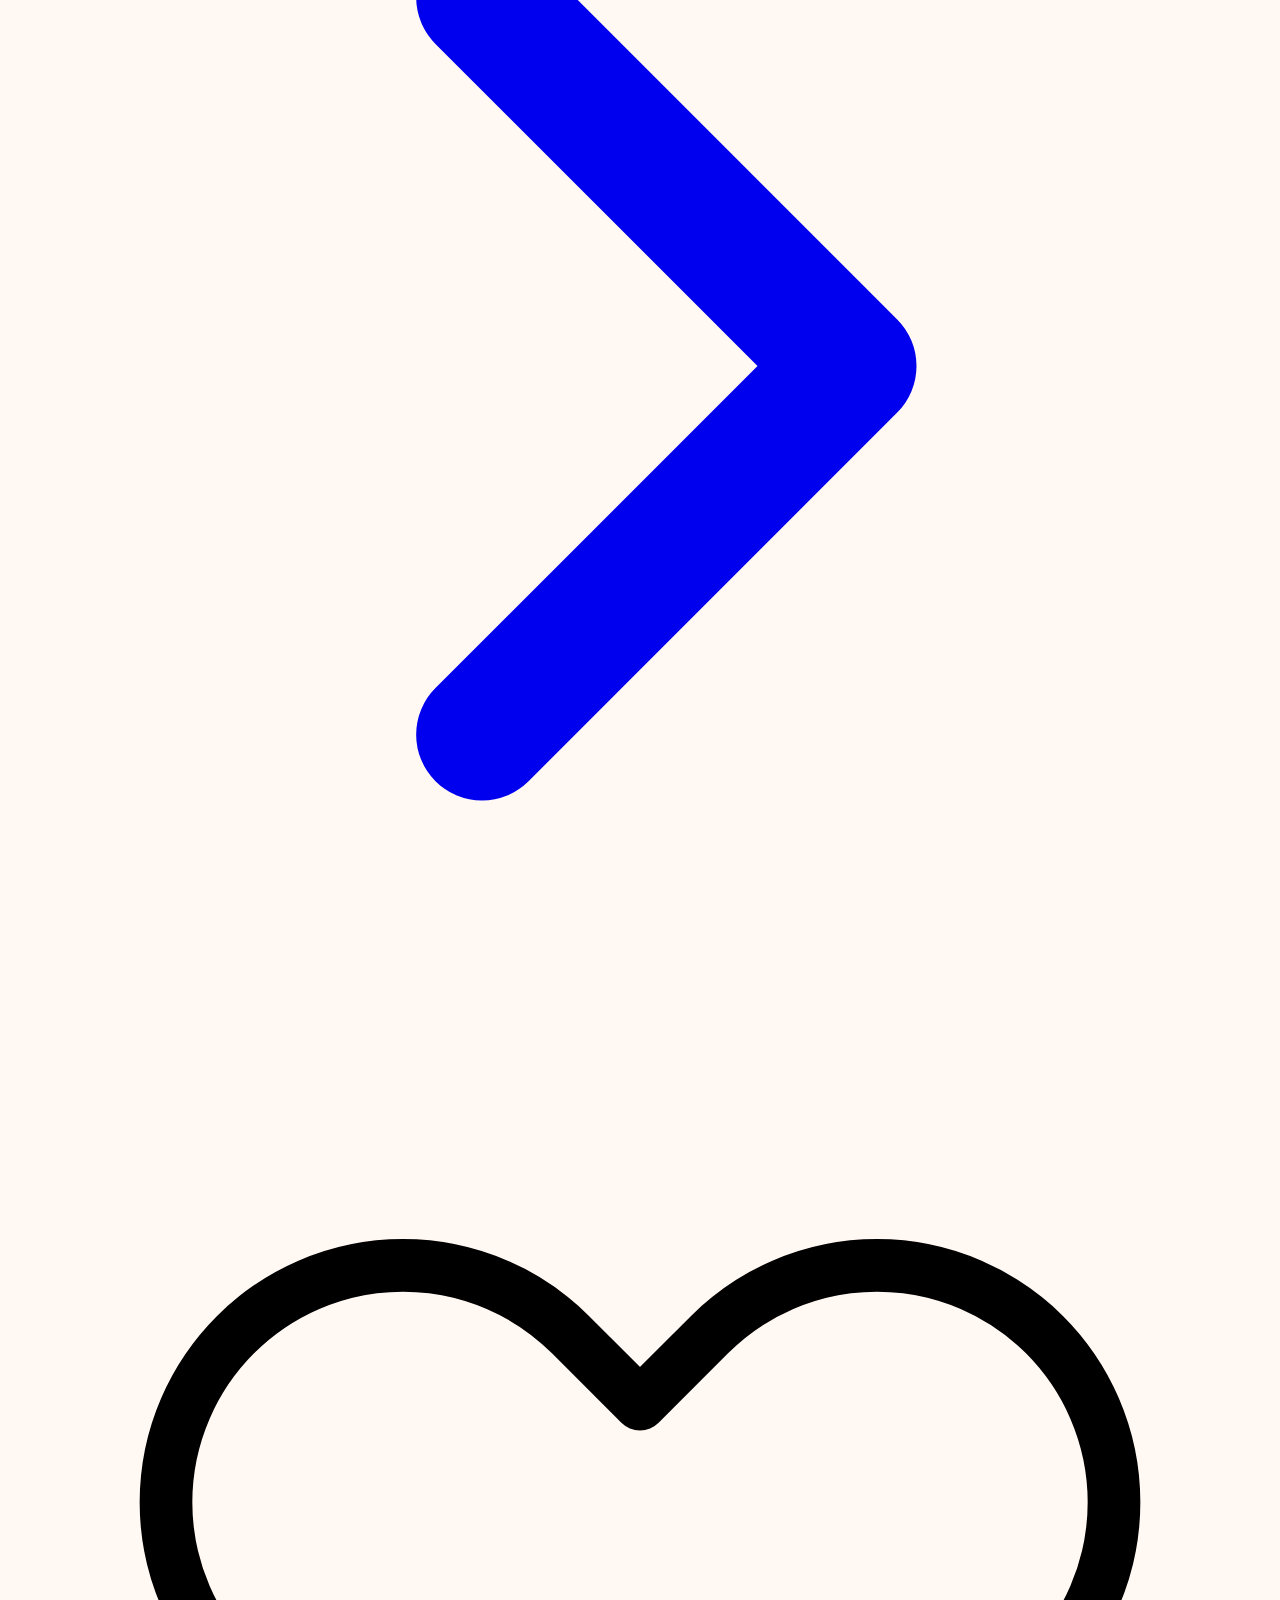
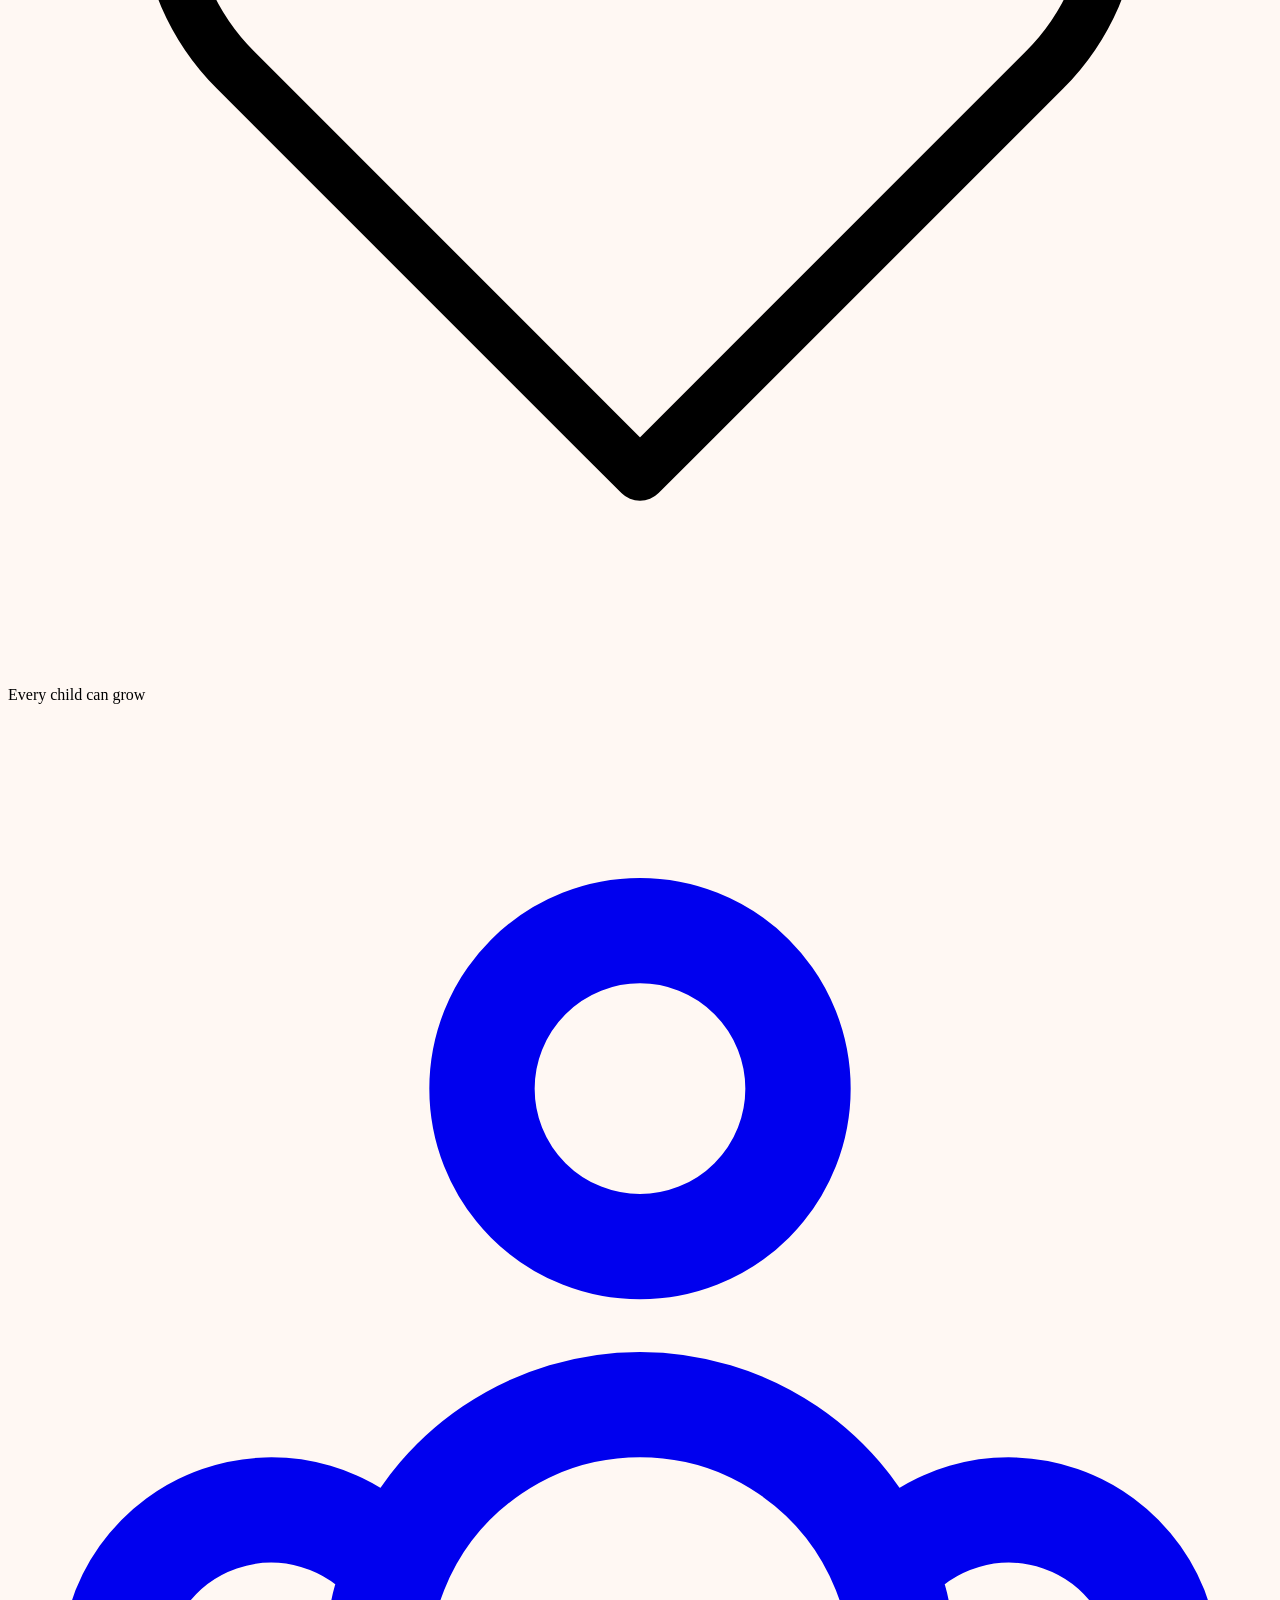
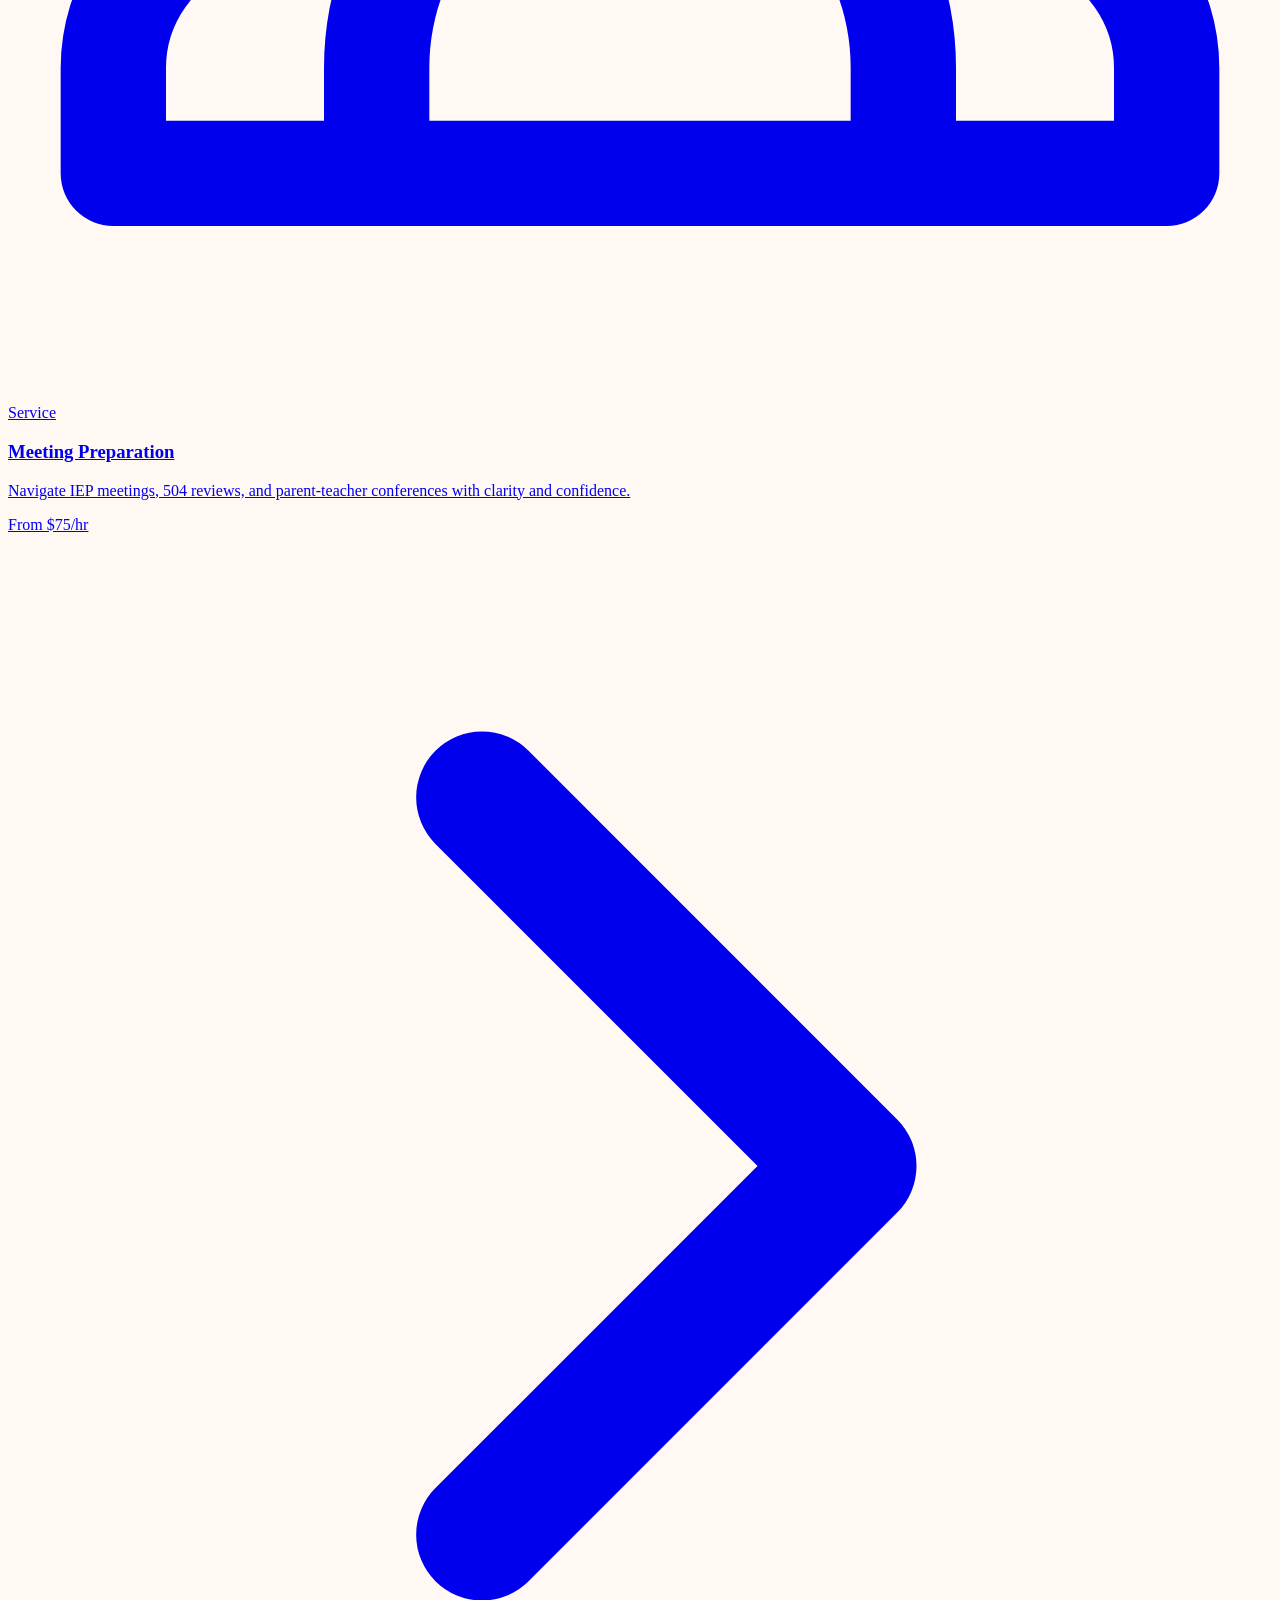
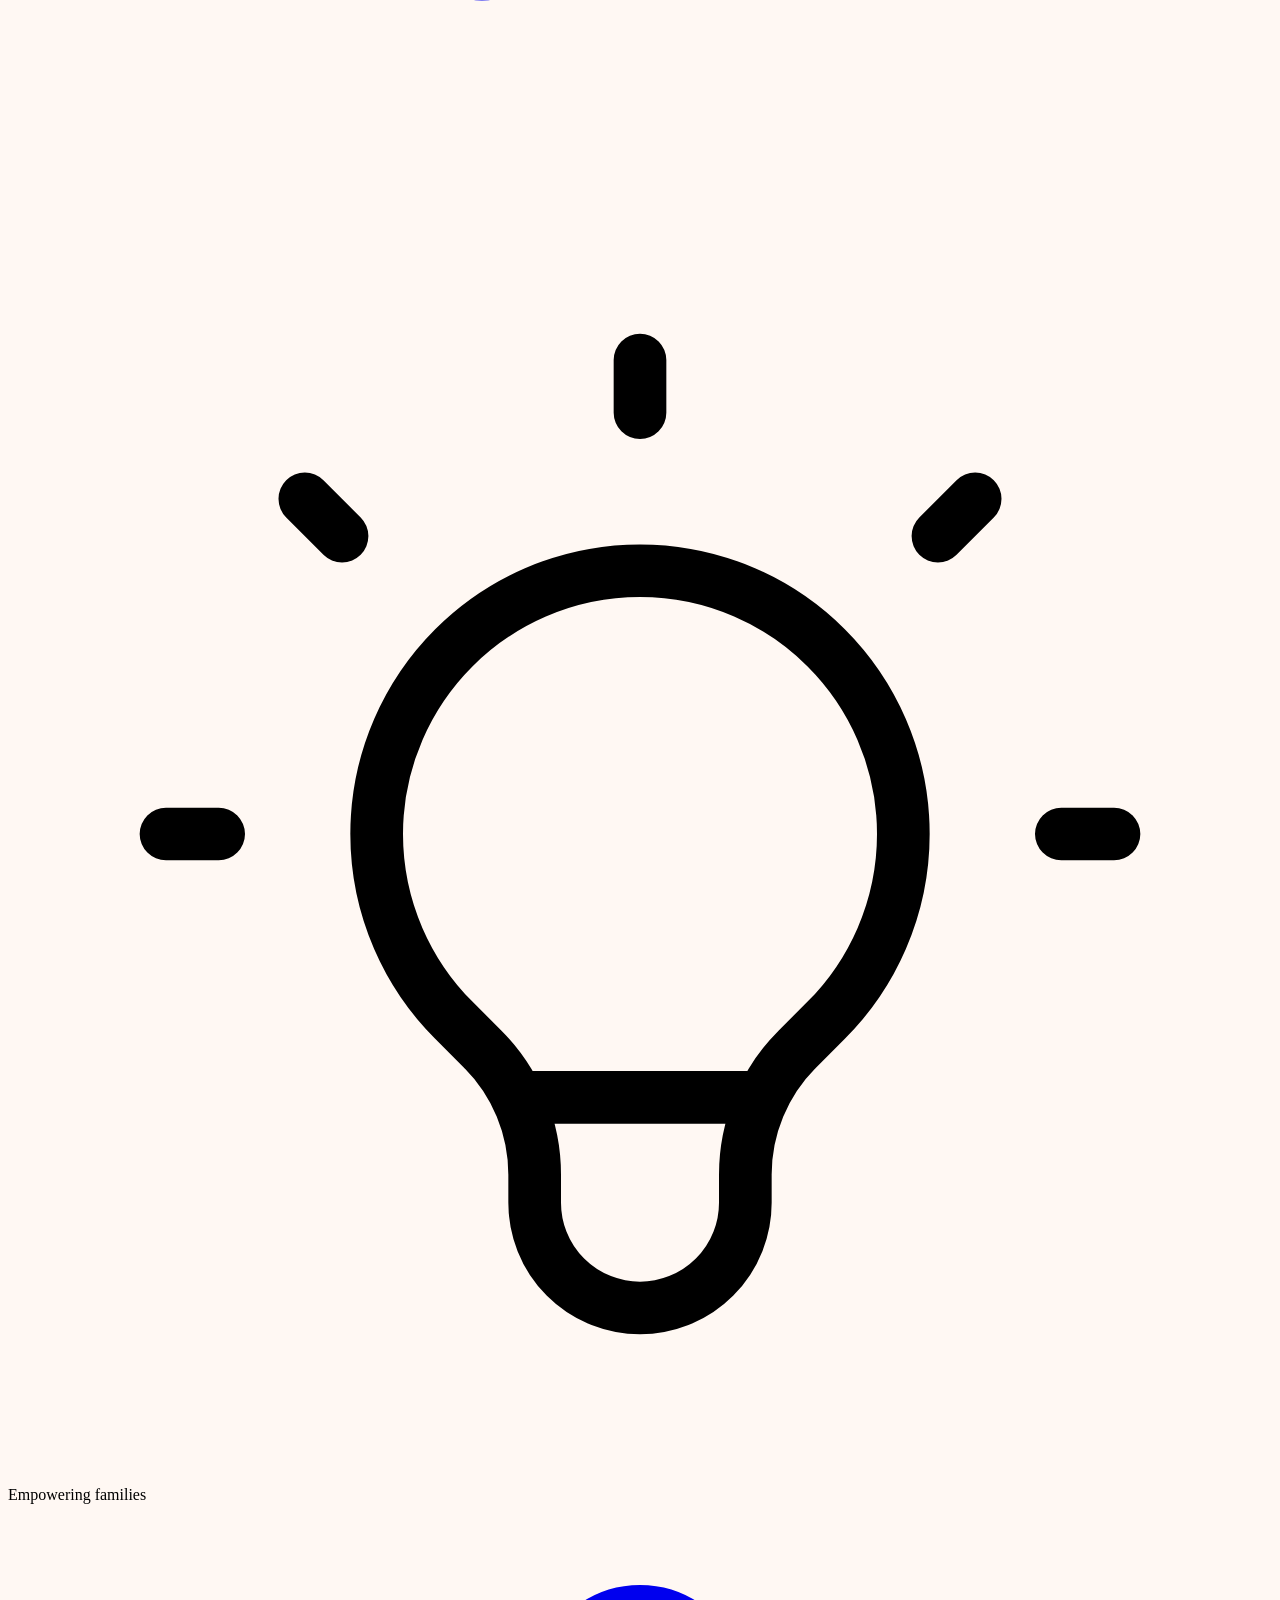
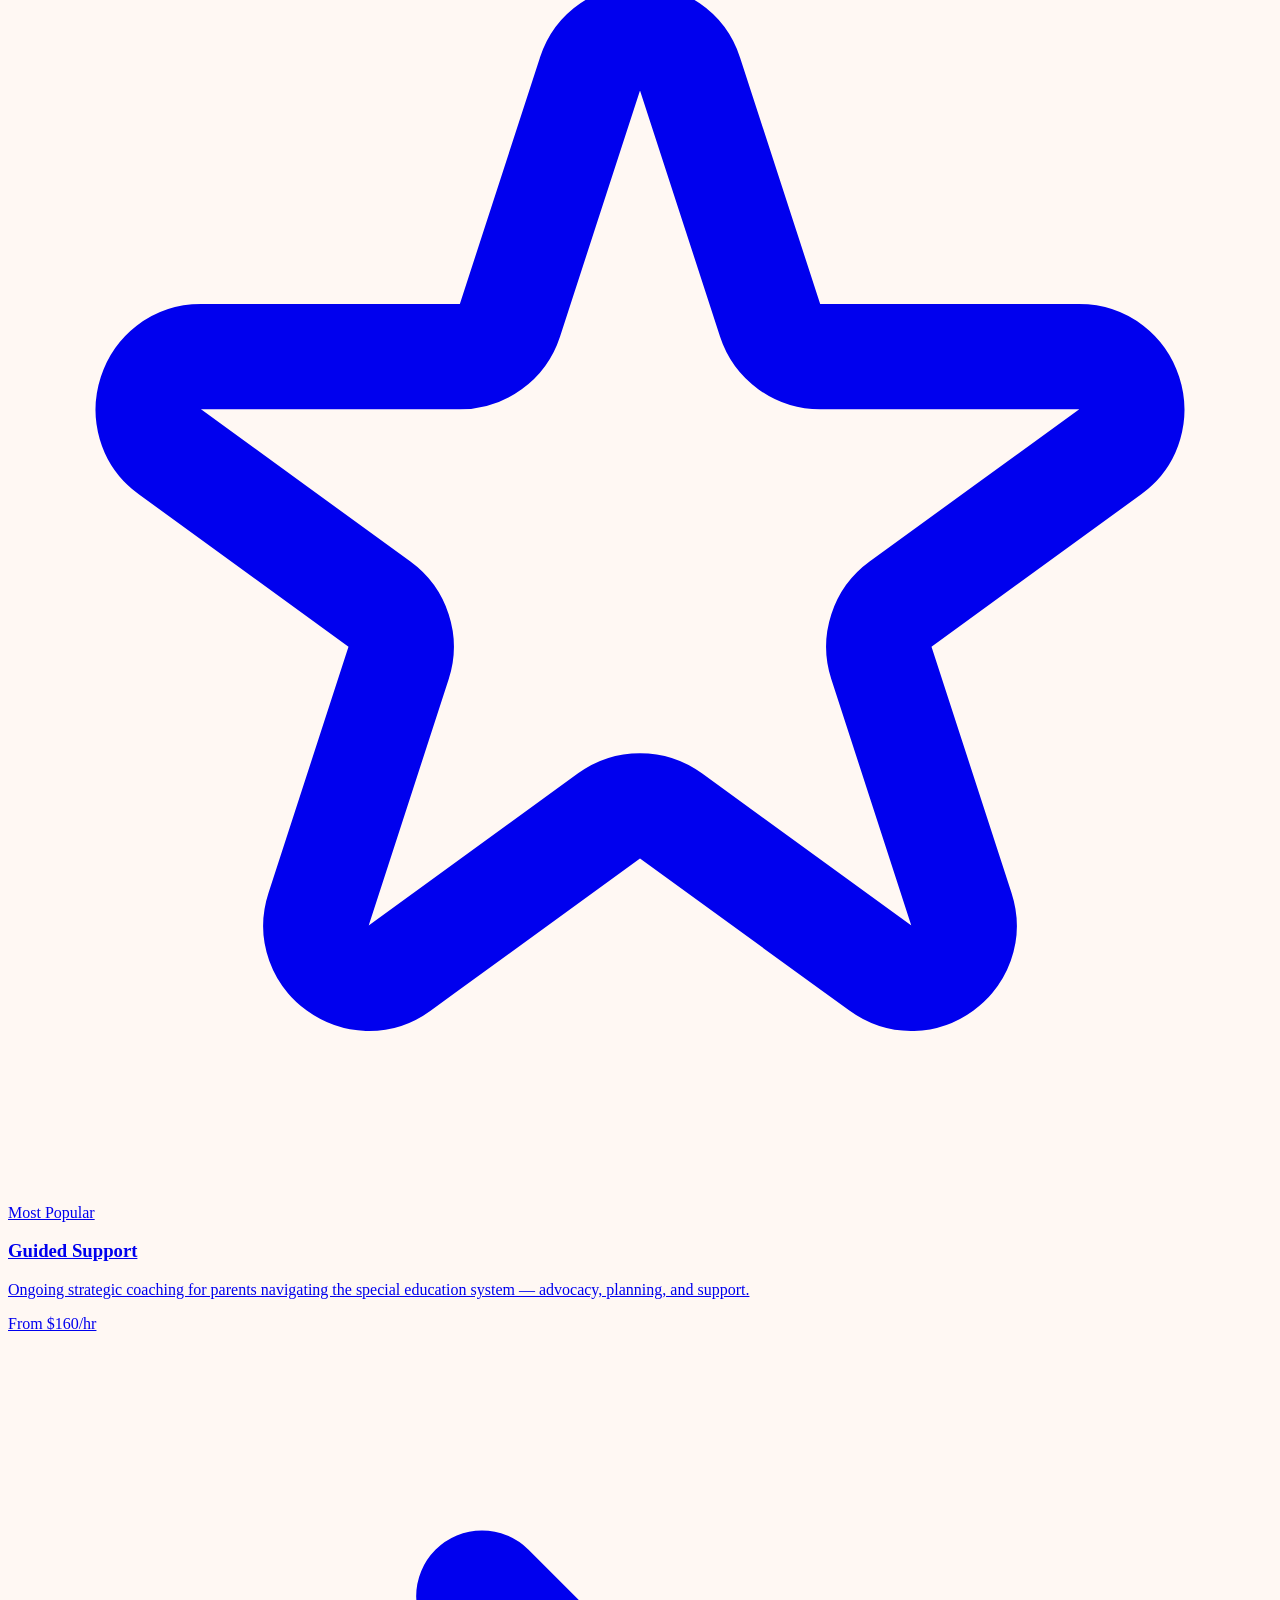
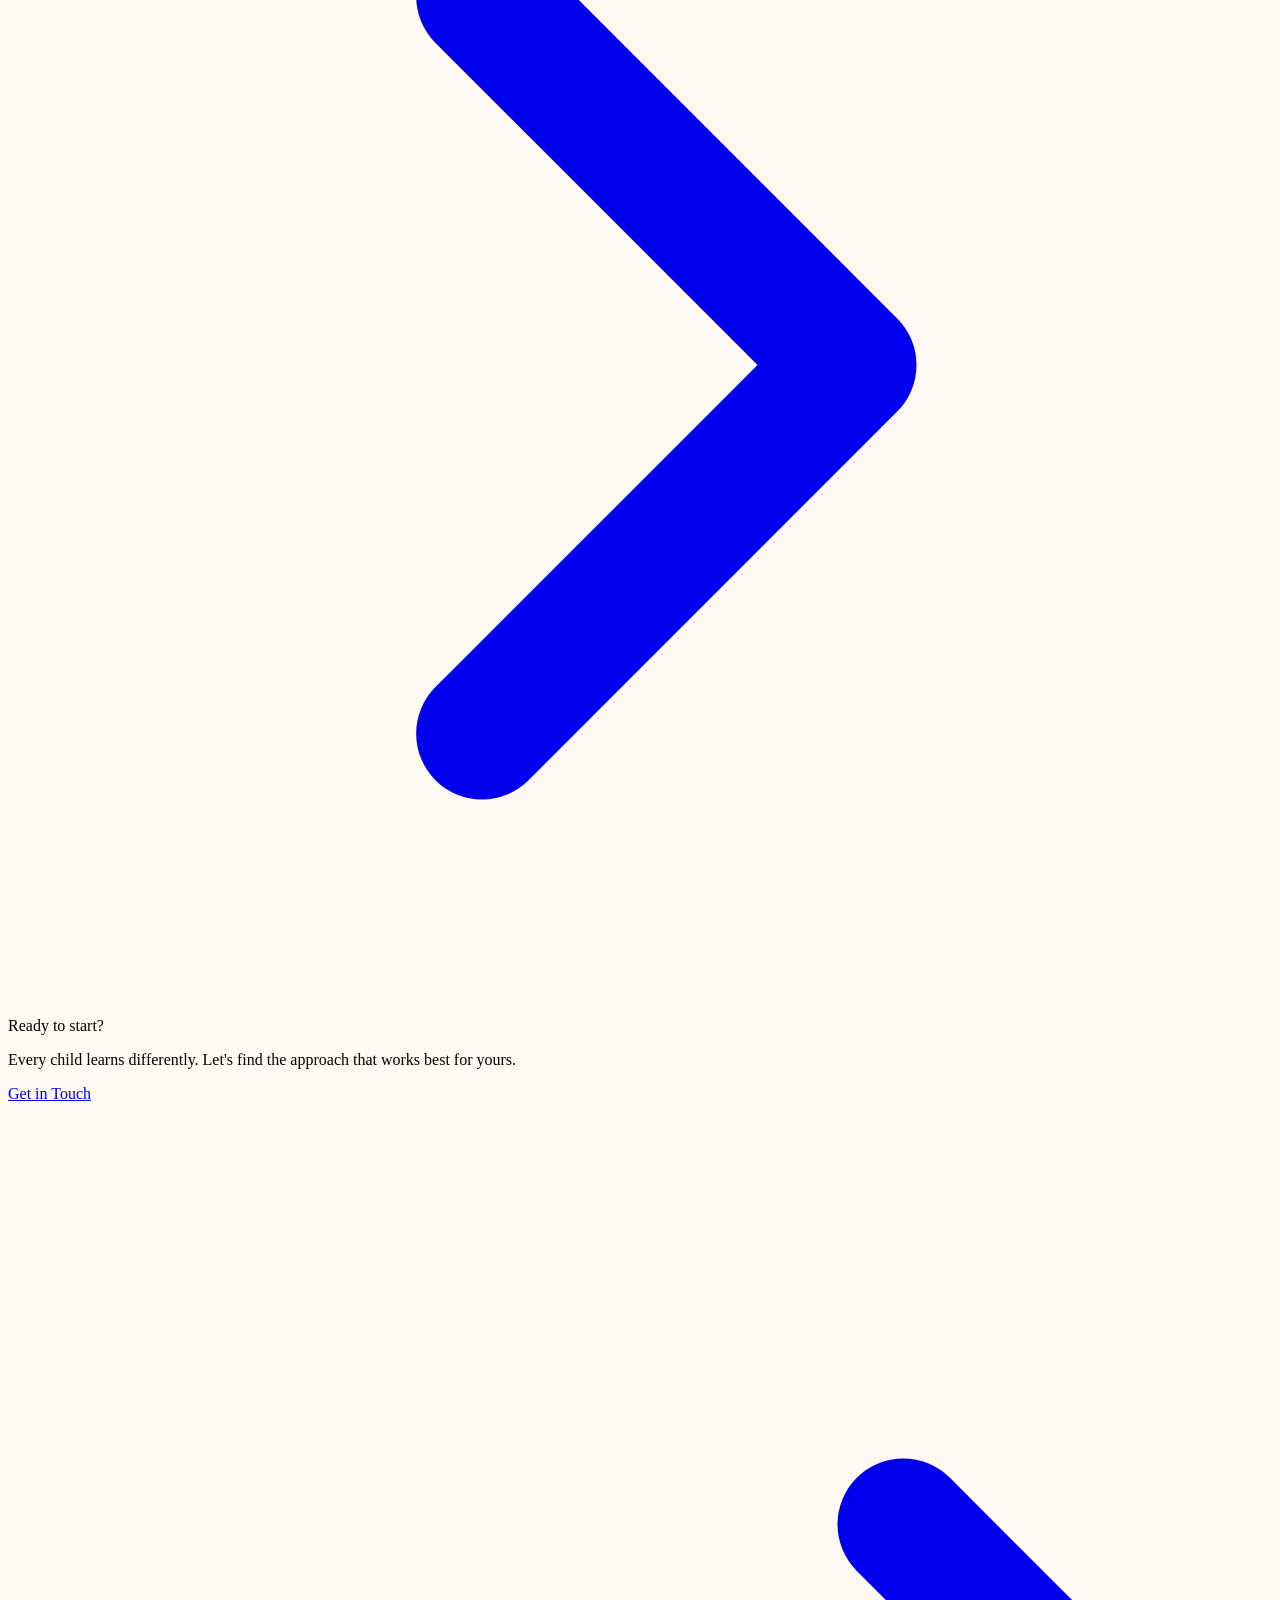
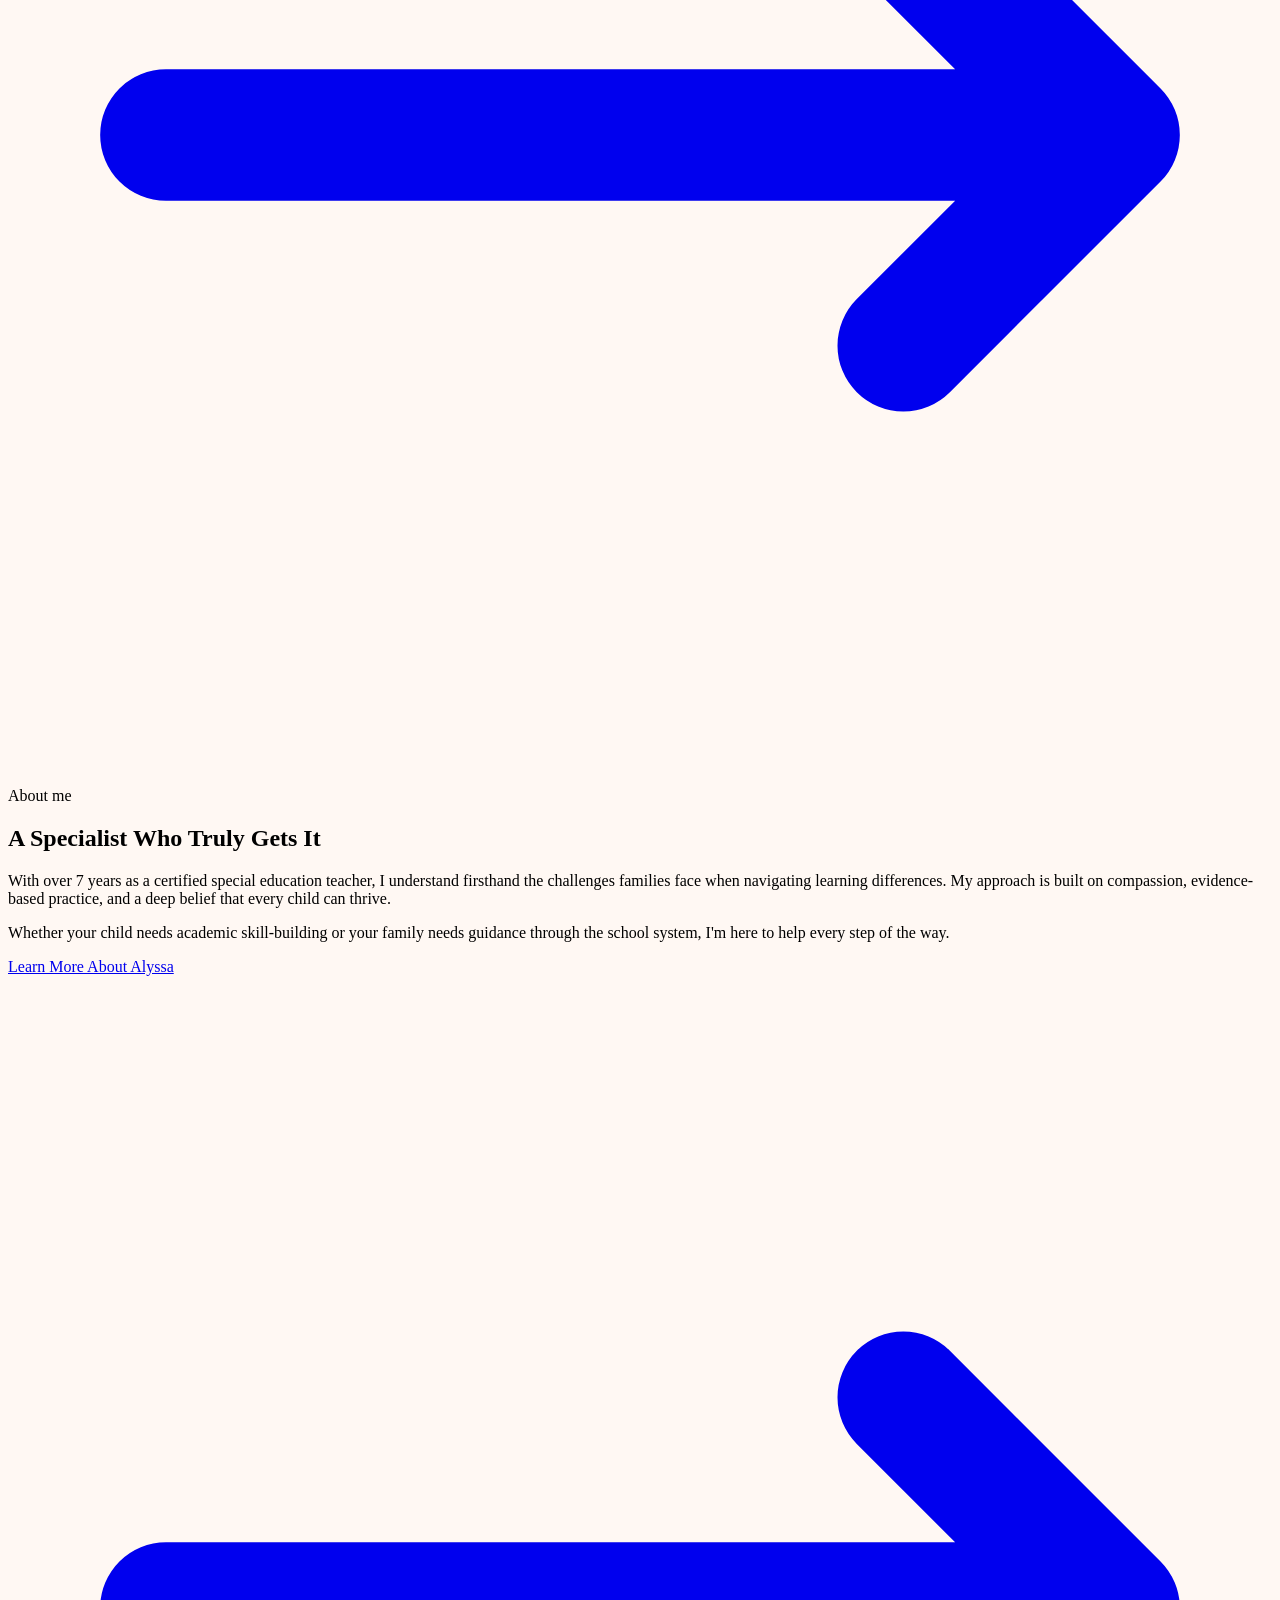
==== commit c1478df6: "first pass at new site" ====
--- a/index.html
+++ b/index.html
@@ -3,180 +3,269 @@
 <head>
   <meta charset="UTF-8" />
   <meta name="viewport" content="width=device-width, initial-scale=1.0" />
-  <title>Tudino Learning — Learning Specialist &amp; Family Support Partner</title>
-  <meta name="description" content="Alyssa Tudino is a certified Learning Specialist providing individualized tutoring and family support services. 7+ years of special education experience." />
+  <title>Tudino Learning — Personalized Tutoring &amp; Family Support</title>
+  <meta name="description" content="Personalized tutoring and family support for children with learning differences. Alyssa Tudino is a certified special education teacher with 7+ years of experience." />
   <meta name="author" content="Alyssa Tudino" />
   <meta name="robots" content="index, follow" />
-  <meta property="og:type" content="website" />
-  <meta property="og:site_name" content="Tudino Learning" />
-  <meta property="og:title" content="Tudino Learning — Learning Specialist &amp; Family Support Partner" />
-  <meta property="og:description" content="Alyssa Tudino is a certified Learning Specialist providing individualized tutoring and family support. 7+ years special education experience." />
   <link rel="icon" type="image/svg+xml" href="images/logos/small.svg" />
   <link rel="preconnect" href="https://fonts.bunny.net" />
-  <link href="https://fonts.bunny.net/css?family=plus-jakarta-sans:400,500,600,700,800" rel="stylesheet" />
+  <link href="https://fonts.bunny.net/css?family=dancing-script:400,700&family=playfair-display:700,800&family=dm-sans:400,500,600" rel="stylesheet" />
   <script src="https://cdn.tailwindcss.com"></script>
   <script>
     tailwind.config = {
       theme: {
         extend: {
-          fontFamily: { sans: ['"Plus Jakarta Sans"', 'system-ui', 'sans-serif'] }
+          fontFamily: {
+            sans: ['"DM Sans"', 'system-ui', 'sans-serif'],
+            script: ['"Dancing Script"', 'cursive'],
+            display: ['"Playfair Display"', 'serif'],
+          }
         }
       }
     }
   </script>
   <link rel="stylesheet" href="css/styles.css" />
 </head>
-<body class="bg-white text-slate-900 font-sans antialiased">
-<div class="page pt-16">
+<body class="bg-[#FFF8F3] text-slate-900 font-sans antialiased">
+<div class="page">
 
   <!-- HERO -->
-  <section class="bg-slate-900 relative overflow-hidden min-h-[90vh] flex items-center">
-    <div class="dot-pattern absolute inset-0"></div>
-    <div class="absolute inset-0 bg-gradient-to-br from-slate-900 via-slate-900 to-teal-950 opacity-90"></div>
-
-    <div class="relative w-full max-w-7xl mx-auto px-4 sm:px-6 lg:px-8 py-24 lg:py-32">
-      <div class="grid grid-cols-1 lg:grid-cols-2 gap-16 items-center">
-
-        <!-- Text -->
+  <section class="bg-pink-600 relative pt-16 pb-28">
+    <div class="relative max-w-6xl mx-auto px-4 sm:px-6 lg:px-8">
+      <div class="grid grid-cols-1 md:grid-cols-3 gap-8 items-center">
+
+        <!-- Left: Circular photo placeholder -->
+        <div class="flex justify-center md:justify-start">
+          <div class="w-52 h-52 md:w-64 md:h-64 rounded-full overflow-hidden border-4 border-white/30 shadow-2xl bg-gradient-to-br from-pink-400 to-rose-300 flex items-center justify-center flex-shrink-0">
+            <div class="text-center">
+              <svg class="w-16 h-16 text-white/60 mx-auto mb-2" fill="none" stroke="currentColor" stroke-width="1" viewBox="0 0 24 24"><path stroke-linecap="round" stroke-linejoin="round" d="M16 7a4 4 0 11-8 0 4 4 0 018 0zM12 14a7 7 0 00-7 7h14a7 7 0 00-7-7z"/></svg>
+              <p class="text-white/60 text-xs font-medium">Alyssa Tudino</p>
+            </div>
+          </div>
+        </div>
+
+        <!-- Center: Heading -->
+        <div class="text-center">
+          <p class="font-script text-xl text-pink-200 mb-3">Hello, I'm Alyssa</p>
+          <h1 class="font-display text-4xl md:text-5xl text-white font-bold leading-tight mb-4">
+            Learning<br/>Support<br/>That Works
+          </h1>
+          <p class="text-pink-100 text-base leading-relaxed mb-6 max-w-xs mx-auto">Helping children with learning differences build confidence, skills, and independence.</p>
+          <a href="contact.html" class="inline-flex items-center gap-2 px-7 py-3 bg-white text-pink-600 font-semibold rounded-full hover:bg-pink-50 transition-colors shadow-lg">
+            Work With Me
+            <svg class="w-4 h-4" fill="none" stroke="currentColor" stroke-width="2.5" viewBox="0 0 24 24"><path stroke-linecap="round" stroke-linejoin="round" d="M17 8l4 4m0 0l-4 4m4-4H3"/></svg>
+          </a>
+        </div>
+
+        <!-- Right: Credential pills — staggered/overlapping -->
+        <div class="flex flex-col items-start md:items-start" style="gap: 0;">
+          <p class="font-script text-lg text-pink-200 mb-3">What I offer:</p>
+          <span class="bg-[#C8F5EC] text-gray-800 px-5 py-2 rounded-full text-sm font-medium shadow-sm" style="margin-left: 0; margin-bottom: -8px; position: relative; z-index: 5;">Certified Educator</span>
+          <span class="bg-yellow-100 text-gray-800 px-5 py-2 rounded-full text-sm font-medium shadow-sm" style="margin-left: 36px; margin-bottom: -8px; position: relative; z-index: 4;">7+ Years Experience</span>
+          <span class="bg-[#FFCDB8] text-gray-800 px-5 py-2 rounded-full text-sm font-medium shadow-sm" style="margin-left: 8px; margin-bottom: -8px; position: relative; z-index: 3;">1:1 Tutoring</span>
+          <span class="bg-purple-100 text-gray-800 px-5 py-2 rounded-full text-sm font-medium shadow-sm" style="margin-left: 48px; margin-bottom: -8px; position: relative; z-index: 2;">Family Support</span>
+          <span class="bg-pink-100 text-gray-800 px-5 py-2 rounded-full text-sm font-medium shadow-sm" style="margin-left: 20px; position: relative; z-index: 1;">Special Education</span>
+        </div>
+
+      </div>
+    </div>
+
+    <!-- Wavy divider -->
+    <div class="wave-divider">
+      <svg viewBox="0 0 1440 80" preserveAspectRatio="none" class="w-full block">
+        <path fill="#FFF8F3" d="M0,32 C240,80 480,0 720,40 C960,80 1200,20 1440,40 L1440,80 L0,80 Z"/>
+      </svg>
+    </div>
+  </section>
+
+  <!-- BENTO SERVICES GRID -->
+  <section class="py-20 px-4 sm:px-6 lg:px-8">
+    <div class="max-w-6xl mx-auto">
+      <div class="text-center mb-12">
+        <p class="font-script text-2xl text-pink-500 mb-2">How I can help</p>
+        <h2 class="font-display text-4xl text-slate-900 font-bold">Services Tailored For You</h2>
+      </div>
+
+      <div class="grid grid-cols-1 md:grid-cols-3 gap-4">
+
+        <!-- Row 1 -->
+        <a href="tutoring-skill-building.html" class="bg-[#C8F5EC] rounded-3xl p-8 min-h-[280px] flex flex-col justify-between hover:scale-[1.02] transition-transform group">
+          <div>
+            <div class="w-10 h-10 bg-emerald-600/20 rounded-xl flex items-center justify-center mb-4">
+              <svg class="w-5 h-5 text-emerald-700" fill="none" stroke="currentColor" stroke-width="2" viewBox="0 0 24 24"><path stroke-linecap="round" stroke-linejoin="round" d="M12 6.253v13m0-13C10.832 5.477 9.246 5 7.5 5S4.168 5.477 3 6.253v13C4.168 18.477 5.754 18 7.5 18s3.332.477 4.5 1.253m0-13C13.168 5.477 14.754 5 16.5 5c1.747 0 3.332.477 4.5 1.253v13C19.832 18.477 18.247 18 16.5 18c-1.746 0-3.332.477-4.5 1.253"/></svg>
+            </div>
+            <p class="font-script text-lg text-emerald-700 mb-1">Service</p>
+            <h3 class="font-display text-2xl text-slate-900 font-bold mb-3">Skill Building</h3>
+            <p class="text-slate-600 text-sm leading-relaxed">Targeted, evidence-based tutoring to strengthen foundational academic skills — reading, writing, math, and more.</p>
+          </div>
+          <div class="flex items-center gap-2 text-emerald-700 text-sm font-semibold mt-4">
+            From $120/hr
+            <svg class="w-4 h-4 group-hover:translate-x-1 transition-transform" fill="none" stroke="currentColor" stroke-width="2.5" viewBox="0 0 24 24"><path stroke-linecap="round" stroke-linejoin="round" d="M9 5l7 7-7 7"/></svg>
+          </div>
+        </a>
+
+        <div class="bg-pink-100 rounded-3xl min-h-[280px] overflow-hidden relative">
+          <div class="absolute inset-0 bg-gradient-to-br from-pink-200 to-rose-200 flex items-center justify-center">
+            <div class="text-center p-6">
+              <svg class="w-12 h-12 text-pink-400 mx-auto mb-3" fill="none" stroke="currentColor" stroke-width="1" viewBox="0 0 24 24"><path stroke-linecap="round" stroke-linejoin="round" d="M4.318 6.318a4.5 4.5 0 000 6.364L12 20.364l7.682-7.682a4.5 4.5 0 00-6.364-6.364L12 7.636l-1.318-1.318a4.5 4.5 0 00-6.364 0z"/></svg>
+              <p class="font-script text-xl text-pink-600">Every child can grow</p>
+            </div>
+          </div>
+        </div>
+
+        <a href="tutoring-meeting-support.html" class="bg-[#FFCDB8] rounded-3xl p-8 min-h-[280px] flex flex-col justify-between hover:scale-[1.02] transition-transform group">
+          <div>
+            <div class="w-10 h-10 bg-orange-600/20 rounded-xl flex items-center justify-center mb-4">
+              <svg class="w-5 h-5 text-orange-700" fill="none" stroke="currentColor" stroke-width="2" viewBox="0 0 24 24"><path stroke-linecap="round" stroke-linejoin="round" d="M17 20h5v-2a3 3 0 00-5.356-1.857M17 20H7m10 0v-2c0-.656-.126-1.283-.356-1.857M7 20H2v-2a3 3 0 015.356-1.857M7 20v-2c0-.656.126-1.283.356-1.857m0 0a5.002 5.002 0 019.288 0M15 7a3 3 0 11-6 0 3 3 0 016 0z"/></svg>
+            </div>
+            <p class="font-script text-lg text-orange-700 mb-1">Service</p>
+            <h3 class="font-display text-2xl text-slate-900 font-bold mb-3">Meeting Preparation</h3>
+            <p class="text-slate-600 text-sm leading-relaxed">Navigate IEP meetings, 504 reviews, and parent-teacher conferences with clarity and confidence.</p>
+          </div>
+          <div class="flex items-center gap-2 text-orange-700 text-sm font-semibold mt-4">
+            From $75/hr
+            <svg class="w-4 h-4 group-hover:translate-x-1 transition-transform" fill="none" stroke="currentColor" stroke-width="2.5" viewBox="0 0 24 24"><path stroke-linecap="round" stroke-linejoin="round" d="M9 5l7 7-7 7"/></svg>
+          </div>
+        </a>
+
+        <!-- Row 2 -->
+        <div class="bg-[#E8DCF8] rounded-3xl min-h-[280px] overflow-hidden relative">
+          <div class="absolute inset-0 bg-gradient-to-br from-purple-200 to-violet-200 flex items-center justify-center">
+            <div class="text-center p-6">
+              <svg class="w-12 h-12 text-purple-400 mx-auto mb-3" fill="none" stroke="currentColor" stroke-width="1" viewBox="0 0 24 24"><path stroke-linecap="round" stroke-linejoin="round" d="M9.663 17h4.673M12 3v1m6.364 1.636l-.707.707M21 12h-1M4 12H3m3.343-5.657l-.707-.707m2.828 9.9a5 5 0 117.072 0l-.548.547A3.374 3.374 0 0014 18.469V19a2 2 0 11-4 0v-.531c0-.895-.356-1.754-.988-2.386l-.548-.547z"/></svg>
+              <p class="font-script text-xl text-purple-600">Empowering families</p>
+            </div>
+          </div>
+        </div>
+
+        <a href="tutoring-guided-support.html" class="bg-pink-600 rounded-3xl p-8 min-h-[280px] flex flex-col justify-between hover:scale-[1.02] transition-transform group">
+          <div>
+            <div class="w-10 h-10 bg-white/20 rounded-xl flex items-center justify-center mb-4">
+              <svg class="w-5 h-5 text-white" fill="none" stroke="currentColor" stroke-width="2" viewBox="0 0 24 24"><path stroke-linecap="round" stroke-linejoin="round" d="M11.049 2.927c.3-.921 1.603-.921 1.902 0l1.519 4.674a1 1 0 00.95.69h4.915c.969 0 1.371 1.24.588 1.81l-3.976 2.888a1 1 0 00-.363 1.118l1.518 4.674c.3.922-.755 1.688-1.538 1.118l-3.976-2.888a1 1 0 00-1.176 0l-3.976 2.888c-.783.57-1.838-.197-1.538-1.118l1.518-4.674a1 1 0 00-.363-1.118l-3.976-2.888c-.784-.57-.38-1.81.588-1.81h4.914a1 1 0 00.951-.69l1.519-4.674z"/></svg>
+            </div>
+            <p class="font-script text-lg text-pink-200 mb-1">Most Popular</p>
+            <h3 class="font-display text-2xl text-white font-bold mb-3">Guided Support</h3>
+            <p class="text-pink-100 text-sm leading-relaxed">Ongoing strategic coaching for parents navigating the special education system — advocacy, planning, and support.</p>
+          </div>
+          <div class="flex items-center gap-2 text-white text-sm font-semibold mt-4">
+            From $160/hr
+            <svg class="w-4 h-4 group-hover:translate-x-1 transition-transform" fill="none" stroke="currentColor" stroke-width="2.5" viewBox="0 0 24 24"><path stroke-linecap="round" stroke-linejoin="round" d="M9 5l7 7-7 7"/></svg>
+          </div>
+        </a>
+
+        <div class="bg-[#FFF4B8] rounded-3xl p-8 min-h-[280px] flex flex-col justify-between">
+          <div>
+            <p class="font-script text-2xl text-yellow-700 mb-3">Ready to start?</p>
+            <p class="text-slate-700 text-sm leading-relaxed mb-4">Every child learns differently. Let's find the approach that works best for yours.</p>
+          </div>
+          <a href="contact.html" class="inline-flex items-center gap-2 px-6 py-3 bg-slate-900 text-white font-semibold rounded-full hover:bg-slate-800 transition-colors text-sm w-fit">
+            Get in Touch
+            <svg class="w-4 h-4" fill="none" stroke="currentColor" stroke-width="2.5" viewBox="0 0 24 24"><path stroke-linecap="round" stroke-linejoin="round" d="M17 8l4 4m0 0l-4 4m4-4H3"/></svg>
+          </a>
+        </div>
+
+      </div>
+    </div>
+  </section>
+
+  <!-- ABOUT STRIP -->
+  <section class="py-20 bg-white">
+    <div class="max-w-6xl mx-auto px-4 sm:px-6 lg:px-8">
+      <div class="grid grid-cols-1 md:grid-cols-2 gap-12 items-center">
         <div>
-          <div class="inline-flex items-center gap-2 bg-teal-500/10 text-teal-400 text-xs font-semibold px-3.5 py-1.5 rounded-full uppercase tracking-widest mb-6 border border-teal-500/20">
-            <span class="w-1.5 h-1.5 bg-teal-400 rounded-full animate-pulse"></span>
-            Learning Specialist &amp; Family Support Partner
-          </div>
-          <h1 class="text-5xl sm:text-6xl lg:text-7xl font-extrabold text-white leading-[1.08] tracking-tight mb-6">
-            Hi, I'm<br>
-            <span class="text-teal-400">Alyssa</span><br>
-            <span class="text-teal-400">Tudino</span>
-          </h1>
-          <p class="text-lg text-slate-300 leading-relaxed mb-10 max-w-lg">
-            A certified Learning Specialist &amp; Family Support Partner with 7+ years of special education experience — helping students grow with confidence.
-          </p>
-          <div class="flex flex-wrap gap-4">
-            <a href="tutoring.html" class="inline-flex items-center gap-2 px-7 py-3.5 bg-teal-600 text-white font-semibold text-sm rounded-lg hover:bg-teal-500 transition-colors duration-150 shadow-lg shadow-teal-900/40">
-              View Services
-              <svg class="w-4 h-4" fill="none" stroke="currentColor" stroke-width="2.5" viewBox="0 0 24 24"><path stroke-linecap="round" stroke-linejoin="round" d="M17 8l4 4m0 0l-4 4m4-4H3"/></svg>
-            </a>
-            <a href="contact.html" class="inline-flex items-center gap-2 px-7 py-3.5 border border-slate-600 text-slate-300 font-semibold text-sm rounded-lg hover:border-slate-400 hover:text-white transition-colors duration-150">
-              Get in Touch
-            </a>
-          </div>
-          <!-- Stats -->
-          <div class="mt-14 flex items-center gap-8 pt-10 border-t border-slate-800">
-            <div>
-              <p class="text-3xl font-extrabold text-white">7+</p>
-              <p class="text-xs text-slate-400 mt-0.5 uppercase tracking-wide">Years Experience</p>
-            </div>
-            <div class="w-px h-10 bg-slate-800"></div>
-            <div>
-              <p class="text-3xl font-extrabold text-white">3</p>
-              <p class="text-xs text-slate-400 mt-0.5 uppercase tracking-wide">Service Types</p>
-            </div>
-            <div class="w-px h-10 bg-slate-800"></div>
-            <div>
-              <p class="text-3xl font-extrabold text-white">100%</p>
-              <p class="text-xs text-slate-400 mt-0.5 uppercase tracking-wide">Family-Focused</p>
-            </div>
-          </div>
-        </div>
-
-        <!-- Services preview card -->
-        <div class="hidden lg:block">
-          <div class="bg-white/5 border border-white/10 rounded-2xl p-7 backdrop-blur-sm">
-            <p class="text-slate-400 text-xs font-semibold uppercase tracking-widest mb-5">Available Services</p>
-            <div class="space-y-3">
-              <div class="flex items-center gap-4 p-4 bg-white/5 rounded-xl border border-white/10 hover:border-teal-500/30 transition-colors">
-                <div class="w-10 h-10 bg-teal-500/10 rounded-lg flex items-center justify-center flex-shrink-0">
-                  <svg class="w-5 h-5 text-teal-400" fill="none" stroke="currentColor" stroke-width="1.5" viewBox="0 0 24 24"><path stroke-linecap="round" stroke-linejoin="round" d="M12 6.042A8.967 8.967 0 006 3.75c-1.052 0-2.062.18-3 .512v14.25A8.987 8.987 0 016 18c2.305 0 4.408.867 6 2.292m0-14.25a8.966 8.966 0 016-2.292c1.052 0 2.062.18 3 .512v14.25A8.987 8.987 0 0018 18a8.967 8.967 0 00-6 2.292m0-14.25v14.25"/></svg>
-                </div>
-                <div>
-                  <p class="text-white text-sm font-semibold">Academic Tutoring &amp; Skill Building</p>
-                  <p class="text-slate-400 text-xs mt-0.5">From $120 / hour</p>
-                </div>
-              </div>
-              <div class="flex items-center gap-4 p-4 bg-white/5 rounded-xl border border-white/10 hover:border-teal-500/30 transition-colors">
-                <div class="w-10 h-10 bg-teal-500/10 rounded-lg flex items-center justify-center flex-shrink-0">
-                  <svg class="w-5 h-5 text-teal-400" fill="none" stroke="currentColor" stroke-width="1.5" viewBox="0 0 24 24"><path stroke-linecap="round" stroke-linejoin="round" d="M8.625 12a.375.375 0 11-.75 0 .375.375 0 01.75 0zm0 0H8.25m4.125 0a.375.375 0 11-.75 0 .375.375 0 01.75 0zm0 0H12m4.125 0a.375.375 0 11-.75 0 .375.375 0 01.75 0zm0 0h-.375M21 12c0 4.556-4.03 8.25-9 8.25a9.764 9.764 0 01-2.555-.337A5.972 5.972 0 015.41 20.97a5.969 5.969 0 01-.474-.065 4.48 4.48 0 00.978-2.025c.09-.457-.133-.901-.467-1.226C3.93 16.178 3 14.189 3 12c0-4.556 4.03-8.25 9-8.25s9 3.694 9 8.25z"/></svg>
-                </div>
-                <div>
-                  <p class="text-white text-sm font-semibold">Tutoring &amp; Guided Support</p>
-                  <p class="text-slate-400 text-xs mt-0.5">From $160 / hour</p>
-                </div>
-              </div>
-              <div class="flex items-center gap-4 p-4 bg-white/5 rounded-xl border border-white/10 hover:border-teal-500/30 transition-colors">
-                <div class="w-10 h-10 bg-teal-500/10 rounded-lg flex items-center justify-center flex-shrink-0">
-                  <svg class="w-5 h-5 text-teal-400" fill="none" stroke="currentColor" stroke-width="1.5" viewBox="0 0 24 24"><path stroke-linecap="round" stroke-linejoin="round" d="M9 12h3.75M9 15h3.75M9 18h3.75m3 .75H18a2.25 2.25 0 002.25-2.25V6.108c0-1.135-.845-2.098-1.976-2.192a48.424 48.424 0 00-1.123-.08m-5.801 0c-.065.21-.1.433-.1.664 0 .414.336.75.75.75h4.5a.75.75 0 00.75-.75 2.25 2.25 0 00-.1-.664m-5.8 0A2.251 2.251 0 0113.5 2.25H15c1.012 0 1.867.668 2.15 1.586m-5.8 0c-.376.023-.75.05-1.124.08C9.095 4.01 8.25 4.973 8.25 6.108V8.25m0 0H4.875c-.621 0-1.125.504-1.125 1.125v11.25c0 .621.504 1.125 1.125 1.125h9.75c.621 0 1.125-.504 1.125-1.125V9.375c0-.621-.504-1.125-1.125-1.125H8.25zM6.75 12h.008v.008H6.75V12zm0 3h.008v.008H6.75V15zm0 3h.008v.008H6.75V18z"/></svg>
-                </div>
-                <div>
-                  <p class="text-white text-sm font-semibold">School Meeting Preparation</p>
-                  <p class="text-slate-400 text-xs mt-0.5">From $75 / hour</p>
-                </div>
-              </div>
-            </div>
-            <a href="tutoring.html" class="mt-5 w-full flex items-center justify-center gap-2 py-3 bg-teal-600 text-white text-sm font-semibold rounded-lg hover:bg-teal-500 transition-colors">
-              View All Services
-              <svg class="w-4 h-4" fill="none" stroke="currentColor" stroke-width="2.5" viewBox="0 0 24 24"><path stroke-linecap="round" stroke-linejoin="round" d="M17 8l4 4m0 0l-4 4m4-4H3"/></svg>
-            </a>
-          </div>
-        </div>
-
-      </div>
-    </div>
-  </section>
-
-  <!-- WHAT I DO -->
-  <section class="py-24 bg-white">
-    <div class="max-w-7xl mx-auto px-4 sm:px-6 lg:px-8">
-      <div class="text-center mb-16">
-        <p class="text-teal-600 text-xs font-semibold uppercase tracking-widest mb-3">How I Help</p>
-        <h2 class="text-4xl font-extrabold text-slate-900 tracking-tight mb-4">What Does a Learning Specialist Do?</h2>
-        <p class="text-slate-500 text-lg max-w-2xl mx-auto leading-relaxed">
-          Comprehensive support designed to build student confidence and help families feel informed at every step.
-        </p>
-      </div>
-
-      <div class="grid grid-cols-1 md:grid-cols-3 gap-8">
-        <div class="group p-8 rounded-2xl border border-slate-100 hover:border-teal-200 hover:shadow-xl transition-all duration-300">
-          <div class="w-12 h-12 bg-teal-50 group-hover:bg-teal-100 rounded-xl flex items-center justify-center mb-5 transition-colors">
-            <svg class="w-6 h-6 text-teal-600" fill="none" stroke="currentColor" stroke-width="1.5" viewBox="0 0 24 24"><path stroke-linecap="round" stroke-linejoin="round" d="M4.26 10.147a60.438 60.438 0 00-.491 6.347A48.627 48.627 0 0112 20.904a48.627 48.627 0 018.232-4.41 60.46 60.46 0 00-.491-6.347m-15.482 0a50.57 50.57 0 00-2.658-.813A59.905 59.905 0 0112 3.493a59.902 59.902 0 0110.399 5.84c-.896.248-1.783.52-2.658.814m-15.482 0A50.697 50.697 0 0112 13.489a50.702 50.702 0 017.74-3.342M6.75 15a.75.75 0 100-1.5.75.75 0 000 1.5zm0 0v-3.675A55.378 55.378 0 0112 8.443m-7.007 11.55A5.981 5.981 0 006.75 15.75v-1.5"/></svg>
-          </div>
-          <h3 class="text-lg font-bold text-slate-900 mb-3">Supports Student Learning</h3>
-          <p class="text-slate-500 text-sm leading-relaxed">I provide individualized instruction tailored to your child's needs, helping build skills, confidence, and independence in alignment with what they're learning in school.</p>
-        </div>
-
-        <div class="group p-8 rounded-2xl border border-slate-100 hover:border-teal-200 hover:shadow-xl transition-all duration-300">
-          <div class="w-12 h-12 bg-teal-50 group-hover:bg-teal-100 rounded-xl flex items-center justify-center mb-5 transition-colors">
-            <svg class="w-6 h-6 text-teal-600" fill="none" stroke="currentColor" stroke-width="1.5" viewBox="0 0 24 24"><path stroke-linecap="round" stroke-linejoin="round" d="M2.25 12l8.954-8.955c.44-.439 1.152-.439 1.591 0L21.75 12M4.5 9.75v10.125c0 .621.504 1.125 1.125 1.125H9.75v-4.875c0-.621.504-1.125 1.125-1.125h2.25c.621 0 1.125.504 1.125 1.125V21h4.125c.621 0 1.125-.504 1.125-1.125V9.75M8.25 21h8.25"/></svg>
-          </div>
-          <h3 class="text-lg font-bold text-slate-900 mb-3">Connects School and Home</h3>
-          <p class="text-slate-500 text-sm leading-relaxed">With your permission, I bridge communication between home and school so learning is consistent, clear, and supported across both environments.</p>
-        </div>
-
-        <div class="group p-8 rounded-2xl border border-slate-100 hover:border-teal-200 hover:shadow-xl transition-all duration-300">
-          <div class="w-12 h-12 bg-teal-50 group-hover:bg-teal-100 rounded-xl flex items-center justify-center mb-5 transition-colors">
-            <svg class="w-6 h-6 text-teal-600" fill="none" stroke="currentColor" stroke-width="1.5" viewBox="0 0 24 24"><path stroke-linecap="round" stroke-linejoin="round" d="M15 19.128a9.38 9.38 0 002.625.372 9.337 9.337 0 004.121-.952 4.125 4.125 0 00-7.533-2.493M15 19.128v-.003c0-1.113-.285-2.16-.786-3.07M15 19.128v.106A12.318 12.318 0 018.624 21c-2.331 0-4.512-.645-6.374-1.766l-.001-.109a6.375 6.375 0 0111.964-3.07M12 6.375a3.375 3.375 0 11-6.75 0 3.375 3.375 0 016.75 0zm8.25 2.25a2.625 2.625 0 11-5.25 0 2.625 2.625 0 015.25 0z"/></svg>
-          </div>
-          <h3 class="text-lg font-bold text-slate-900 mb-3">Helps Families Understand</h3>
-          <p class="text-slate-500 text-sm leading-relaxed">I help families better understand their child's progress, school expectations, and ways to support learning at home — so you feel informed and confident every step of the way.</p>
-        </div>
-      </div>
-    </div>
-  </section>
-
-  <!-- CTA -->
-  <section class="py-20 bg-slate-900 relative overflow-hidden">
-    <div class="dot-pattern absolute inset-0"></div>
-    <div class="relative max-w-7xl mx-auto px-4 sm:px-6 lg:px-8 text-center">
-      <h2 class="text-4xl font-extrabold text-white tracking-tight mb-4">Ready to Get Started?</h2>
-      <p class="text-slate-400 text-lg mb-10 max-w-xl mx-auto leading-relaxed">Let's find the right support for your student. Reach out today to discuss your family's needs.</p>
-      <div class="flex flex-wrap justify-center gap-4">
-        <a href="contact.html" class="inline-flex items-center gap-2 px-8 py-4 bg-teal-600 text-white font-semibold rounded-lg hover:bg-teal-500 transition-colors shadow-lg shadow-teal-900/30">
-          Get in Touch
+          <p class="font-script text-2xl text-pink-500 mb-3">About me</p>
+          <h2 class="font-display text-4xl text-slate-900 font-bold leading-tight mb-5">A Specialist Who Truly Gets It</h2>
+          <p class="text-slate-600 leading-relaxed mb-5">With over 7 years as a certified special education teacher, I understand firsthand the challenges families face when navigating learning differences. My approach is built on compassion, evidence-based practice, and a deep belief that every child can thrive.</p>
+          <p class="text-slate-600 leading-relaxed mb-7">Whether your child needs academic skill-building or your family needs guidance through the school system, I'm here to help every step of the way.</p>
+          <a href="about.html" class="inline-flex items-center gap-2 px-7 py-3 bg-pink-600 text-white font-semibold rounded-full hover:bg-pink-700 transition-colors">
+            Learn More About Alyssa
+            <svg class="w-4 h-4" fill="none" stroke="currentColor" stroke-width="2.5" viewBox="0 0 24 24"><path stroke-linecap="round" stroke-linejoin="round" d="M17 8l4 4m0 0l-4 4m4-4H3"/></svg>
+          </a>
+        </div>
+        <div class="grid grid-cols-2 gap-4">
+          <div class="bg-[#C8F5EC] rounded-2xl p-6 text-center">
+            <p class="font-display text-4xl font-bold text-emerald-700 mb-1">7+</p>
+            <p class="text-slate-600 text-sm font-medium">Years Experience</p>
+          </div>
+          <div class="bg-[#FFCDB8] rounded-2xl p-6 text-center">
+            <p class="font-display text-4xl font-bold text-orange-700 mb-1">1:1</p>
+            <p class="text-slate-600 text-sm font-medium">Personalized Sessions</p>
+          </div>
+          <div class="bg-[#E8DCF8] rounded-2xl p-6 text-center">
+            <p class="font-display text-4xl font-bold text-purple-700 mb-1">100%</p>
+            <p class="text-slate-600 text-sm font-medium">Family Focused</p>
+          </div>
+          <div class="bg-[#FFF4B8] rounded-2xl p-6 text-center">
+            <p class="font-display text-4xl font-bold text-yellow-700 mb-1">3</p>
+            <p class="text-slate-600 text-sm font-medium">Core Services</p>
+          </div>
+        </div>
+      </div>
+    </div>
+  </section>
+
+  <!-- TESTIMONIALS TEASER -->
+  <section class="py-20 px-4 sm:px-6 lg:px-8">
+    <div class="max-w-6xl mx-auto">
+      <div class="text-center mb-12">
+        <p class="font-script text-2xl text-pink-500 mb-2">What families say</p>
+        <h2 class="font-display text-4xl text-slate-900 font-bold">Trusted by Families</h2>
+      </div>
+      <div class="grid grid-cols-1 md:grid-cols-2 gap-6">
+        <div class="bg-white rounded-3xl p-8 shadow-sm border border-pink-50">
+          <div class="flex gap-1 mb-4">
+            <svg class="w-5 h-5 text-pink-500" fill="currentColor" viewBox="0 0 20 20"><path d="M9.049 2.927c.3-.921 1.603-.921 1.902 0l1.07 3.292a1 1 0 00.95.69h3.462c.969 0 1.371 1.24.588 1.81l-2.8 2.034a1 1 0 00-.364 1.118l1.07 3.292c.3.921-.755 1.688-1.54 1.118l-2.8-2.034a1 1 0 00-1.175 0l-2.8 2.034c-.784.57-1.838-.197-1.539-1.118l1.07-3.292a1 1 0 00-.364-1.118L2.98 8.72c-.783-.57-.38-1.81.588-1.81h3.461a1 1 0 00.951-.69l1.07-3.292z"/></svg>
+            <svg class="w-5 h-5 text-pink-500" fill="currentColor" viewBox="0 0 20 20"><path d="M9.049 2.927c.3-.921 1.603-.921 1.902 0l1.07 3.292a1 1 0 00.95.69h3.462c.969 0 1.371 1.24.588 1.81l-2.8 2.034a1 1 0 00-.364 1.118l1.07 3.292c.3.921-.755 1.688-1.54 1.118l-2.8-2.034a1 1 0 00-1.175 0l-2.8 2.034c-.784.57-1.838-.197-1.539-1.118l1.07-3.292a1 1 0 00-.364-1.118L2.98 8.72c-.783-.57-.38-1.81.588-1.81h3.461a1 1 0 00.951-.69l1.07-3.292z"/></svg>
+            <svg class="w-5 h-5 text-pink-500" fill="currentColor" viewBox="0 0 20 20"><path d="M9.049 2.927c.3-.921 1.603-.921 1.902 0l1.07 3.292a1 1 0 00.95.69h3.462c.969 0 1.371 1.24.588 1.81l-2.8 2.034a1 1 0 00-.364 1.118l1.07 3.292c.3.921-.755 1.688-1.54 1.118l-2.8-2.034a1 1 0 00-1.175 0l-2.8 2.034c-.784.57-1.838-.197-1.539-1.118l1.07-3.292a1 1 0 00-.364-1.118L2.98 8.72c-.783-.57-.38-1.81.588-1.81h3.461a1 1 0 00.951-.69l1.07-3.292z"/></svg>
+            <svg class="w-5 h-5 text-pink-500" fill="currentColor" viewBox="0 0 20 20"><path d="M9.049 2.927c.3-.921 1.603-.921 1.902 0l1.07 3.292a1 1 0 00.95.69h3.462c.969 0 1.371 1.24.588 1.81l-2.8 2.034a1 1 0 00-.364 1.118l1.07 3.292c.3.921-.755 1.688-1.54 1.118l-2.8-2.034a1 1 0 00-1.175 0l-2.8 2.034c-.784.57-1.838-.197-1.539-1.118l1.07-3.292a1 1 0 00-.364-1.118L2.98 8.72c-.783-.57-.38-1.81.588-1.81h3.461a1 1 0 00.951-.69l1.07-3.292z"/></svg>
+            <svg class="w-5 h-5 text-pink-500" fill="currentColor" viewBox="0 0 20 20"><path d="M9.049 2.927c.3-.921 1.603-.921 1.902 0l1.07 3.292a1 1 0 00.95.69h3.462c.969 0 1.371 1.24.588 1.81l-2.8 2.034a1 1 0 00-.364 1.118l1.07 3.292c.3.921-.755 1.688-1.54 1.118l-2.8-2.034a1 1 0 00-1.175 0l-2.8 2.034c-.784.57-1.838-.197-1.539-1.118l1.07-3.292a1 1 0 00-.364-1.118L2.98 8.72c-.783-.57-.38-1.81.588-1.81h3.461a1 1 0 00.951-.69l1.07-3.292z"/></svg>
+          </div>
+          <p class="font-script text-3xl text-pink-200 leading-none mb-3">"</p>
+          <p class="text-slate-600 text-sm leading-relaxed mb-4">Alyssa has been a game-changer for our family. She helped us understand our son's IEP in a way no one else ever had — and our son's reading has improved dramatically over just a few months.</p>
+          <p class="text-slate-900 font-semibold text-sm">— Sarah M., Parent</p>
+        </div>
+        <div class="bg-white rounded-3xl p-8 shadow-sm border border-pink-50">
+          <div class="flex gap-1 mb-4">
+            <svg class="w-5 h-5 text-pink-500" fill="currentColor" viewBox="0 0 20 20"><path d="M9.049 2.927c.3-.921 1.603-.921 1.902 0l1.07 3.292a1 1 0 00.95.69h3.462c.969 0 1.371 1.24.588 1.81l-2.8 2.034a1 1 0 00-.364 1.118l1.07 3.292c.3.921-.755 1.688-1.54 1.118l-2.8-2.034a1 1 0 00-1.175 0l-2.8 2.034c-.784.57-1.838-.197-1.539-1.118l1.07-3.292a1 1 0 00-.364-1.118L2.98 8.72c-.783-.57-.38-1.81.588-1.81h3.461a1 1 0 00.951-.69l1.07-3.292z"/></svg>
+            <svg class="w-5 h-5 text-pink-500" fill="currentColor" viewBox="0 0 20 20"><path d="M9.049 2.927c.3-.921 1.603-.921 1.902 0l1.07 3.292a1 1 0 00.95.69h3.462c.969 0 1.371 1.24.588 1.81l-2.8 2.034a1 1 0 00-.364 1.118l1.07 3.292c.3.921-.755 1.688-1.54 1.118l-2.8-2.034a1 1 0 00-1.175 0l-2.8 2.034c-.784.57-1.838-.197-1.539-1.118l1.07-3.292a1 1 0 00-.364-1.118L2.98 8.72c-.783-.57-.38-1.81.588-1.81h3.461a1 1 0 00.951-.69l1.07-3.292z"/></svg>
+            <svg class="w-5 h-5 text-pink-500" fill="currentColor" viewBox="0 0 20 20"><path d="M9.049 2.927c.3-.921 1.603-.921 1.902 0l1.07 3.292a1 1 0 00.95.69h3.462c.969 0 1.371 1.24.588 1.81l-2.8 2.034a1 1 0 00-.364 1.118l1.07 3.292c.3.921-.755 1.688-1.54 1.118l-2.8-2.034a1 1 0 00-1.175 0l-2.8 2.034c-.784.57-1.838-.197-1.539-1.118l1.07-3.292a1 1 0 00-.364-1.118L2.98 8.72c-.783-.57-.38-1.81.588-1.81h3.461a1 1 0 00.951-.69l1.07-3.292z"/></svg>
+            <svg class="w-5 h-5 text-pink-500" fill="currentColor" viewBox="0 0 20 20"><path d="M9.049 2.927c.3-.921 1.603-.921 1.902 0l1.07 3.292a1 1 0 00.95.69h3.462c.969 0 1.371 1.24.588 1.81l-2.8 2.034a1 1 0 00-.364 1.118l1.07 3.292c.3.921-.755 1.688-1.54 1.118l-2.8-2.034a1 1 0 00-1.175 0l-2.8 2.034c-.784.57-1.838-.197-1.539-1.118l1.07-3.292a1 1 0 00-.364-1.118L2.98 8.72c-.783-.57-.38-1.81.588-1.81h3.461a1 1 0 00.951-.69l1.07-3.292z"/></svg>
+            <svg class="w-5 h-5 text-pink-500" fill="currentColor" viewBox="0 0 20 20"><path d="M9.049 2.927c.3-.921 1.603-.921 1.902 0l1.07 3.292a1 1 0 00.95.69h3.462c.969 0 1.371 1.24.588 1.81l-2.8 2.034a1 1 0 00-.364 1.118l1.07 3.292c.3.921-.755 1.688-1.54 1.118l-2.8-2.034a1 1 0 00-1.175 0l-2.8 2.034c-.784.57-1.838-.197-1.539-1.118l1.07-3.292a1 1 0 00-.364-1.118L2.98 8.72c-.783-.57-.38-1.81.588-1.81h3.461a1 1 0 00.951-.69l1.07-3.292z"/></svg>
+          </div>
+          <p class="font-script text-3xl text-pink-200 leading-none mb-3">"</p>
+          <p class="text-slate-600 text-sm leading-relaxed mb-4">The meeting preparation support was invaluable. I walked into my daughter's IEP meeting feeling confident and prepared for the first time ever. Alyssa helped me understand exactly what to ask and advocate for.</p>
+          <p class="text-slate-900 font-semibold text-sm">— Jennifer K., Parent</p>
+        </div>
+      </div>
+      <div class="text-center mt-8">
+        <a href="testimonials.html" class="inline-flex items-center gap-2 text-pink-600 font-semibold hover:text-pink-800 transition-colors">
+          Read all testimonials
           <svg class="w-4 h-4" fill="none" stroke="currentColor" stroke-width="2.5" viewBox="0 0 24 24"><path stroke-linecap="round" stroke-linejoin="round" d="M17 8l4 4m0 0l-4 4m4-4H3"/></svg>
         </a>
-        <a href="tutoring.html" class="inline-flex items-center gap-2 px-8 py-4 border border-slate-600 text-slate-300 font-semibold rounded-lg hover:border-slate-400 hover:text-white transition-colors">
-          View All Services
-        </a>
-      </div>
+      </div>
+    </div>
+  </section>
+
+  <!-- CTA BANNER -->
+  <section class="py-20 bg-pink-600 relative overflow-hidden">
+    <div class="absolute top-0 left-0 right-0">
+      <svg viewBox="0 0 1440 60" preserveAspectRatio="none" class="w-full block">
+        <path fill="#FFF8F3" d="M0,30 C360,60 720,0 1080,30 C1260,45 1360,20 1440,30 L1440,0 L0,0 Z"/>
+      </svg>
+    </div>
+    <div class="relative max-w-3xl mx-auto px-4 sm:px-6 lg:px-8 text-center">
+      <p class="font-script text-2xl text-pink-200 mb-3">Let's work together</p>
+      <h2 class="font-display text-4xl text-white font-bold mb-5">Your Child Deserves Support That Works</h2>
+      <p class="text-pink-100 text-lg mb-8 leading-relaxed">Reach out today to discuss your child's needs and how I can help your family move forward with confidence.</p>
+      <a href="contact.html" class="inline-flex items-center gap-2 px-8 py-4 bg-white text-pink-600 font-bold rounded-full hover:bg-pink-50 transition-colors shadow-xl text-base">
+        Get Started Today
+        <svg class="w-5 h-5" fill="none" stroke="currentColor" stroke-width="2.5" viewBox="0 0 24 24"><path stroke-linecap="round" stroke-linejoin="round" d="M17 8l4 4m0 0l-4 4m4-4H3"/></svg>
+      </a>
+    </div>
+    <div class="wave-divider">
+      <svg viewBox="0 0 1440 60" preserveAspectRatio="none" class="w-full block">
+        <path fill="#2D1A2E" d="M0,30 C360,0 720,60 1080,30 C1260,15 1360,40 1440,30 L1440,60 L0,60 Z"/>
+      </svg>
     </div>
   </section>
 
--- a/css/styles.css
+++ b/css/styles.css
@@ -1,33 +1,70 @@
-/* Tudino Learning — Stylesheet v2 */
+/* Tudino Learning — Stylesheet v3 */
 
 html {
   scroll-behavior: smooth;
 }
 
 body {
+  background-color: #FFF8F3;
   -webkit-font-smoothing: antialiased;
   -moz-osx-font-smoothing: grayscale;
 }
 
-::selection {
-  background-color: #99f6e4;
-  color: #0f172a;
+/* Two-bar fixed nav height offset */
+.page {
+  padding-top: 110px;
 }
 
-/* Active nav link — toggled by components-loader.js */
-.nav-link.active {
-  color: #0d9488 !important;
-  font-weight: 600;
+@media (max-width: 767px) {
+  .page {
+    padding-top: 72px;
+  }
 }
 
-/* Dot-grid hero background */
-.dot-pattern {
-  background-image: radial-gradient(circle, rgba(255,255,255,0.07) 1px, transparent 1px);
-  background-size: 28px 28px;
+/* Active nav link */
+.nav-link.active {
+  text-decoration: underline;
+  text-underline-offset: 4px;
+  font-weight: 700 !important;
+}
+
+/* Text selection color */
+::selection {
+  background: #fce7f3;
+  color: #9d174d;
 }
 
 /* Custom scrollbar */
-::-webkit-scrollbar { width: 6px; }
-::-webkit-scrollbar-track { background: #f1f5f9; }
-::-webkit-scrollbar-thumb { background: #cbd5e1; border-radius: 3px; }
-::-webkit-scrollbar-thumb:hover { background: #94a3b8; }
+::-webkit-scrollbar {
+  width: 6px;
+}
+::-webkit-scrollbar-track {
+  background: #FFF8F3;
+}
+::-webkit-scrollbar-thumb {
+  background: #f9a8d4;
+  border-radius: 3px;
+}
+::-webkit-scrollbar-thumb:hover {
+  background: #ec4899;
+}
+
+/* Wavy divider helper */
+.wave-divider {
+  position: absolute;
+  bottom: -2px;
+  left: 0;
+  right: 0;
+  line-height: 0;
+  pointer-events: none;
+}
+.wave-divider svg {
+  display: block;
+}
+
+/* Tagline strip scrolling ticker (optional) */
+.tagline-track {
+  display: flex;
+  gap: 3rem;
+  white-space: nowrap;
+}
